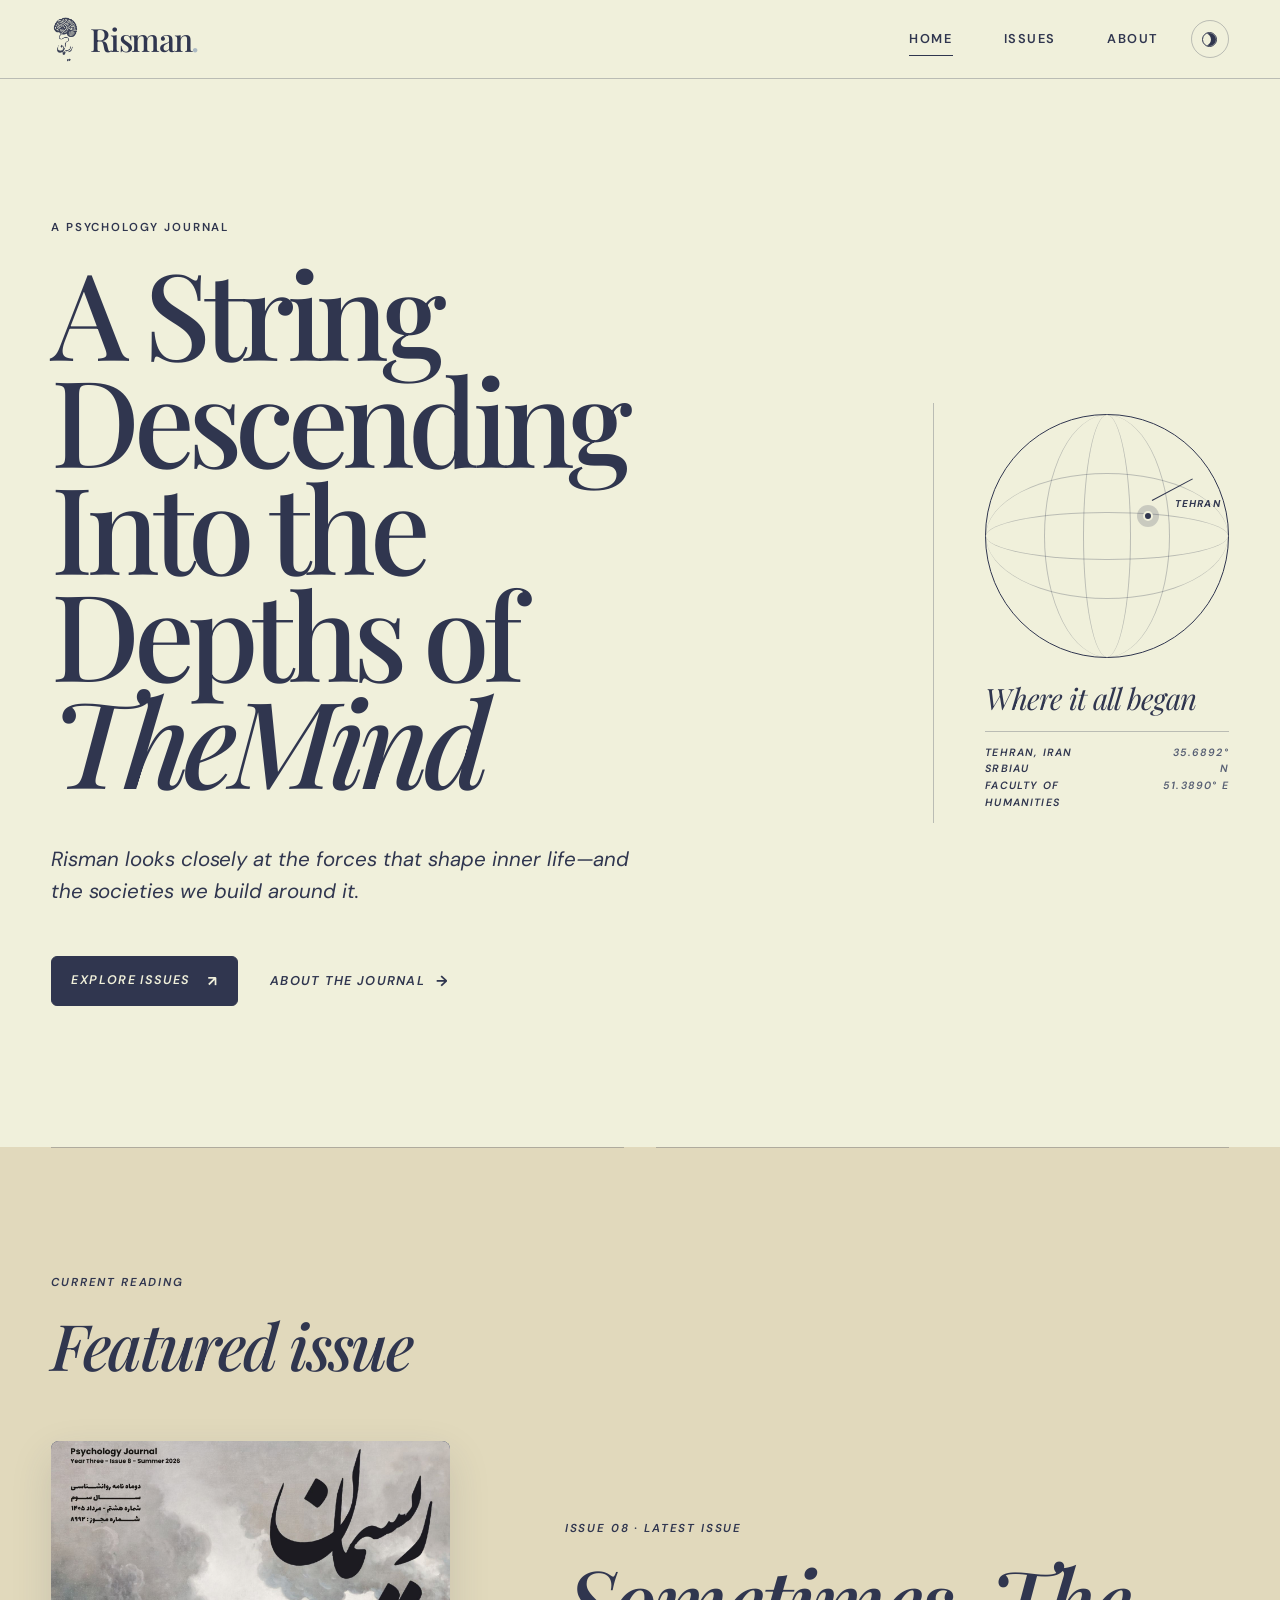
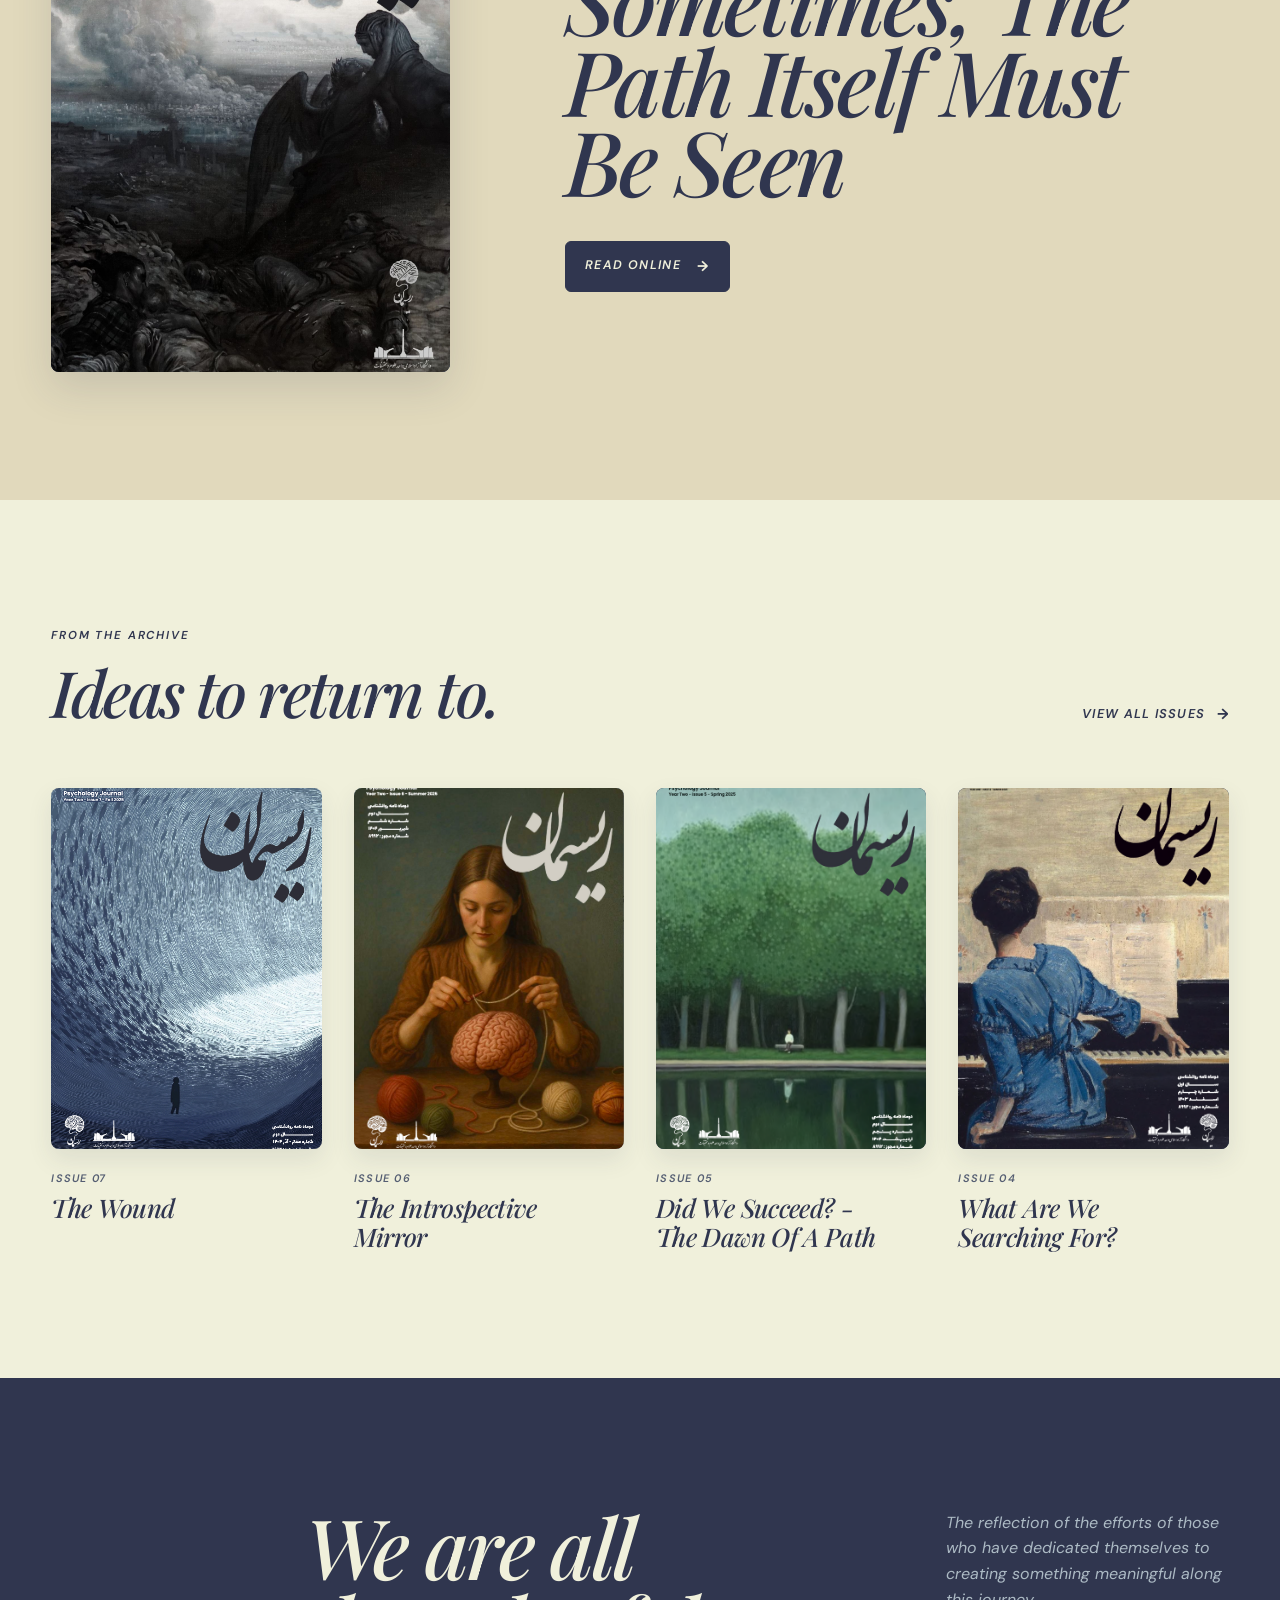
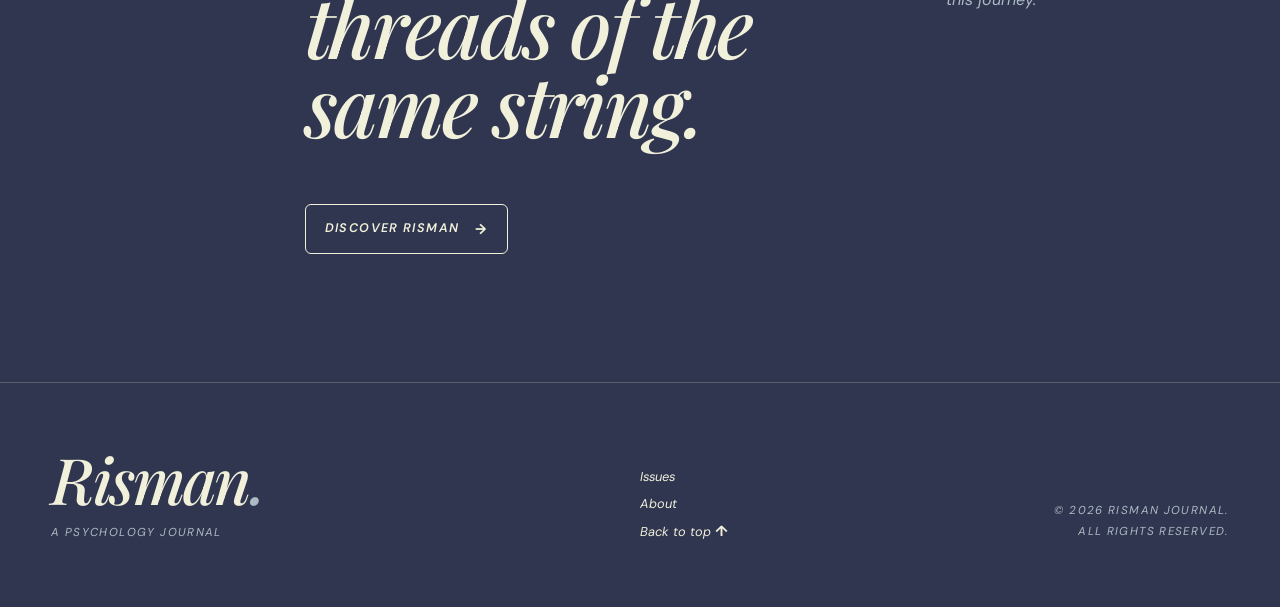
==== index.html @ bb12c335 "Initial Risman website" ====
<!doctype html>
<html lang="en">
  <head>
    <meta charset="utf-8">
    <meta name="viewport" content="width=device-width, initial-scale=1">
    <meta name="theme-color" content="#F0F0DB">
    <meta name="description" content="Risman is an independent journal exploring psychology, mind, and society through thoughtful editorial perspectives.">
    <meta property="og:type" content="website">
    <meta property="og:title" content="Risman — Psychology · Mind · Society">
    <meta property="og:description" content="Psychology through another lens. Read the independent journal online.">
    <meta property="og:image" content="https://your-domain.example/assets/social/risman-og.jpg">
    <meta property="og:url" content="https://your-domain.example/">
    <meta name="twitter:card" content="summary_large_image">
    <meta name="twitter:title" content="Risman — Psychology · Mind · Society">
    <meta name="twitter:description" content="Psychology through another lens. Read the independent journal online.">
    <meta name="twitter:image" content="https://your-domain.example/assets/social/risman-og.jpg">
    <link rel="canonical" href="https://your-domain.example/">
    <link rel="icon" href="assets/icons/favicon.svg" type="image/svg+xml">
    <link rel="preconnect" href="https://fonts.googleapis.com">
    <link rel="preconnect" href="https://fonts.gstatic.com" crossorigin>
    <link href="https://fonts.googleapis.com/css2?family=DM+Sans:wght@400;500;600;700&amp;family=Playfair+Display:ital,wght@0,500;0,600;1,500&amp;display=swap" rel="stylesheet">
    <script>try{document.documentElement.dataset.theme=localStorage.getItem("risman-theme")||(matchMedia("(prefers-color-scheme: dark)").matches?"dark":"light")}catch(e){}</script>
    <link rel="stylesheet" href="assets/css/styles.css">
    <title>Risman — Psychology · Mind · Society</title>
    <script defer src="assets/js/issues-data.js"></script>
    <script defer src="assets/js/main.js"></script>
  </head>
  <body data-page="home" data-root=".">
    <a class="skip-link" href="#main-content">Skip to content</a>

    <header class="site-header">
      <div class="shell header-inner">
        <a class="wordmark brand-lockup" href="index.html" aria-label="Risman home">
          <img class="brand-mark" src="assets/icons/risman-mark.png" alt="" width="29" height="50">
          <span class="brand-name">Risman<span class="wordmark-dot" aria-hidden="true">.</span></span>
        </a>
        <div class="header-actions">
          <nav class="site-nav" id="site-nav" aria-label="Primary navigation">
            <a href="index.html" data-nav="home">Home</a>
            <a href="issues/" data-nav="issues">Issues</a>
            <a href="about/" data-nav="about">About</a>
          </nav>
          <button class="theme-toggle" type="button" aria-label="Switch to dark mode">
            <span class="theme-toggle-icon" aria-hidden="true"></span>
          </button>
          <button class="nav-toggle" type="button" aria-expanded="false" aria-controls="site-nav">
            <span class="nav-toggle-label">Menu</span>
            <span class="nav-toggle-mark" aria-hidden="true"></span>
          </button>
        </div>
      </div>
    </header>

    <main id="main-content">
      <section class="hero shell" aria-labelledby="hero-title">
        <div class="hero-copy">
          <p class="eyebrow hero-enter hero-enter-1">a psychology journal</p>
          <h1 id="hero-title" class="display-title hero-enter hero-enter-2">A String<br>Descending <br>Into the<br>Depths of<br><em>The<em></em>Mind</h1>
          <p class="hero-deck hero-enter hero-enter-3">Risman looks closely at the forces that shape inner life—and the societies we build around it.</p>
          <div class="hero-actions hero-enter hero-enter-4">
            <a class="button button-primary" href="issues/">Explore issues <span class="link-arrow" aria-hidden="true">↗</span></a>
            <a class="text-link" href="about/">About the journal <span class="link-arrow" aria-hidden="true">→</span></a>
          </div>
        </div>

        <aside class="hero-object location-panel hero-enter hero-enter-3" aria-label="Risman began in Tehran, Iran">
          <div class="origin-globe" aria-hidden="true">
            <span class="globe-meridian"></span>
            <span class="globe-latitude"></span>
            <span class="iran-marker"></span>
            <span class="iran-label"><br>Tehran</span>
          </div>
          <p class="origin-caption">Where it all began</p>
          <div class="location-meta">
            <span>Tehran, Iran<br>SRBIAU<BR>Faculty of Humanities</span>
            <span>35.6892° N<br>51.3890° E</span>
          </div>
        </aside>
      </section>

      <div class="rope-divider shell" aria-hidden="true"><span></span></div>

      <section class="featured-section section-space" aria-labelledby="featured-heading">
        <div class="shell">
          <div class="section-heading">
            <p class="eyebrow">Current reading</p>
            <h2 id="featured-heading">Featured issue</h2>
          </div>
          <div id="featured-issue" class="featured-issue" aria-live="polite"></div>
        </div>
      </section>

      <section class="archive-section section-space shell" aria-labelledby="archive-heading">
        <div class="section-heading section-heading-row">
          <div>
            <p class="eyebrow">From the archive</p>
            <h2 id="archive-heading">Ideas to return to.</h2>
          </div>
          <a class="text-link desktop-link" href="issues/">View all issues <span class="link-arrow" aria-hidden="true">→</span></a>
        </div>
        <div id="archive-preview" class="issue-grid issue-grid-preview"></div>
        <a class="text-link mobile-link" href="issues/">View all issues <span class="link-arrow" aria-hidden="true">→</span></a>
      </section>

      <section class="journal-note section-space" aria-labelledby="journal-note-heading">
        <div class="shell journal-note-inner">
        <p class="eyebrow hero-enter hero-enter-1"></p>
          <h2 id="journal-note-heading">We are all<br> threads of the<em> same string.</em></h2>
          <p>The reflection of the efforts of those who have dedicated themselves to creating something meaningful along this journey.</p>
          <a class="button button-outline" href="about/">Discover Risman <span class="link-arrow" aria-hidden="true">→</span></a>
        </div>
      </section>
    </main>

    <footer class="site-footer">
      <div class="shell footer-grid">
        <div>
          <a class="wordmark footer-wordmark" href="index.html">Risman<span aria-hidden="true">.</span></a>
          <p>a psychology journal</p>
        </div>
        <nav aria-label="Footer navigation">
          <a href="issues/">Issues</a>
          <a href="about/">About</a>
          <a href="#main-content">Back to top <span class="link-arrow" aria-hidden="true">↑</span></a>
        </nav>
        <p class="copyright">© <span data-current-year>2026</span> Risman Journal.<br>All rights reserved.</p>
      </div>
    </footer>
  </body>
</html>
---- assets/css/styles.css ----
:root {
  --navy: #30364f;
  --blue-gray: #acbac4;
  --beige: #e1d9bc;
  --ivory: #f0f0db;
  --serif: "Playfair Display", Georgia, serif;
  --sans: "DM Sans", Arial, sans-serif;
  --shell: min(92vw, 1240px);
  --line: color-mix(in srgb, var(--navy) 28%, transparent);
  --page-bg: var(--ivory);
  --page-text: var(--navy);
  --surface: var(--beige);
  --inverse-bg: var(--navy);
  --inverse-text: var(--ivory);
  --ease: cubic-bezier(.22, 1, .36, 1);
}

html[data-theme="dark"] {
  color-scheme: dark;
  --line: color-mix(in srgb, var(--ivory) 24%, transparent);
  --page-bg: var(--navy);
  --page-text: var(--ivory);
  --surface: color-mix(in srgb, var(--navy) 82%, var(--blue-gray));
  --inverse-bg: color-mix(in srgb, var(--navy) 91%, var(--blue-gray));
  --inverse-text: var(--ivory);
}

*,
*::before,
*::after {
  box-sizing: border-box;
}

html {
  scroll-behavior: smooth;
}

body {
  margin: 0;
  background: var(--page-bg);
  color: var(--page-text);
  font-family: var(--sans);
  font-size: 1rem;
  line-height: 1.6;
  -webkit-font-smoothing: antialiased;
  transition: background-color .3s ease, color .3s ease;
}

body.nav-open {
  overflow: hidden;
}

img {
  display: block;
  max-width: 100%;
}

a {
  color: inherit;
  text-decoration-thickness: .08em;
  text-underline-offset: .2em;
}

button,
input,
textarea,
select {
  font: inherit;
}

button,
a {
  -webkit-tap-highlight-color: transparent;
}

:focus-visible {
  outline: 3px solid var(--blue-gray);
  outline-offset: 4px;
}

::selection {
  background: var(--page-text);
  color: var(--page-bg);
}

.shell {
  width: var(--shell);
  margin-inline: auto;
}

.skip-link {
  position: fixed;
  z-index: 100;
  top: 1rem;
  left: 1rem;
  padding: .7rem 1rem;
  background: var(--page-text);
  color: var(--page-bg);
  transform: translateY(-200%);
}

.skip-link:focus {
  transform: translateY(0);
}

.visually-hidden {
  position: absolute !important;
  width: 1px;
  height: 1px;
  padding: 0;
  margin: -1px;
  overflow: hidden;
  clip: rect(0, 0, 0, 0);
  white-space: nowrap;
  border: 0;
}

.site-header {
  position: relative;
  z-index: 20;
  border-bottom: 1px solid var(--line);
}

.header-inner {
  display: flex;
  min-height: 78px;
  align-items: center;
  justify-content: space-between;
}

.wordmark {
  position: relative;
  z-index: 22;
  font-family: var(--serif);
  font-size: clamp(1.9rem, 2.5vw, 2.4rem);
  font-weight: 500;
  line-height: 1;
  text-decoration: none;
  letter-spacing: -.04em;
}

.brand-lockup {
  display: inline-flex;
  align-items: center;
  gap: .62rem;
}

.brand-name {
  color: inherit;
}

.wordmark .wordmark-dot,
.footer-wordmark > span {
  color: var(--blue-gray);
}

.brand-mark {
  width: 29px;
  height: 50px;
  flex: 0 0 auto;
  object-fit: contain;
  opacity: .95;
  filter: brightness(0) saturate(100%) invert(20%) sepia(16%) saturate(1128%) hue-rotate(190deg) brightness(92%) contrast(91%);
}

html[data-theme="dark"] .brand-mark {
  filter: brightness(0) saturate(100%) invert(93%) sepia(16%) saturate(397%) hue-rotate(14deg) brightness(103%) contrast(89%);
}

.header-actions,
.reader-actions {
  display: flex;
  align-items: center;
  gap: clamp(.8rem, 2.5vw, 2rem);
}

.site-nav {
  display: flex;
  align-items: center;
  gap: clamp(1.5rem, 4vw, 3.5rem);
}

.site-nav a {
  position: relative;
  font-size: .8rem;
  font-weight: 600;
  text-decoration: none;
  text-transform: uppercase;
  letter-spacing: .12em;
}

.site-nav a::after {
  position: absolute;
  right: 0;
  bottom: -.4rem;
  left: 0;
  height: 1px;
  background: currentColor;
  content: "";
  transform: scaleX(0);
  transform-origin: right;
  transition: transform .35s var(--ease);
}

.site-nav a:hover::after,
.site-nav a[aria-current="page"]::after {
  transform: scaleX(1);
  transform-origin: left;
}

.nav-toggle {
  display: none;
  border: 0;
  background: transparent;
  color: inherit;
  cursor: pointer;
}

.theme-toggle {
  position: relative;
  z-index: 22;
  display: grid;
  width: 38px;
  height: 38px;
  flex: 0 0 auto;
  place-items: center;
  padding: 0;
  border: 1px solid var(--line);
  border-radius: 50%;
  background: transparent;
  color: inherit;
  cursor: pointer;
}

.theme-toggle-icon {
  width: 15px;
  aspect-ratio: 1;
  border: 1.5px solid currentColor;
  border-radius: 50%;
  box-shadow: inset -5px 0 0 currentColor;
  transition: background-color .25s ease, box-shadow .25s ease, transform .25s var(--ease);
}

html[data-theme="dark"] .theme-toggle-icon {
  background: currentColor;
  box-shadow: none;
  transform: scale(.65);
}

.hero {
  display: grid;
  min-height: min(780px, calc(100svh - 79px));
  grid-template-columns: minmax(0, 1.45fr) minmax(270px, .55fr);
  gap: clamp(3rem, 8vw, 8rem);
  align-items: center;
  padding-block: clamp(5rem, 11vw, 9rem);
}

.eyebrow {
  margin: 0 0 1.35rem;
  font-size: .72rem;
  font-weight: 600;
  line-height: 1.4;
  text-transform: uppercase;
  letter-spacing: .16em;
}

.display-title,
.page-title {
  margin: 0;
  font-family: var(--serif);
  font-weight: 500;
  line-height: .89;
  letter-spacing: -.055em;
}

.display-title {
  max-width: 900px;
  font-size: clamp(4rem, 9.4vw, 8.8rem);
}

.display-title em,
.page-title em,
.journal-note h2 em {
  font-weight: 500;
}

.hero-deck,
.page-deck {
  max-width: 600px;
  margin: clamp(2rem, 4vw, 3.2rem) 0 0;
  font-size: clamp(1.05rem, 1.6vw, 1.3rem);
  line-height: 1.55;
}

.hero-actions {
  display: flex;
  gap: 2rem;
  align-items: center;
  margin-top: clamp(2rem, 4vw, 3rem);
}

.button {
  display: inline-flex;
  min-height: 50px;
  align-items: center;
  justify-content: center;
  gap: 1rem;
  padding: .9rem 1.2rem;
  border: 1px solid var(--page-text);
  border-radius: 6px;
  font-size: .78rem;
  font-weight: 600;
  text-decoration: none;
  text-transform: uppercase;
  letter-spacing: .11em;
  transition: background-color .25s ease, color .25s ease, transform .25s var(--ease);
}

.button:hover {
  transform: translateY(-2px);
}

.button-primary {
  background: var(--page-text);
  color: var(--page-bg);
}

.button-primary:hover {
  background: var(--page-bg);
  color: var(--page-text);
}

.button-outline:hover {
  background: var(--page-text);
  color: var(--page-bg);
}

.button-light {
  border-color: var(--ivory);
  color: var(--ivory);
}

.button-light:hover {
  background: var(--ivory);
  color: var(--navy);
}

.text-link {
  display: inline-flex;
  align-items: center;
  gap: .7rem;
  font-size: .8rem;
  font-weight: 600;
  text-decoration: none;
  text-transform: uppercase;
  letter-spacing: .1em;
}

.link-arrow {
  display: inline-block;
  font-family: var(--sans);
  font-size: 1.15em;
  font-weight: 700;
  line-height: 1;
  transition: transform .25s var(--ease);
}

.button:hover .link-arrow,
.text-link:hover .link-arrow {
  transform: translateX(.25rem);
}

.hero-object {
  align-self: stretch;
  display: flex;
  min-height: 420px;
  flex-direction: column;
  justify-content: center;
  border-left: 1px solid var(--line);
  padding-left: clamp(2rem, 4vw, 4rem);
}

.origin-globe {
  position: relative;
  width: min(100%, 330px);
  aspect-ratio: 1;
  border: 1.5px solid currentColor;
  border-radius: 50%;
}

.origin-globe::before,
.origin-globe::after,
.globe-meridian,
.globe-latitude {
  position: absolute;
  border-color: var(--line);
  content: "";
  pointer-events: none;
}

.origin-globe::before {
  inset: 0 24%;
  border-inline: 1px solid var(--line);
  border-radius: 50%;
}

.origin-globe::after {
  inset: 24% 0;
  border-block: 1px solid var(--line);
  border-radius: 50%;
}

.globe-meridian {
  inset: 0 40%;
  border-inline: 1px solid var(--line);
  border-radius: 50%;
}

.globe-latitude {
  inset: 40% 0;
  border-block: 1px solid var(--line);
  border-radius: 50%;
}

.iran-marker {
  position: absolute;
  z-index: 2;
  top: 42%;
  left: 67%;
  width: 10px;
  aspect-ratio: 1;
  border: 2px solid var(--page-bg);
  border-radius: 50%;
  background: var(--page-text);
  box-shadow: 0 0 0 6px color-mix(in srgb, var(--page-text) 20%, transparent);
  transform: translate(-50%, -50%);
}

.iran-marker::after {
  position: absolute;
  top: -13px;
  left: 7px;
  width: 46px;
  height: 1px;
  background: currentColor;
  content: "";
  transform: rotate(-28deg);
  transform-origin: left;
}

.iran-label {
  position: absolute;
  top: 27%;
  left: 78%;
  font-size: .62rem;
  font-weight: 700;
  text-transform: uppercase;
  letter-spacing: .12em;
}

.origin-caption {
  width: min(100%, 330px);
  margin: 1.5rem 0 .2rem;
  font-family: var(--serif);
  font-size: clamp(1.45rem, 2.3vw, 2rem);
  font-style: italic;
  line-height: 1.1;
  letter-spacing: -.025em;
}

.location-meta {
  display: flex;
  width: min(100%, 330px);
  justify-content: space-between;
  gap: 1.5rem;
  margin-top: .85rem;
  padding-top: .8rem;
  border-top: 1px solid var(--line);
  font-size: .66rem;
  font-weight: 600;
  line-height: 1.6;
  text-transform: uppercase;
  letter-spacing: .11em;
}

.location-meta span:last-child {
  color: color-mix(in srgb, var(--page-text) 68%, var(--blue-gray));
  text-align: right;
}

.rope-divider {
  position: relative;
  z-index: 2;
  display: flex;
  height: 30px;
  align-items: center;
  gap: 1rem;
  margin-block: -15px;
}

.rope-divider::before,
.rope-divider::after {
  height: 1px;
  flex: 1;
  background: var(--line);
  content: "";
}

.rope-divider span {
  font-family: var(--serif);
  font-size: 1.65rem;
  line-height: 1;
  transform: rotate(12deg);
}

.hero-enter {
  opacity: 0;
  animation: intro-rise .9s var(--ease) forwards;
}

.hero-enter-1 { animation-delay: .08s; }
.hero-enter-2 { animation-delay: .18s; }
.hero-enter-3 { animation-delay: .32s; }
.hero-enter-4 { animation-delay: .45s; }

.section-space {
  padding-block: clamp(5rem, 10vw, 9rem);
}

.section-heading {
  margin-bottom: clamp(2.5rem, 5vw, 4.5rem);
}

.section-heading h2,
.featured-copy h3,
.journal-note h2,
.about-cta h2,
.prose h2 {
  margin: 0;
  font-family: var(--serif);
  font-weight: 500;
  letter-spacing: -.04em;
}

.section-heading h2 {
  font-size: clamp(2.5rem, 5vw, 5rem);
  line-height: 1;
}

.section-heading-row {
  display: flex;
  align-items: end;
  justify-content: space-between;
  gap: 2rem;
}

.section-heading-row .eyebrow {
  margin-bottom: 1rem;
}

.featured-section {
  background: var(--surface);
}

.featured-issue {
  display: grid;
  grid-template-columns: minmax(270px, .75fr) minmax(300px, 1.25fr);
  gap: clamp(3rem, 9vw, 8rem);
  align-items: center;
}

.featured-cover-link {
  display: block;
  width: min(100%, 460px);
  text-decoration: none;
}

.issue-cover {
  position: relative;
  overflow: hidden;
  margin: 0;
  aspect-ratio: 3 / 4;
  border-radius: 8px;
  background: var(--blue-gray);
  box-shadow: 0 16px 40px color-mix(in srgb, var(--navy) 15%, transparent);
}

.issue-cover img {
  position: absolute;
  z-index: 2;
  inset: 0;
  width: 100%;
  height: 100%;
  object-fit: cover;
  transition: transform .6s var(--ease);
}

.issue-cover img[hidden] {
  display: none;
}

.cover-fallback {
  position: absolute;
  inset: 0;
  display: flex;
  flex-direction: column;
  justify-content: space-between;
  padding: clamp(1.2rem, 3vw, 2.2rem);
  background: var(--navy);
  color: var(--ivory);
  font-family: var(--sans);
  font-size: .65rem;
  font-weight: 600;
  text-transform: uppercase;
  letter-spacing: .14em;
}

.cover-fallback::before {
  position: absolute;
  top: 50%;
  right: clamp(1.2rem, 3vw, 2.2rem);
  left: clamp(1.2rem, 3vw, 2.2rem);
  height: 1px;
  background: color-mix(in srgb, currentColor 38%, transparent);
  content: "";
}

.cover-fallback-title {
  position: relative;
  max-width: 90%;
  font-family: var(--serif);
  font-size: clamp(1.6rem, 4vw, 3.2rem);
  font-weight: 500;
  line-height: 1;
  text-transform: none;
  letter-spacing: -.035em;
}

.issue-cover-1 .cover-fallback { background: var(--navy); }
.issue-cover-2 .cover-fallback { background: var(--blue-gray); color: var(--navy); }
.issue-cover-3 .cover-fallback { background: var(--beige); color: var(--navy); }
.issue-cover-0 .cover-fallback { background: var(--navy); }

.featured-copy {
  max-width: 640px;
}

.featured-copy h3 {
  max-width: 650px;
  font-size: clamp(3.2rem, 7vw, 7.2rem);
  line-height: .9;
}

.featured-copy > p:not(.eyebrow) {
  max-width: 530px;
  margin: 2rem 0 2.5rem;
  font-size: clamp(1rem, 1.4vw, 1.2rem);
}

.issue-grid {
  display: grid;
  grid-template-columns: repeat(4, minmax(0, 1fr));
  gap: clamp(2rem, 3vw, 3.5rem) clamp(1rem, 2.5vw, 2.3rem);
}

.issue-card-link {
  display: block;
  text-decoration: none;
}

.issue-card-link:hover .issue-cover img {
  transform: scale(1.025);
}

.issue-card-link:hover .issue-card-read {
  opacity: 1;
  transform: translateX(0);
}

.issue-card .issue-cover {
  box-shadow: 0 10px 24px color-mix(in srgb, var(--navy) 10%, transparent);
}

.issue-card-copy {
  position: relative;
  padding-top: 1.3rem;
  border-top: 1px solid transparent;
}

.issue-card-copy p {
  margin: 0 0 .35rem;
  color: color-mix(in srgb, var(--page-text) 70%, var(--blue-gray));
  font-size: .68rem;
  font-weight: 600;
  text-transform: uppercase;
  letter-spacing: .12em;
}

.issue-card-copy h3 {
  max-width: calc(100% - 3rem);
  margin: 0;
  font-family: var(--serif);
  font-size: clamp(1.3rem, 2vw, 1.75rem);
  font-weight: 500;
  line-height: 1.1;
  letter-spacing: -.025em;
}

.issue-card-copy > .issue-card-read {
  position: absolute;
  right: 0;
  bottom: .1rem;
  opacity: 0;
  font-size: .7rem;
  font-weight: 600;
  text-transform: uppercase;
  transform: translateX(-.4rem);
  transition: opacity .25s ease, transform .25s var(--ease);
}

.mobile-link {
  display: none;
}

.journal-note {
  background: var(--inverse-bg);
  color: var(--inverse-text);
}

.journal-note-inner {
  display: grid;
  grid-template-columns: .5fr 1.6fr .8fr;
  gap: clamp(2rem, 6vw, 6rem);
  align-items: start;
}

.journal-note h2 {
  max-width: 740px;
  font-size: clamp(3rem, 6.5vw, 6.7rem);
  line-height: .95;
}

.journal-note-inner > p:not(.eyebrow) {
  margin: .25rem 0 0;
  color: var(--blue-gray);
  font-size: 1rem;
}

.journal-note .button {
  grid-column: 2;
  width: max-content;
  margin-top: -1rem;
  border-color: var(--ivory);
}

.journal-note .button:hover {
  background: var(--ivory);
  color: var(--navy);
}

.site-footer {
  padding-block: 4rem;
  background: var(--inverse-bg);
  color: var(--inverse-text);
  border-top: 1px solid color-mix(in srgb, var(--ivory) 22%, transparent);
}

.footer-grid {
  display: grid;
  grid-template-columns: 1.3fr .6fr .7fr;
  gap: 3rem;
  align-items: end;
}

.footer-wordmark {
  font-size: clamp(2.6rem, 5vw, 4.8rem);
}

.footer-grid p {
  margin: .7rem 0 0;
  color: var(--blue-gray);
  font-size: .72rem;
  text-transform: uppercase;
  letter-spacing: .12em;
}

.footer-grid nav {
  display: flex;
  flex-direction: column;
  gap: .45rem;
  align-items: flex-start;
}

.footer-grid nav a {
  font-size: .8rem;
  text-decoration: none;
}

.footer-grid .copyright {
  margin: 0;
  text-align: right;
  line-height: 1.8;
}

/* Interior pages */
.page-intro {
  padding-block: clamp(5rem, 10vw, 9rem);
  border-bottom: 1px solid var(--line);
}

.page-title {
  max-width: 1050px;
  font-size: clamp(3.8rem, 9vw, 8.8rem);
}

.archive-intro-bottom {
  display: flex;
  align-items: end;
  justify-content: space-between;
  gap: 3rem;
}

.archive-count {
  display: flex;
  min-width: 190px;
  align-items: end;
  justify-content: space-between;
  gap: 1rem;
  margin: 0;
  padding-bottom: .4rem;
  border-bottom: 1px solid var(--page-text);
  font-size: .68rem;
  font-weight: 600;
  text-transform: uppercase;
  letter-spacing: .1em;
}

.archive-count span {
  font-family: var(--serif);
  font-size: 2.4rem;
  font-weight: 500;
  line-height: 1;
}

.archive-rule {
  display: flex;
  justify-content: space-between;
  margin-bottom: 2rem;
  padding-bottom: .8rem;
  border-bottom: 1px solid var(--page-text);
  font-size: .66rem;
  font-weight: 600;
  text-transform: uppercase;
  letter-spacing: .12em;
}

.about-editorial {
  display: grid;
  grid-template-columns: minmax(150px, .55fr) minmax(0, 1.45fr);
  gap: clamp(3rem, 9vw, 9rem);
  align-items: start;
}

.about-aside {
  position: sticky;
  top: 2rem;
  min-height: 330px;
  padding: 1.5rem 0;
  border-block: 1px solid var(--page-text);
}

.about-aside > p:nth-child(2) {
  font-family: var(--serif);
  font-size: clamp(1.8rem, 3vw, 3.1rem);
  line-height: 1.05;
  letter-spacing: -.03em;
}

.about-aside > span {
  position: absolute;
  bottom: 1.5rem;
  font-size: .7rem;
  font-weight: 600;
  letter-spacing: .1em;
}

.prose {
  max-width: 760px;
}

.prose h2 {
  margin: 0 0 1.8rem;
  font-size: clamp(2.5rem, 5vw, 4.8rem);
  line-height: 1;
}

.prose h2:not(:first-child) {
  margin-top: clamp(4rem, 8vw, 7rem);
}

.prose p {
  margin: 0 0 1.5rem;
  font-size: clamp(1.05rem, 1.5vw, 1.2rem);
  line-height: 1.8;
}

.prose .prose-lead {
  font-family: var(--serif);
  font-size: clamp(1.7rem, 3vw, 2.65rem);
  line-height: 1.3;
  letter-spacing: -.025em;
}

.prose blockquote {
  margin: clamp(3rem, 7vw, 6rem) 0;
  padding: clamp(2rem, 5vw, 4rem);
  background: var(--surface);
}

.prose blockquote p {
  margin: 0;
  font-family: var(--serif);
  font-size: clamp(2rem, 4.6vw, 4.3rem);
  font-style: italic;
  line-height: 1.08;
  letter-spacing: -.035em;
}

.about-cta {
  background: var(--surface);
}

.about-cta-inner {
  display: flex;
  align-items: end;
  justify-content: space-between;
  gap: 3rem;
}

.about-cta h2 {
  font-size: clamp(3rem, 6.5vw, 6.5rem);
  line-height: .96;
}

/* Reader */
.reader-page {
  overflow: hidden;
  background: var(--page-bg);
  color: var(--page-text);
}

.reader-header {
  display: grid;
  height: 76px;
  grid-template-columns: 1fr auto 1fr;
  align-items: center;
  padding-inline: clamp(1rem, 3vw, 3rem);
  border-bottom: 1px solid var(--line);
}

.reader-wordmark {
  justify-self: start;
}

.reader-heading {
  display: flex;
  gap: .8rem;
  align-items: baseline;
  text-align: center;
}

.reader-heading span {
  color: var(--blue-gray);
  font-size: .65rem;
  font-weight: 600;
  text-transform: uppercase;
  letter-spacing: .12em;
}

.reader-heading strong {
  font-family: var(--serif);
  font-size: 1.1rem;
  font-weight: 500;
}

.reader-close {
  font-size: .72rem;
  font-weight: 600;
  text-decoration: none;
  text-transform: uppercase;
  letter-spacing: .1em;
}

.reader-actions {
  justify-self: end;
}

.reader-close span {
  margin-left: .5rem;
  font-size: 1.2rem;
}

.reader-content,
.pdf-reader,
.pdf-object {
  width: 100%;
  height: calc(100svh - 76px);
}

.pdf-object {
  display: block;
  border: 0;
  background: var(--blue-gray);
}

.reader-loading,
.reader-message {
  display: flex;
  min-height: 100%;
  flex-direction: column;
  align-items: center;
  justify-content: center;
  padding: 2rem;
  text-align: center;
}

.reader-loading {
  color: var(--blue-gray);
  font-size: .75rem;
  text-transform: uppercase;
  letter-spacing: .1em;
}

.reader-loading-mark {
  width: 42px;
  aspect-ratio: 1;
  border: 1px solid var(--blue-gray);
  border-top-color: var(--page-text);
  border-radius: 50%;
  animation: spin 1s linear infinite;
}

.reader-message {
  background: var(--page-bg);
  color: var(--page-text);
}

.reader-message h1 {
  max-width: 700px;
  margin: 0;
  font-family: var(--serif);
  font-size: clamp(3rem, 7vw, 7rem);
  font-weight: 500;
  line-height: .95;
  letter-spacing: -.045em;
}

.reader-message > p:not(.eyebrow) {
  max-width: 610px;
  margin: 1.8rem auto 2.3rem;
  color: var(--blue-gray);
}

.reader-message code {
  padding: .1rem .35rem;
  background: color-mix(in srgb, var(--page-text) 10%, transparent);
  color: var(--page-text);
  overflow-wrap: anywhere;
}

.reader-page .button-light {
  border-color: var(--page-text);
  color: var(--page-text);
}

.reader-page .button-light:hover {
  background: var(--page-text);
  color: var(--page-bg);
}

@keyframes intro-rise {
  from { opacity: 0; transform: translateY(22px); }
  to { opacity: 1; transform: translateY(0); }
}

@keyframes spin {
  to { transform: rotate(360deg); }
}

@media (max-width: 900px) {
  .hero {
    grid-template-columns: 1fr;
  }

  .hero-object {
    min-height: auto;
    padding: 3rem 0 0;
    border-top: 1px solid var(--line);
    border-left: 0;
  }

  .origin-globe,
  .origin-caption,
  .location-meta {
    width: min(70vw, 380px);
    margin-inline: auto;
  }

  .featured-issue {
    gap: 3rem;
  }

  .issue-grid {
    grid-template-columns: repeat(2, minmax(0, 1fr));
  }

  .journal-note-inner {
    grid-template-columns: 1fr 2fr;
  }

  .journal-note-inner > p:not(.eyebrow) {
    grid-column: 2;
  }

  .footer-grid {
    grid-template-columns: 1.4fr .6fr;
  }

  .footer-grid .copyright {
    grid-column: 1 / -1;
    padding-top: 2rem;
    border-top: 1px solid color-mix(in srgb, var(--ivory) 20%, transparent);
    text-align: left;
  }
}

@media (max-width: 680px) {
  :root {
    --shell: min(90vw, 1240px);
  }

  .header-inner {
    min-height: 68px;
  }

  .nav-toggle {
    position: relative;
    z-index: 22;
    display: flex;
    align-items: center;
    gap: .7rem;
    padding: .5rem 0;
    font-size: .7rem;
    font-weight: 600;
    text-transform: uppercase;
    letter-spacing: .1em;
  }

  .nav-toggle-mark {
    position: relative;
    width: 22px;
    height: 1px;
    background: currentColor;
    transition: transform .25s ease;
  }

  .nav-toggle-mark::after {
    position: absolute;
    top: 6px;
    right: 0;
    width: 16px;
    height: 1px;
    background: currentColor;
    content: "";
    transition: transform .25s ease, top .25s ease, width .25s ease;
  }

  .nav-open .nav-toggle-mark {
    transform: rotate(45deg);
  }

  .nav-open .nav-toggle-mark::after {
    top: 0;
    width: 22px;
    transform: rotate(90deg);
  }

  .site-nav {
    position: fixed;
    z-index: 21;
    inset: 0;
    display: flex;
    visibility: hidden;
    flex-direction: column;
    align-items: flex-start;
    justify-content: center;
    gap: 1.2rem;
    padding: 12vw;
    background: var(--page-bg);
    opacity: 0;
    pointer-events: none;
    transition: opacity .25s ease, visibility .25s ease;
  }

  .nav-open .site-nav {
    visibility: visible;
    opacity: 1;
    pointer-events: auto;
  }

  .site-nav a {
    font-family: var(--serif);
    font-size: clamp(3.3rem, 15vw, 5rem);
    font-weight: 500;
    line-height: 1;
    text-transform: none;
    letter-spacing: -.04em;
  }

  .site-nav a::after {
    display: none;
  }

  .hero {
    min-height: auto;
    padding-block: 4.5rem 5rem;
  }

  .display-title {
    font-size: clamp(3.6rem, 17vw, 6rem);
  }

  .hero-actions {
    align-items: flex-start;
    flex-direction: column;
  }

  .hero-object {
    display: flex;
    min-height: 0;
    padding-top: 2.5rem;
  }

  .origin-globe,
  .origin-caption,
  .location-meta {
    width: min(100%, 420px);
  }

  .section-space {
    padding-block: 5rem;
  }

  .section-heading-row {
    align-items: start;
  }

  .desktop-link {
    display: none;
  }

  .mobile-link {
    display: inline-flex;
    margin-top: 2.5rem;
  }

  .featured-issue {
    grid-template-columns: 1fr;
  }

  .featured-cover-link {
    width: min(78vw, 420px);
    margin-inline: auto;
  }

  .featured-copy h3 {
    font-size: clamp(3.1rem, 16vw, 5.5rem);
  }

  .issue-grid {
    gap: 3rem 1rem;
  }

  .issue-card-copy h3 {
    max-width: 100%;
    font-size: 1.25rem;
  }

  .issue-card-read {
    display: none;
  }

  .journal-note-inner {
    grid-template-columns: 1fr;
  }

  .journal-note h2,
  .journal-note-inner > p:not(.eyebrow),
  .journal-note .button {
    grid-column: 1;
  }

  .journal-note .button {
    margin-top: 0;
  }

  .footer-grid {
    grid-template-columns: 1fr;
  }

  .footer-grid nav {
    padding-top: 2rem;
    border-top: 1px solid color-mix(in srgb, var(--ivory) 20%, transparent);
  }

  .footer-grid .copyright {
    grid-column: 1;
  }

  .page-intro {
    padding-block: 4.5rem 5rem;
  }

  .page-title {
    font-size: clamp(3.4rem, 16vw, 6rem);
  }

  .archive-intro-bottom {
    align-items: start;
    flex-direction: column;
  }

  .archive-count {
    width: 100%;
  }

  .about-editorial {
    grid-template-columns: 1fr;
  }

  .about-aside {
    position: static;
    min-height: auto;
  }

  .about-aside > p:nth-child(2),
  .about-aside > span {
    display: none;
  }

  .prose blockquote {
    margin-inline: calc(50% - 50vw);
    padding-inline: 5vw;
  }

  .about-cta-inner {
    align-items: start;
    flex-direction: column;
  }

  .reader-header {
    height: 68px;
    grid-template-columns: 1fr 1fr;
  }

  .reader-heading {
    display: none;
  }

  .reader-content,
  .pdf-reader,
  .pdf-object {
    height: calc(100svh - 68px);
  }
}

@media (max-width: 420px) {
  .issue-grid {
    grid-template-columns: 1fr;
    gap: 3.5rem;
  }

  .issue-card {
    width: min(82vw, 350px);
    margin-inline: auto;
  }
}

@media (prefers-reduced-motion: reduce) {
  html {
    scroll-behavior: auto;
  }

  *,
  *::before,
  *::after {
    scroll-behavior: auto !important;
    animation-duration: .01ms !important;
    animation-iteration-count: 1 !important;
    transition-duration: .01ms !important;
  }
}

@media print {
  .site-header,
  .site-footer,
  .hero-object,
  .button {
    display: none !important;
  }

  body {
    background: white;
    color: black;
  }
}
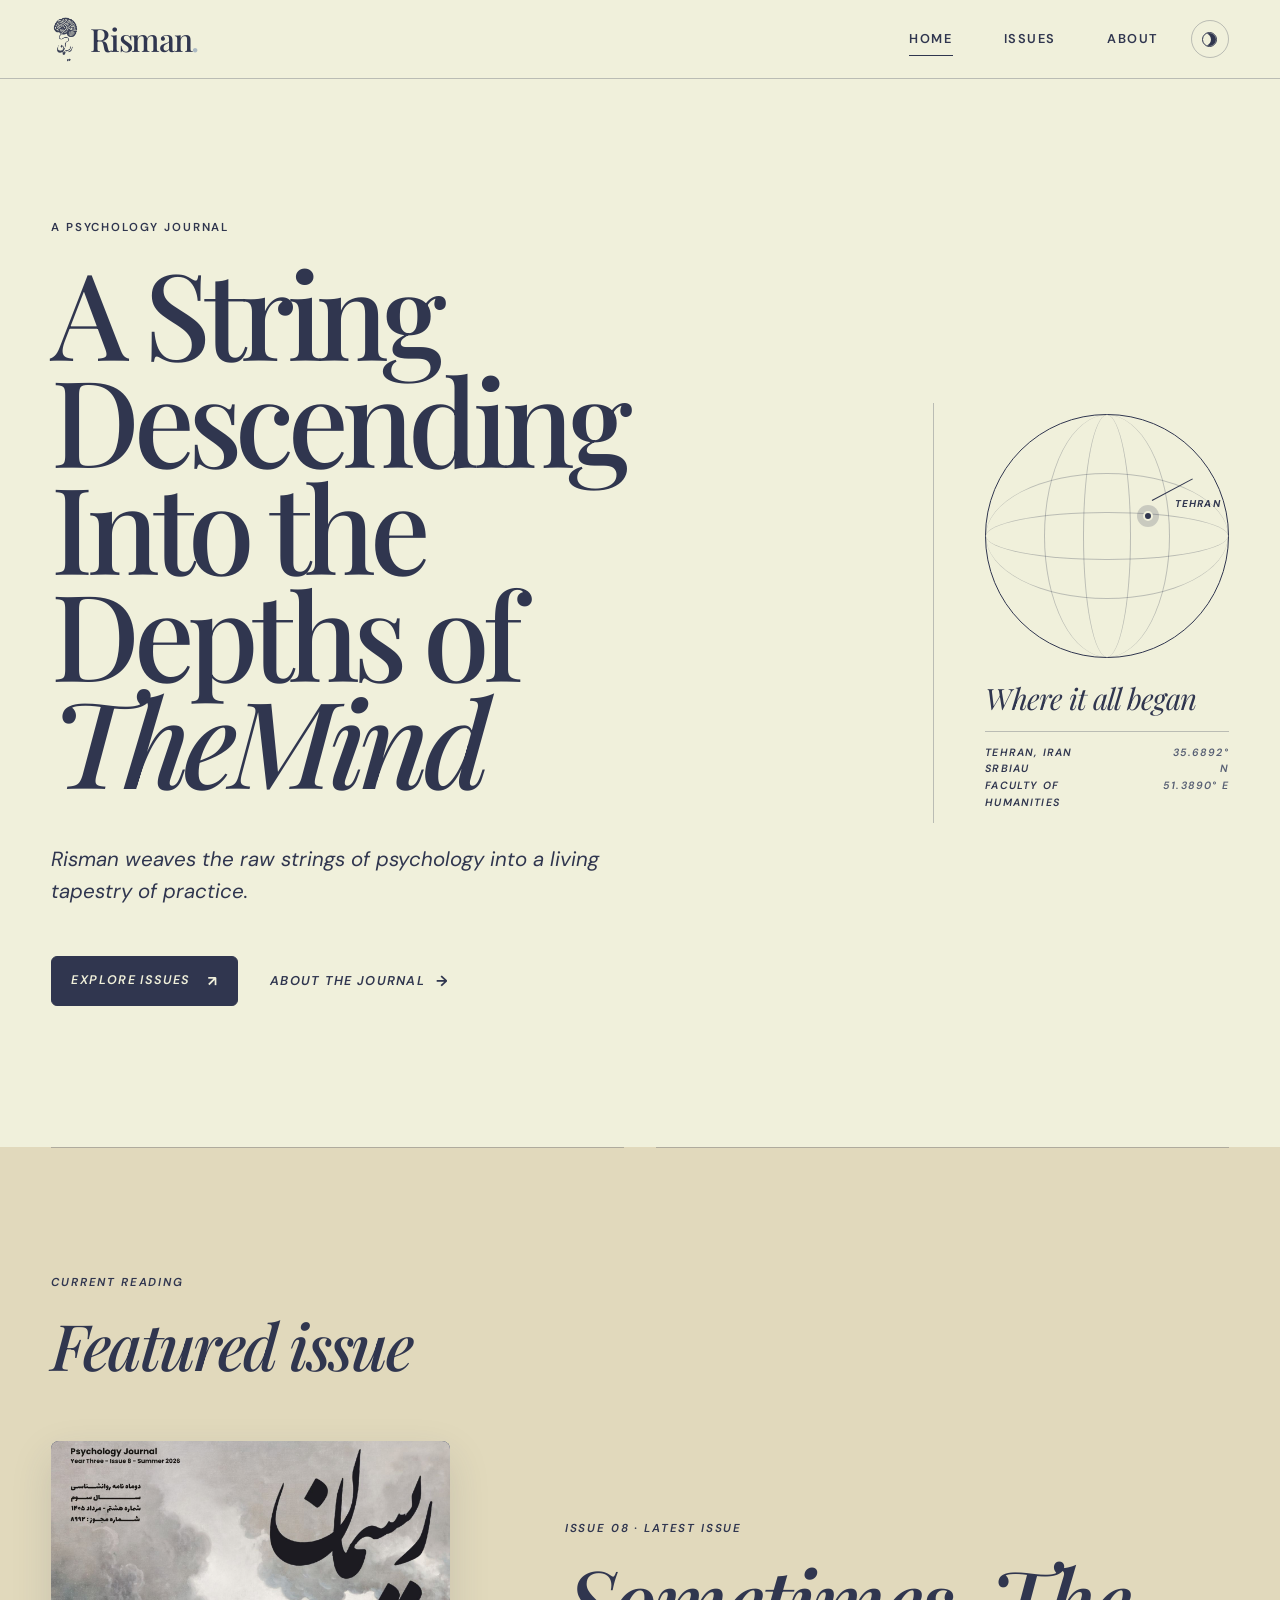
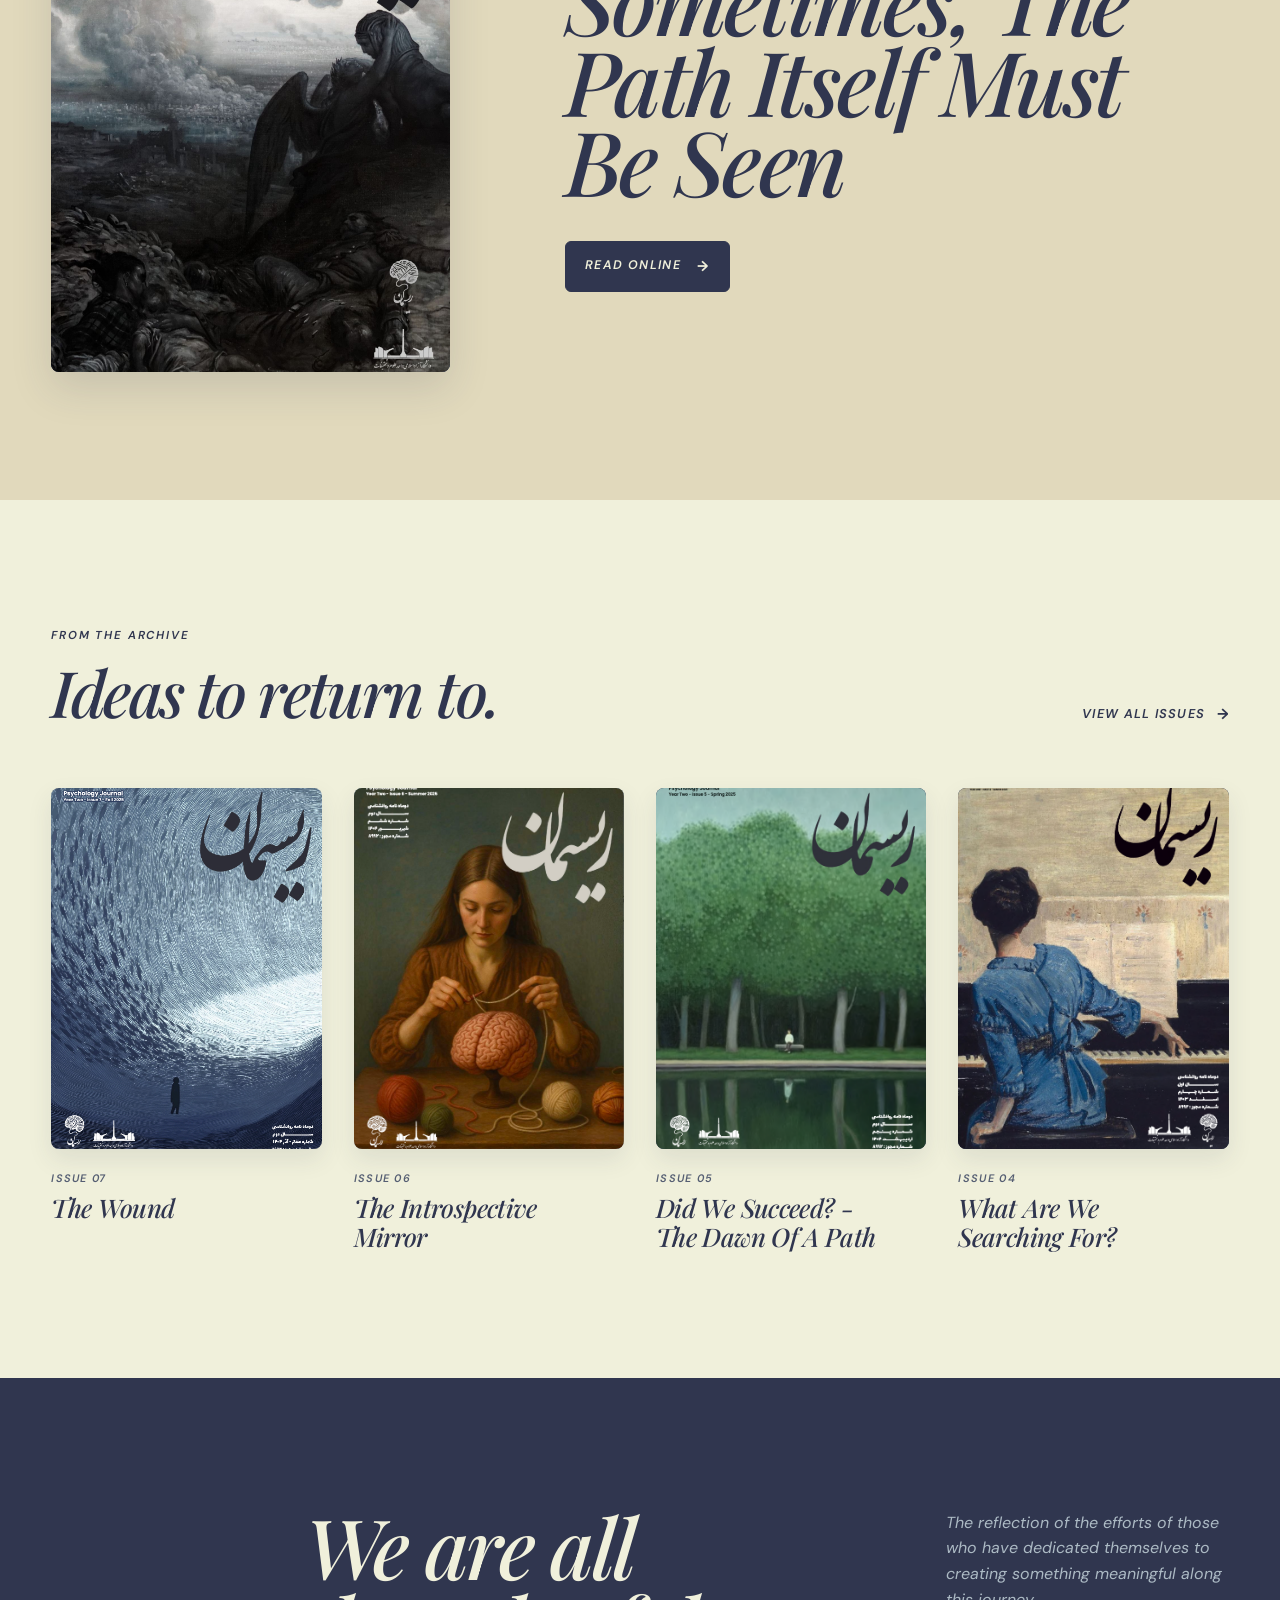
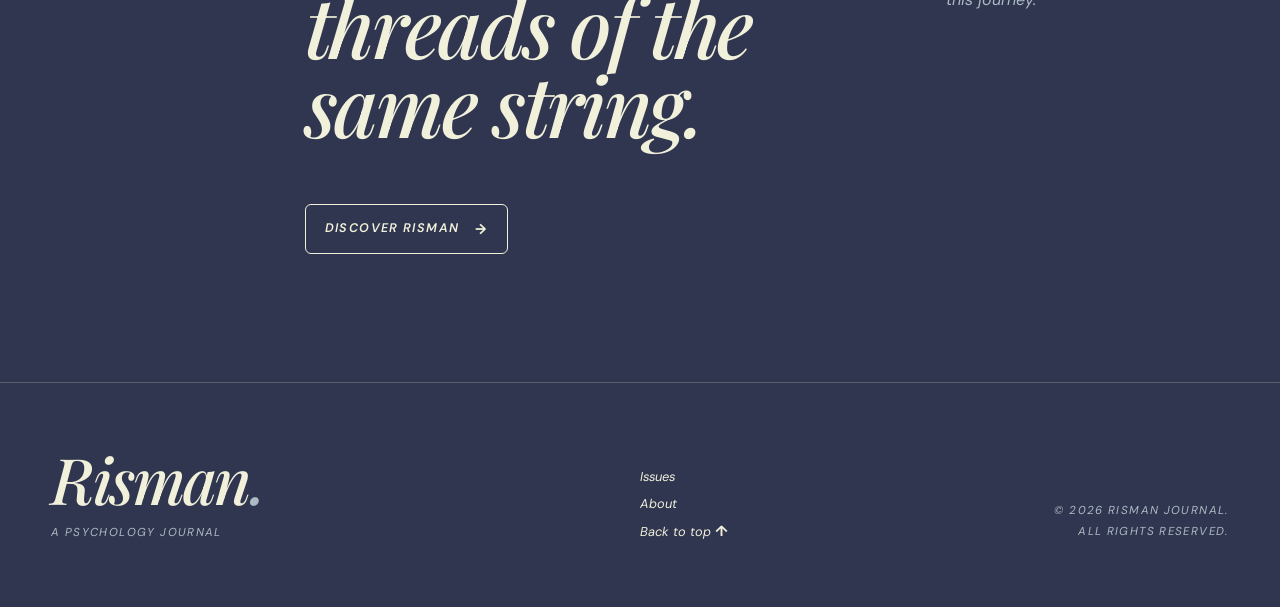
==== commit 717f4ed7: "Update hero-deck description in index.html" ====
--- a/index.html
+++ b/index.html
@@ -21,7 +21,7 @@
     <link href="https://fonts.googleapis.com/css2?family=DM+Sans:wght@400;500;600;700&amp;family=Playfair+Display:ital,wght@0,500;0,600;1,500&amp;display=swap" rel="stylesheet">
     <script>try{document.documentElement.dataset.theme=localStorage.getItem("risman-theme")||(matchMedia("(prefers-color-scheme: dark)").matches?"dark":"light")}catch(e){}</script>
     <link rel="stylesheet" href="assets/css/styles.css">
-    <title>Risman — Psychology · Mind · Society</title>
+    <title>Risman</title>
     <script defer src="assets/js/issues-data.js"></script>
     <script defer src="assets/js/main.js"></script>
   </head>
@@ -56,7 +56,7 @@
         <div class="hero-copy">
           <p class="eyebrow hero-enter hero-enter-1">a psychology journal</p>
           <h1 id="hero-title" class="display-title hero-enter hero-enter-2">A String<br>Descending <br>Into the<br>Depths of<br><em>The<em></em>Mind</h1>
-          <p class="hero-deck hero-enter hero-enter-3">Risman looks closely at the forces that shape inner life—and the societies we build around it.</p>
+          <p class="hero-deck hero-enter hero-enter-3">Risman weaves the raw strings of psychology into a living tapestry of practice.</p>
           <div class="hero-actions hero-enter hero-enter-4">
             <a class="button button-primary" href="issues/">Explore issues <span class="link-arrow" aria-hidden="true">↗</span></a>
             <a class="text-link" href="about/">About the journal <span class="link-arrow" aria-hidden="true">→</span></a>
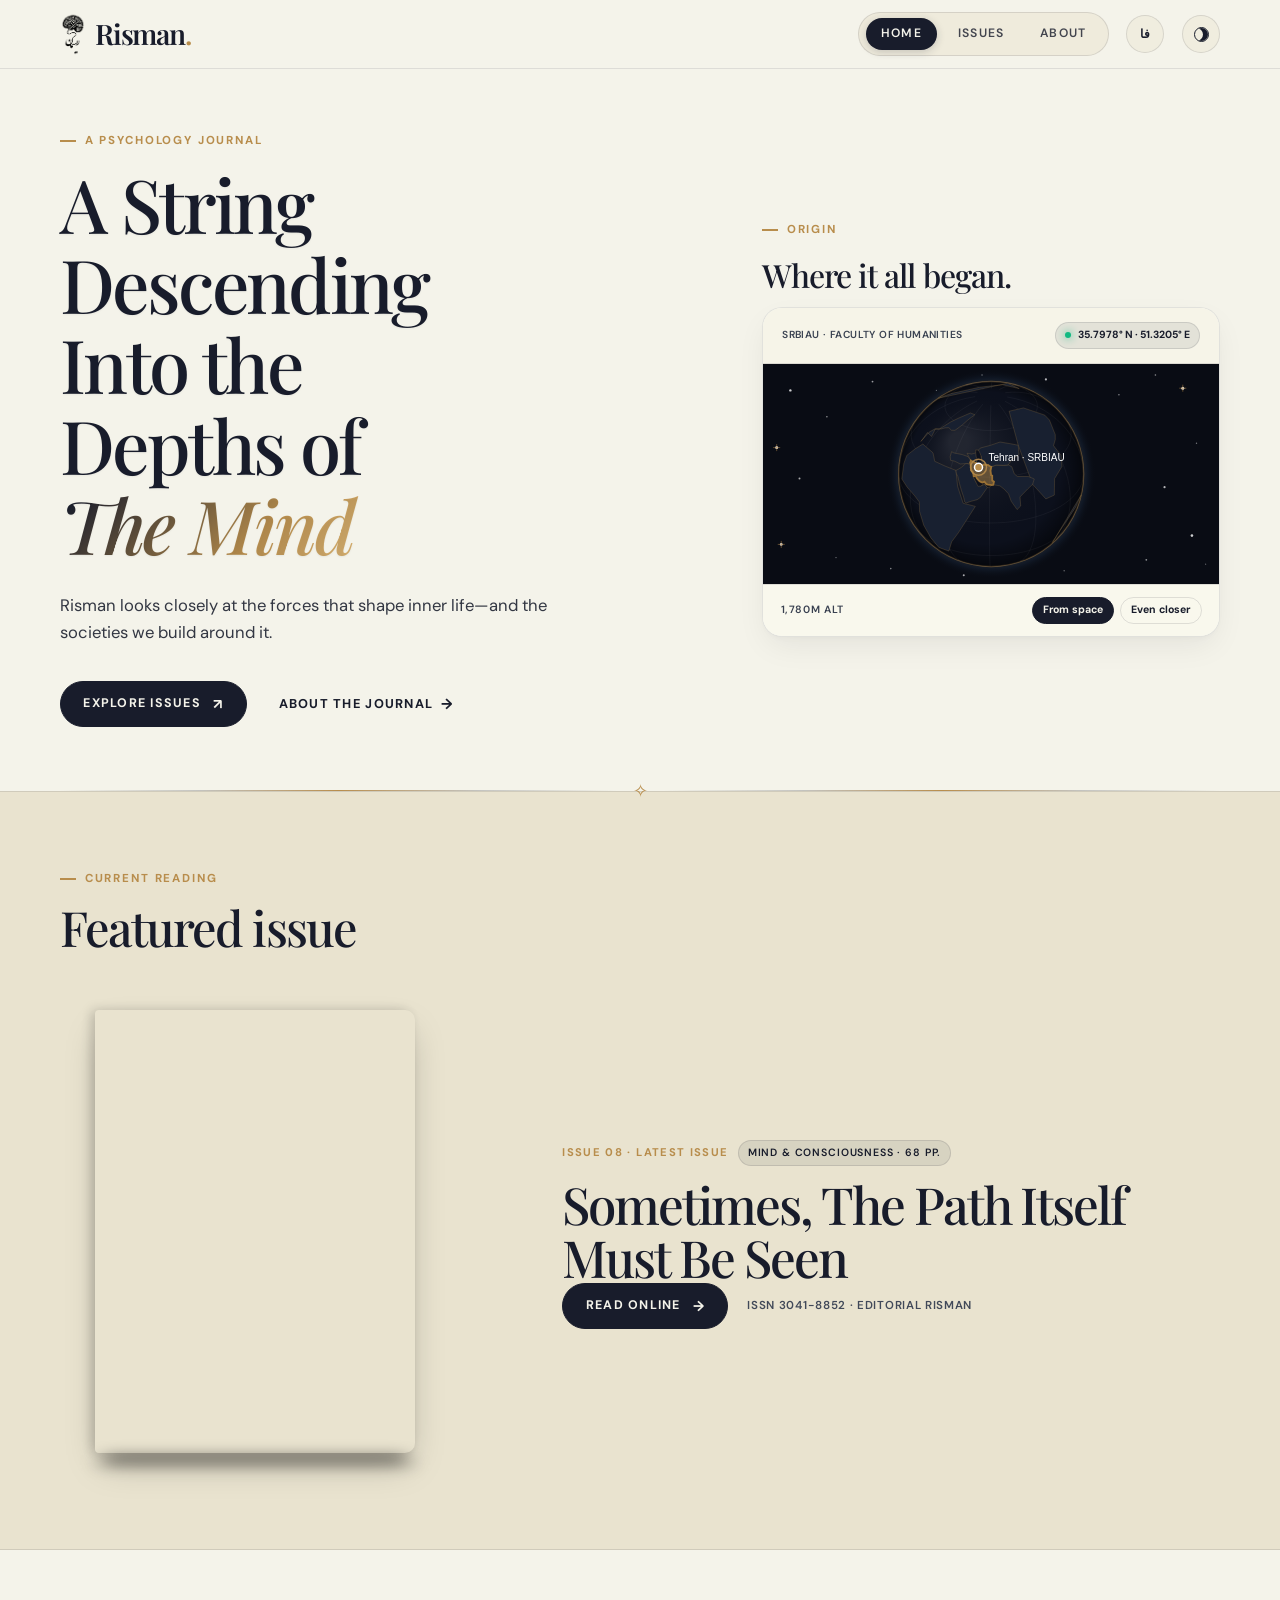
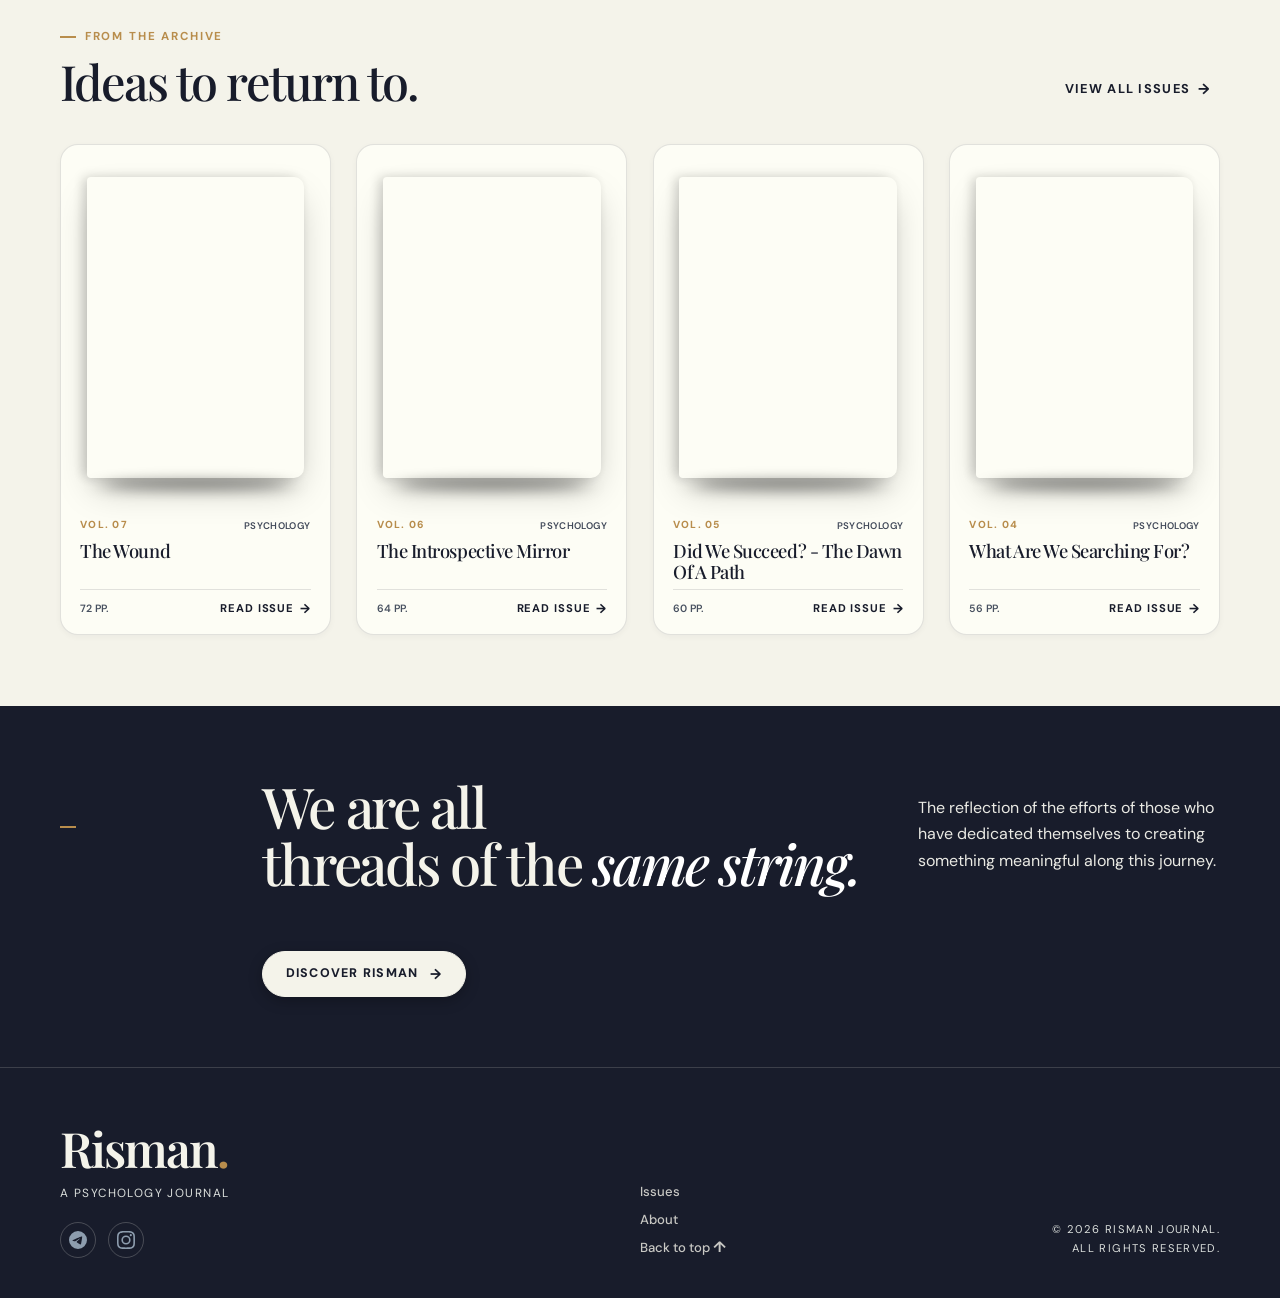
==== commit 14c7d5ae: "Replace website with new version" ====
--- a/index.html
+++ b/index.html
@@ -3,7 +3,7 @@
   <head>
     <meta charset="utf-8">
     <meta name="viewport" content="width=device-width, initial-scale=1">
-    <meta name="theme-color" content="#F0F0DB">
+    <meta name="theme-color" content="#F4F3EA">
     <meta name="description" content="Risman is an independent journal exploring psychology, mind, and society through thoughtful editorial perspectives.">
     <meta property="og:type" content="website">
     <meta property="og:title" content="Risman — Psychology · Mind · Society">
@@ -18,34 +18,35 @@
     <link rel="icon" href="assets/icons/favicon.svg" type="image/svg+xml">
     <link rel="preconnect" href="https://fonts.googleapis.com">
     <link rel="preconnect" href="https://fonts.gstatic.com" crossorigin>
-    <link href="https://fonts.googleapis.com/css2?family=DM+Sans:wght@400;500;600;700&amp;family=Playfair+Display:ital,wght@0,500;0,600;1,500&amp;display=swap" rel="stylesheet">
-    <script>try{document.documentElement.dataset.theme=localStorage.getItem("risman-theme")||(matchMedia("(prefers-color-scheme: dark)").matches?"dark":"light")}catch(e){}</script>
+    <link href="https://fonts.googleapis.com/css2?family=DM+Sans:wght@400;500;600;700&amp;family=Lalehzar&amp;family=Playfair+Display:ital,wght@0,500;0,600;1,500;1,600&amp;family=Vazirmatn:wght@400;500;600;700&amp;display=swap" rel="stylesheet">
+    <script>try{document.documentElement.dataset.theme=localStorage.getItem("risman-theme")||(matchMedia("(prefers-color-scheme: dark)").matches?"dark":"light");var _l=localStorage.getItem("risman-lang");if(_l==="fa"){document.documentElement.lang="fa";document.documentElement.dir="rtl"}}catch(e){}</script>
     <link rel="stylesheet" href="assets/css/styles.css">
     <title>Risman</title>
     <script defer src="assets/js/issues-data.js"></script>
+    <script defer src="assets/js/i18n.js"></script>
     <script defer src="assets/js/main.js"></script>
   </head>
   <body data-page="home" data-root=".">
-    <a class="skip-link" href="#main-content">Skip to content</a>
+    <a class="skip-link" href="#main-content" data-i18n="skip-to-content">Skip to content</a>
 
     <header class="site-header">
       <div class="shell header-inner">
         <a class="wordmark brand-lockup" href="index.html" aria-label="Risman home">
-          <img class="brand-mark" src="assets/icons/risman-mark.png" alt="" width="29" height="50">
+          <img class="brand-mark" src="assets/icons/risman-mark.png" alt="" width="26" height="44">
           <span class="brand-name">Risman<span class="wordmark-dot" aria-hidden="true">.</span></span>
         </a>
         <div class="header-actions">
           <nav class="site-nav" id="site-nav" aria-label="Primary navigation">
-            <a href="index.html" data-nav="home">Home</a>
-            <a href="issues/" data-nav="issues">Issues</a>
-            <a href="about/" data-nav="about">About</a>
+            <a href="index.html" data-nav="home" data-i18n="nav-home">Home</a>
+            <a href="issues/" data-nav="issues" data-i18n="nav-issues">Issues</a>
+            <a href="about/" data-nav="about" data-i18n="nav-about">About</a>
           </nav>
+          <button class="lang-toggle" type="button" aria-label="تغییر به فارسی">فا</button>
           <button class="theme-toggle" type="button" aria-label="Switch to dark mode">
             <span class="theme-toggle-icon" aria-hidden="true"></span>
           </button>
           <button class="nav-toggle" type="button" aria-expanded="false" aria-controls="site-nav">
-            <span class="nav-toggle-label">Menu</span>
-            <span class="nav-toggle-mark" aria-hidden="true"></span>
+            <span class="nav-toggle-label" data-i18n="menu-label">Menu</span>
           </button>
         </div>
       </div>
@@ -54,60 +55,90 @@
     <main id="main-content">
       <section class="hero shell" aria-labelledby="hero-title">
         <div class="hero-copy">
-          <p class="eyebrow hero-enter hero-enter-1">a psychology journal</p>
-          <h1 id="hero-title" class="display-title hero-enter hero-enter-2">A String<br>Descending <br>Into the<br>Depths of<br><em>The<em></em>Mind</h1>
-          <p class="hero-deck hero-enter hero-enter-3">Risman weaves the raw strings of psychology into a living tapestry of practice.</p>
+          <p class="eyebrow hero-enter hero-enter-1" data-i18n="hero-eyebrow">a psychology journal</p>
+          <h1 id="hero-title" class="display-title hero-enter hero-enter-2" data-i18n="hero-title">A String<br>Descending <br>Into the<br>Depths of<br><em>The Mind</em></h1>
+          <p class="hero-deck hero-enter hero-enter-3" data-i18n="hero-deck">Risman looks closely at the forces that shape inner life—and the societies we build around it.</p>
           <div class="hero-actions hero-enter hero-enter-4">
-            <a class="button button-primary" href="issues/">Explore issues <span class="link-arrow" aria-hidden="true">↗</span></a>
-            <a class="text-link" href="about/">About the journal <span class="link-arrow" aria-hidden="true">→</span></a>
+            <a class="button button-primary" href="issues/"><span data-i18n="explore-issues">Explore issues</span> <span class="link-arrow" aria-hidden="true">↗</span></a>
+            <a class="text-link" href="about/"><span data-i18n="about-journal-link">About the journal</span> <span class="link-arrow" aria-hidden="true">→</span></a>
           </div>
         </div>
 
-        <aside class="hero-object location-panel hero-enter hero-enter-3" aria-label="Risman began in Tehran, Iran">
-          <div class="origin-globe" aria-hidden="true">
-            <span class="globe-meridian"></span>
-            <span class="globe-latitude"></span>
-            <span class="iran-marker"></span>
-            <span class="iran-label"><br>Tehran</span>
+        <div class="hero-object map-section-wrapper hero-enter hero-enter-3">
+          <div class="map-header-crown">
+            <span class="eyebrow" data-i18n="origin-eyebrow">Origin</span>
+            <h2 class="map-header-title origin-globe" data-i18n="where-began">Where it all began.</h2>
           </div>
-          <p class="origin-caption">Where it all began</p>
-          <div class="location-meta">
-            <span>Tehran, Iran<br>SRBIAU<BR>Faculty of Humanities</span>
-            <span>35.6892° N<br>51.3890° E</span>
-          </div>
-        </aside>
+          <aside class="map-card" aria-label="Risman was founded in Tehran, Iran at SRBIAU">
+            <div class="map-card-header">
+              <div class="map-country-badge">
+                <div class="map-title-group">
+                  <span class="map-sub" data-i18n="map-sub">SRBIAU · Faculty of Humanities</span>
+                </div>
+              </div>
+              <div class="map-coord-pill">
+                <span class="pulse-dot" aria-hidden="true"></span>
+                <span>35.7978° N · 51.3205° E</span>
+              </div>
+            </div>
+            
+            <div class="map-canvas-container">
+              <canvas id="tehran-map-canvas" class="dynamic-vector-map" aria-label="Dynamic Earth Globe and Map of Tehran pointing to Science and Research Branch"></canvas>
+              <div class="map-radar-pin" aria-hidden="true">
+                <div class="radar-ring"></div>
+                <div class="radar-ring"></div>
+                <div class="radar-core"></div>
+              </div>
+              <div class="map-floating-tag" aria-hidden="true">
+                <span data-i18n="map-tag-sub">Birthplace</span>
+                <strong data-i18n="map-tag-title">Faculty of Humanities</strong>
+              </div>
+            </div>
+
+            <div class="map-controls-bar">
+              <div class="map-meta-tags">
+                <span data-i18n="map-meta-elev">1,780m ALT</span>
+              </div>
+              <div class="map-zoom-buttons">
+                <button id="map-btn-globe" class="map-btn active" type="button" data-i18n="map-btn-overview">From space</button>
+                <button id="map-btn-campus" class="map-btn" type="button" data-i18n="map-btn-campus">Even closer</button>
+              </div>
+            </div>
+            <div class="origin-globe" style="display:none" aria-hidden="true">Where it all began</div>
+          </aside>
+        </div>
       </section>
 
-      <div class="rope-divider shell" aria-hidden="true"><span></span></div>
+      <div class="rope-divider shell" aria-hidden="true"><span>✧</span></div>
 
       <section class="featured-section section-space" aria-labelledby="featured-heading">
         <div class="shell">
           <div class="section-heading">
-            <p class="eyebrow">Current reading</p>
-            <h2 id="featured-heading">Featured issue</h2>
+            <p class="eyebrow" data-i18n="current-reading">Current reading</p>
+            <h2 id="featured-heading" data-i18n="featured-issue">Featured issue</h2>
           </div>
-          <div id="featured-issue" class="featured-issue" aria-live="polite"></div>
+          <div id="featured-issue" class="featured-issue"aria-live="polite"></div>
         </div>
       </section>
 
       <section class="archive-section section-space shell" aria-labelledby="archive-heading">
         <div class="section-heading section-heading-row">
           <div>
-            <p class="eyebrow">From the archive</p>
-            <h2 id="archive-heading">Ideas to return to.</h2>
+            <p class="eyebrow" data-i18n="from-archive">From the archive</p>
+            <h2 id="archive-heading" data-i18n="ideas-return">Ideas to return to.</h2>
           </div>
-          <a class="text-link desktop-link" href="issues/">View all issues <span class="link-arrow" aria-hidden="true">→</span></a>
+          <a class="text-link desktop-link" href="issues/"><span data-i18n="view-all-issues">View all issues</span> <span class="link-arrow" aria-hidden="true">→</span></a>
         </div>
         <div id="archive-preview" class="issue-grid issue-grid-preview"></div>
-        <a class="text-link mobile-link" href="issues/">View all issues <span class="link-arrow" aria-hidden="true">→</span></a>
+        <a class="text-link mobile-link" href="issues/"><span data-i18n="view-all-issues">View all issues</span> <span class="link-arrow" aria-hidden="true">→</span></a>
       </section>
 
       <section class="journal-note section-space" aria-labelledby="journal-note-heading">
         <div class="shell journal-note-inner">
-        <p class="eyebrow hero-enter hero-enter-1"></p>
-          <h2 id="journal-note-heading">We are all<br> threads of the<em> same string.</em></h2>
-          <p>The reflection of the efforts of those who have dedicated themselves to creating something meaningful along this journey.</p>
-          <a class="button button-outline" href="about/">Discover Risman <span class="link-arrow" aria-hidden="true">→</span></a>
+          <p class="eyebrow hero-enter hero-enter-1"></p>
+          <h2 id="journal-note-heading" data-i18n="journal-note-heading">We are all<br> threads of the<em> same string.</em></h2>
+          <p data-i18n="journal-note-text">The reflection of the efforts of those who have dedicated themselves to creating something meaningful along this journey.</p>
+          <a class="button button-outline" href="about/"><span data-i18n="discover-risman">Discover Risman</span> <span class="link-arrow" aria-hidden="true">→</span></a>
         </div>
       </section>
     </main>
@@ -116,14 +147,18 @@
       <div class="shell footer-grid">
         <div>
           <a class="wordmark footer-wordmark" href="index.html">Risman<span aria-hidden="true">.</span></a>
-          <p>a psychology journal</p>
+          <p data-i18n="footer-tagline">a psychology journal</p>
+          <div class="footer-social">
+            <a href="https://t.me/Rismanmagazine" target="_blank" rel="noopener" aria-label="Telegram"><svg xmlns="http://www.w3.org/2000/svg" width="18" height="18" viewBox="0 0 24 24" fill="currentColor"><path d="M11.944 0A12 12 0 0 0 0 12a12 12 0 0 0 12 12 12 12 0 0 0 12-12A12 12 0 0 0 12 0a12 12 0 0 0-.056 0zm4.962 7.224c.1-.002.321.023.465.14a.506.506 0 0 1 .171.325c.016.093.036.306.02.472-.18 1.898-.962 6.502-1.36 8.627-.168.9-.499 1.201-.82 1.23-.696.065-1.225-.46-1.9-.902-1.056-.693-1.653-1.124-2.678-1.8-1.185-.78-.417-1.21.258-1.91.177-.184 3.247-2.977 3.307-3.23.007-.032.014-.15-.056-.212s-.174-.041-.249-.024c-.106.024-1.793 1.14-5.061 3.345-.48.33-.913.49-1.302.48-.428-.008-1.252-.241-1.865-.44-.752-.245-1.349-.374-1.297-.789.027-.216.325-.437.893-.663 3.498-1.524 5.83-2.529 6.998-3.014 3.332-1.386 4.025-1.627 4.476-1.635z"/></svg></a>
+            <a href="https://www.instagram.com/rismanmagazine?igsh=b21iMzVibHdpY3F6" target="_blank" rel="noopener" aria-label="Instagram"><svg xmlns="http://www.w3.org/2000/svg" width="18" height="18" viewBox="0 0 24 24" fill="currentColor"><path d="M7.03.084c-1.277.06-2.149.264-2.913.558a5.886 5.886 0 0 0-2.126 1.384A5.886 5.886 0 0 0 .607 4.14C.333 4.905.131 5.775.072 7.053.012 8.333 0 8.74 0 12s.015 3.667.072 4.947c.06 1.277.261 2.149.558 2.913.306.789.718 1.459 1.384 2.126A5.886 5.886 0 0 0 4.14 23.393c.766.296 1.636.499 2.913.558C8.333 23.988 8.74 24 12 24s3.667-.015 4.947-.072c1.277-.06 2.149-.262 2.913-.558a5.886 5.886 0 0 0 2.126-1.384 5.886 5.886 0 0 0 1.384-2.126c.296-.765.499-1.636.558-2.913.06-1.28.072-1.687.072-4.947s-.015-3.667-.072-4.947c-.06-1.277-.262-2.149-.558-2.913a5.886 5.886 0 0 0-1.384-2.126A5.886 5.886 0 0 0 19.86.63c-.765-.297-1.636-.499-2.913-.558C15.667.012 15.26 0 12 0S8.333.015 7.053.072zM12 2.16c3.203 0 3.585.016 4.85.071 1.17.055 1.805.249 2.227.415.562.217.96.477 1.382.896.419.42.679.819.896 1.381.164.422.36 1.057.413 2.227.057 1.266.07 1.646.07 4.85s-.015 3.585-.074 4.85c-.061 1.17-.256 1.805-.421 2.227a3.81 3.81 0 0 1-.899 1.382 3.744 3.744 0 0 1-1.38.896c-.42.164-1.065.36-2.235.413-1.274.057-1.649.07-4.859.07-3.211 0-3.586-.015-4.859-.074-1.171-.061-1.816-.256-2.236-.421a3.716 3.716 0 0 1-1.379-.899 3.644 3.644 0 0 1-.9-1.38c-.165-.42-.359-1.065-.42-2.235-.045-1.26-.061-1.649-.061-4.844 0-3.196.016-3.586.061-4.861.061-1.17.255-1.814.42-2.234.21-.57.479-.96.9-1.381.419-.419.81-.689 1.379-.898.42-.166 1.051-.361 2.221-.421 1.275-.045 1.65-.06 4.859-.06zM12 5.838a6.162 6.162 0 1 0 0 12.324 6.162 6.162 0 0 0 0-12.324zM12 16a4 4 0 1 1 0-8 4 4 0 0 1 0 8zm6.406-11.845a1.44 1.44 0 1 0 0 2.881 1.44 1.44 0 0 0 0-2.881z"/></svg></a>
+          </div>
         </div>
         <nav aria-label="Footer navigation">
-          <a href="issues/">Issues</a>
-          <a href="about/">About</a>
-          <a href="#main-content">Back to top <span class="link-arrow" aria-hidden="true">↑</span></a>
+          <a href="issues/" data-i18n="footer-issues">Issues</a>
+          <a href="about/" data-i18n="footer-about">About</a>
+          <a href="#main-content"><span data-i18n="back-to-top">Back to top</span> <span class="link-arrow" aria-hidden="true">↑</span></a>
         </nav>
-        <p class="copyright">© <span data-current-year>2026</span> Risman Journal.<br>All rights reserved.</p>
+        <p class="copyright">© <span data-current-year>2026</span> <span data-i18n="copyright-name">Risman Journal.</span><br><span data-i18n="copyright-rights">All rights reserved.</span></p>
       </div>
     </footer>
   </body>
--- a/assets/css/styles.css
+++ b/assets/css/styles.css
@@ -1,28 +1,85 @@
+@import url('https://fonts.googleapis.com/css2?family=DM+Sans:wght@400;500;600;700&family=Lalehzar&family=Playfair+Display:ital,wght@0,500;0,600;1,500;1,600&family=Vazirmatn:wght@400;500;600;700;800;900&display=swap');
+
+/* Rokh (رخ) Persian Font Face Definitions */
+@font-face {
+  font-family: 'Rokh';
+  src: local('Rokh Black'), local('Rokh-Black'), local('Rokh_Black'),
+       local('Rokh Heavy'), local('Rokh-Heavy'), local('Rokh_Heavy'),
+       local('Rokh Bold'), local('Rokh-Bold'), local('Rokh_Bold'),
+       local('Rokh'), local('رخ'), local('فونت رخ'),
+       url('../fonts/Rokh-Black.woff2') format('woff2'),
+       url('../fonts/Rokh-Bold.woff2') format('woff2'),
+       url('../fonts/Rokh-Black.ttf') format('truetype'),
+       url('../fonts/Rokh-Bold.ttf') format('truetype'),
+       url('../fonts/Rokh.woff2') format('woff2'),
+       url('../fonts/Rokh.ttf') format('truetype');
+  font-weight: 700 900;
+  font-style: normal;
+  font-display: swap;
+}
+
+@font-face {
+  font-family: 'Rokh';
+  src: local('Rokh Medium'), local('Rokh-Medium'), local('Rokh_Medium'),
+       local('Rokh Regular'), local('Rokh-Regular'), local('Rokh'),
+       url('../fonts/Rokh-Medium.woff2') format('woff2'),
+       url('../fonts/Rokh-Regular.woff2') format('woff2'),
+       url('../fonts/Rokh-Medium.ttf') format('truetype'),
+       url('../fonts/Rokh-Regular.ttf') format('truetype');
+  font-weight: 400 500;
+  font-style: normal;
+  font-display: swap;
+}
+
 :root {
-  --navy: #30364f;
-  --blue-gray: #acbac4;
-  --beige: #e1d9bc;
-  --ivory: #f0f0db;
+  --navy: #181c2b;
+  --navy-deep: #0f131f;
+  --blue-gray: #8d9dae;
+  --beige: #ded5b6;
+  --ivory: #f4f3ea;
+  --ivory-card: #fdfdf5;
+  --cord: #b88d4c;
+  --cord-glow: rgba(184, 141, 76, 0.35);
+  
   --serif: "Playfair Display", Georgia, serif;
-  --sans: "DM Sans", Arial, sans-serif;
-  --shell: min(92vw, 1240px);
-  --line: color-mix(in srgb, var(--navy) 28%, transparent);
+  --sans: "DM Sans", -apple-system, BlinkMacSystemFont, "Segoe UI", Roboto, sans-serif;
+  --font-title-fa: "Rokh", "Rokh-Black", "Rokh-Bold", "Rokh Black", "Rokh Bold", "رخ", "فونت رخ", "IRANSans", "Vazirmatn", sans-serif;
+  --font-body-fa: "IRANSans", "IRANSansX", "Iran Sans", "Vazirmatn", -apple-system, BlinkMacSystemFont, sans-serif;
+
+  --shell: min(92vw, 1160px);
+  --line: rgba(24, 28, 43, 0.12);
+  --line-strong: rgba(24, 28, 43, 0.22);
   --page-bg: var(--ivory);
   --page-text: var(--navy);
-  --surface: var(--beige);
+  --surface: #e9e3cf;
+  --card-bg: var(--ivory-card);
   --inverse-bg: var(--navy);
   --inverse-text: var(--ivory);
-  --ease: cubic-bezier(.22, 1, .36, 1);
+  --glass-bg: rgba(244, 243, 234, 0.9);
+  --glass-border: rgba(24, 28, 43, 0.1);
+
+  --shadow-sm: 0 2px 6px rgba(24, 28, 43, 0.04);
+  --shadow-md: 0 12px 32px -6px rgba(24, 28, 43, 0.08), 0 3px 8px -2px rgba(24, 28, 43, 0.04);
+  --shadow-lg: 0 24px 52px -12px rgba(24, 28, 43, 0.16), 0 6px 16px -4px rgba(24, 28, 43, 0.06);
+  --ease: cubic-bezier(0.16, 1, 0.3, 1);
+  --ease-spring: cubic-bezier(0.34, 1.56, 0.64, 1);
 }
 
 html[data-theme="dark"] {
   color-scheme: dark;
-  --line: color-mix(in srgb, var(--ivory) 24%, transparent);
-  --page-bg: var(--navy);
+  --line: rgba(244, 243, 234, 0.12);
+  --line-strong: rgba(244, 243, 234, 0.24);
+  --page-bg: var(--navy-deep);
   --page-text: var(--ivory);
-  --surface: color-mix(in srgb, var(--navy) 82%, var(--blue-gray));
-  --inverse-bg: color-mix(in srgb, var(--navy) 91%, var(--blue-gray));
+  --surface: #191f2e;
+  --card-bg: #151a26;
+  --inverse-bg: #0b0e17;
   --inverse-text: var(--ivory);
+  --glass-bg: rgba(15, 19, 31, 0.9);
+  --glass-border: rgba(244, 243, 234, 0.1);
+  --shadow-sm: 0 2px 8px rgba(0, 0, 0, 0.3);
+  --shadow-md: 0 14px 40px -6px rgba(0, 0, 0, 0.45);
+  --shadow-lg: 0 28px 60px -12px rgba(0, 0, 0, 0.65);
 }
 
 *,
@@ -33,6 +90,7 @@
 
 html {
   scroll-behavior: smooth;
+  text-size-adjust: 100%;
 }
 
 body {
@@ -43,7 +101,13 @@
   font-size: 1rem;
   line-height: 1.6;
   -webkit-font-smoothing: antialiased;
-  transition: background-color .3s ease, color .3s ease;
+  -moz-osx-font-smoothing: grayscale;
+  transition: background-color 0.35s ease, color 0.35s ease, opacity 0.14s ease;
+  overflow-x: hidden;
+}
+
+body.lang-transitioning {
+  opacity: 0.15;
 }
 
 body.nav-open {
@@ -53,12 +117,13 @@
 img {
   display: block;
   max-width: 100%;
+  height: auto;
 }
 
 a {
   color: inherit;
-  text-decoration-thickness: .08em;
-  text-underline-offset: .2em;
+  text-decoration-thickness: 0.08em;
+  text-underline-offset: 0.2em;
 }
 
 button,
@@ -74,13 +139,13 @@
 }
 
 :focus-visible {
-  outline: 3px solid var(--blue-gray);
-  outline-offset: 4px;
+  outline: 2px solid var(--cord);
+  outline-offset: 3px;
 }
 
 ::selection {
-  background: var(--page-text);
-  color: var(--page-bg);
+  background: var(--cord);
+  color: #fff;
 }
 
 .shell {
@@ -93,10 +158,14 @@
   z-index: 100;
   top: 1rem;
   left: 1rem;
-  padding: .7rem 1rem;
+  padding: 0.7rem 1.2rem;
   background: var(--page-text);
   color: var(--page-bg);
+  border-radius: 9999px;
+  font-size: 0.85rem;
+  font-weight: 600;
   transform: translateY(-200%);
+  transition: transform 0.25s var(--ease);
 }
 
 .skip-link:focus {
@@ -115,108 +184,130 @@
   border: 0;
 }
 
+/* ==========================================================================
+   Header (Paul Stamatiou-inspired floating island)
+   ========================================================================== */
+
 .site-header {
-  position: relative;
-  z-index: 20;
-  border-bottom: 1px solid var(--line);
+  position: sticky;
+  top: 0;
+  z-index: 40;
+  background: var(--glass-bg);
+  backdrop-filter: blur(14px);
+  -webkit-backdrop-filter: blur(14px);
+  border-bottom: 1px solid var(--glass-border);
+  transition: background-color 0.3s ease, border-color 0.3s ease;
 }
 
 .header-inner {
   display: flex;
-  min-height: 78px;
+  min-height: 68px;
   align-items: center;
   justify-content: space-between;
+  gap: 1rem;
 }
 
 .wordmark {
   position: relative;
   z-index: 22;
-  font-family: var(--serif);
-  font-size: clamp(1.9rem, 2.5vw, 2.4rem);
-  font-weight: 500;
+  font-family: var(--serif) !important;
+  font-size: clamp(1.65rem, 2.2vw, 2.15rem);
+  font-weight: 600;
   line-height: 1;
   text-decoration: none;
-  letter-spacing: -.04em;
+  letter-spacing: -0.04em;
+  color: var(--page-text) !important;
+  direction: ltr !important;
+  unicode-bidi: isolate;
 }
 
 .brand-lockup {
   display: inline-flex;
   align-items: center;
-  gap: .62rem;
+  gap: 0.55rem;
 }
 
 .brand-name {
-  color: inherit;
+  color: var(--page-text) !important;
+  font-family: var(--serif) !important;
+  font-weight: 600;
 }
 
 .wordmark .wordmark-dot,
 .footer-wordmark > span {
-  color: var(--blue-gray);
+  color: var(--cord);
 }
 
 .brand-mark {
-  width: 29px;
-  height: 50px;
+  width: 26px;
+  height: 44px;
   flex: 0 0 auto;
   object-fit: contain;
-  opacity: .95;
-  filter: brightness(0) saturate(100%) invert(20%) sepia(16%) saturate(1128%) hue-rotate(190deg) brightness(92%) contrast(91%);
+  opacity: 1;
+  filter: none;
 }
 
 html[data-theme="dark"] .brand-mark {
-  filter: brightness(0) saturate(100%) invert(93%) sepia(16%) saturate(397%) hue-rotate(14deg) brightness(103%) contrast(89%);
+  filter: brightness(0) invert(1);
 }
 
 .header-actions,
 .reader-actions {
   display: flex;
   align-items: center;
-  gap: clamp(.8rem, 2.5vw, 2rem);
+  gap: clamp(0.5rem, 1.8vw, 1.1rem);
 }
 
 .site-nav {
   display: flex;
   align-items: center;
-  gap: clamp(1.5rem, 4vw, 3.5rem);
+  gap: 0.35rem;
+  background: color-mix(in srgb, var(--surface) 50%, transparent);
+  padding: 0.3rem 0.4rem;
+  border-radius: 9999px;
+  border: 1px solid var(--line);
 }
 
 .site-nav a {
   position: relative;
-  font-size: .8rem;
+  font-size: 0.76rem;
   font-weight: 600;
   text-decoration: none;
   text-transform: uppercase;
-  letter-spacing: .12em;
+  letter-spacing: 0.1em;
+  padding: 0.42rem 0.95rem;
+  border-radius: 9999px;
+  color: color-mix(in srgb, var(--page-text) 80%, transparent);
+  transition: color 0.2s ease, background-color 0.2s ease, transform 0.15s ease;
+}
+
+.site-nav a:hover {
+  color: var(--page-text);
+  background: color-mix(in srgb, var(--page-text) 8%, transparent);
+}
+
+.site-nav a[aria-current="page"] {
+  color: var(--page-bg);
+  background: var(--page-text);
+  box-shadow: 0 2px 8px color-mix(in srgb, var(--page-text) 20%, transparent);
 }
 
 .site-nav a::after {
-  position: absolute;
-  right: 0;
-  bottom: -.4rem;
-  left: 0;
-  height: 1px;
-  background: currentColor;
-  content: "";
-  transform: scaleX(0);
-  transform-origin: right;
-  transition: transform .35s var(--ease);
-}
-
-.site-nav a:hover::after,
-.site-nav a[aria-current="page"]::after {
-  transform: scaleX(1);
-  transform-origin: left;
+  display: none;
 }
 
 .nav-toggle {
   display: none;
-  border: 0;
+  border: 1px solid var(--line);
   background: transparent;
   color: inherit;
   cursor: pointer;
-}
-
-.theme-toggle {
+  border-radius: 9999px;
+  padding: 0.45rem 0.9rem;
+}
+
+.theme-toggle,
+.lang-toggle {
   position: relative;
   z-index: 22;
   display: grid;
@@ -227,9 +318,22 @@
   padding: 0;
   border: 1px solid var(--line);
   border-radius: 50%;
-  background: transparent;
-  color: inherit;
+  background: color-mix(in srgb, var(--surface) 40%, transparent);
+  color: var(--page-text);
   cursor: pointer;
+  transition: transform 0.2s var(--ease-spring), background-color 0.2s ease, border-color 0.2s ease;
+}
+
+.theme-toggle:hover,
+.lang-toggle:hover {
+  transform: scale(1.06);
+  border-color: var(--page-text);
+  background: color-mix(in srgb, var(--page-text) 8%, transparent);
+}
+
+.theme-toggle:active,
+.lang-toggle:active {
+  transform: scale(0.94);
 }
 
 .theme-toggle-icon {
@@ -238,31 +342,57 @@
   border: 1.5px solid currentColor;
   border-radius: 50%;
   box-shadow: inset -5px 0 0 currentColor;
-  transition: background-color .25s ease, box-shadow .25s ease, transform .25s var(--ease);
+  transition: background-color 0.25s ease, box-shadow 0.25s ease, transform 0.25s var(--ease);
 }
 
 html[data-theme="dark"] .theme-toggle-icon {
   background: currentColor;
   box-shadow: none;
-  transform: scale(.65);
-}
+  transform: scale(0.65);
+}
+
+.lang-toggle {
+  font-size: 0.74rem;
+  font-weight: 700;
+  letter-spacing: 0;
+}
+
+/* ==========================================================================
+   Hero Section
+   ========================================================================== */
 
 .hero {
   display: grid;
-  min-height: min(780px, calc(100svh - 79px));
-  grid-template-columns: minmax(0, 1.45fr) minmax(270px, .55fr);
-  gap: clamp(3rem, 8vw, 8rem);
-  align-items: center;
-  padding-block: clamp(5rem, 11vw, 9rem);
+  grid-template-columns: minmax(0, 1.28fr) minmax(320px, 0.92fr);
+  gap: clamp(2rem, 5vw, 4.5rem);
+  align-items: center;
+  padding-block: clamp(2.5rem, 5vw, 4.5rem);
+}
+
+.hero-copy {
+  display: flex;
+  flex-direction: column;
 }
 
 .eyebrow {
-  margin: 0 0 1.35rem;
-  font-size: .72rem;
-  font-weight: 600;
+  margin: 0 0 0.9rem;
+  font-size: 0.72rem;
+  font-weight: 700;
   line-height: 1.4;
   text-transform: uppercase;
-  letter-spacing: .16em;
+  letter-spacing: 0.16em;
+  color: var(--cord);
+  display: inline-flex;
+  align-items: center;
+  gap: 0.55rem;
+}
+
+.eyebrow::before {
+  content: "";
+  display: inline-block;
+  width: 16px;
+  height: 2px;
+  background: var(--cord);
 }
 
 .display-title,
@@ -270,65 +400,107 @@
   margin: 0;
   font-family: var(--serif);
   font-weight: 500;
-  line-height: .89;
-  letter-spacing: -.055em;
+  line-height: 1.08;
+  letter-spacing: -0.035em;
+  font-feature-settings: "kern" 1, "liga" 1, "calt" 1;
+  text-shadow: 0 1px 2px rgba(24, 28, 43, 0.06);
 }
 
 .display-title {
-  max-width: 900px;
-  font-size: clamp(4rem, 9.4vw, 8.8rem);
+  font-size: clamp(2.9rem, 5.8vw, 5.2rem);
 }
 
 .display-title em,
-.page-title em,
-.journal-note h2 em {
+.page-title em {
+  font-style: italic;
   font-weight: 500;
+  background: linear-gradient(135deg, var(--page-text) 10%, var(--cord) 65%, #dfb877 100%);
+  -webkit-background-clip: text;
+  -webkit-text-fill-color: transparent;
+  display: inline-block;
+  padding-inline: 0.14em;
+  margin-inline: -0.14em;
+  padding-block: 0.08em;
+  margin-block: -0.08em;
+  transition: filter 0.3s var(--ease);
+}
+
+.display-title em:hover,
+.page-title em:hover {
+  filter: drop-shadow(0 0 14px var(--cord-glow));
+}
+
+html[data-theme="dark"] .display-title,
+html[data-theme="dark"] .page-title {
+  text-shadow: 0 4px 28px rgba(0, 0, 0, 0.55);
+}
+
+html[data-theme="dark"] .display-title em,
+html[data-theme="dark"] .page-title em {
+  background: linear-gradient(135deg, #ffffff 15%, #d8ad6e 65%, #fbe8c7 100%);
+  -webkit-background-clip: text;
+  -webkit-text-fill-color: transparent;
 }
 
 .hero-deck,
 .page-deck {
-  max-width: 600px;
-  margin: clamp(2rem, 4vw, 3.2rem) 0 0;
-  font-size: clamp(1.05rem, 1.6vw, 1.3rem);
-  line-height: 1.55;
+  max-width: 540px;
+  margin: clamp(1.2rem, 2.5vw, 1.7rem) 0 0;
+  font-size: clamp(1rem, 1.3vw, 1.16rem);
+  line-height: 1.62;
+  color: color-mix(in srgb, var(--page-text) 88%, transparent);
 }
 
 .hero-actions {
   display: flex;
-  gap: 2rem;
-  align-items: center;
-  margin-top: clamp(2rem, 4vw, 3rem);
+  flex-wrap: wrap;
+  gap: 1rem 1.4rem;
+  align-items: center;
+  margin-top: clamp(1.5rem, 3vw, 2.2rem);
 }
 
 .button {
   display: inline-flex;
-  min-height: 50px;
+  min-height: 46px;
   align-items: center;
   justify-content: center;
-  gap: 1rem;
-  padding: .9rem 1.2rem;
+  gap: 0.75rem;
+  padding: 0.75rem 1.4rem;
   border: 1px solid var(--page-text);
-  border-radius: 6px;
-  font-size: .78rem;
-  font-weight: 600;
+  border-radius: 9999px;
+  font-size: 0.78rem;
+  font-weight: 700;
   text-decoration: none;
   text-transform: uppercase;
-  letter-spacing: .11em;
-  transition: background-color .25s ease, color .25s ease, transform .25s var(--ease);
+  letter-spacing: 0.1em;
+  transition: background-color 0.2s ease, color 0.2s ease, transform 0.15s var(--ease), box-shadow 0.2s ease;
+  cursor: pointer;
 }
 
 .button:hover {
   transform: translateY(-2px);
+  box-shadow: var(--shadow-sm);
+}
+
+.button:active {
+  transform: translateY(0) scale(0.98);
 }
 
 .button-primary {
   background: var(--page-text);
   color: var(--page-bg);
+  border-color: var(--page-text);
 }
 
 .button-primary:hover {
-  background: var(--page-bg);
+  background: color-mix(in srgb, var(--page-text) 90%, var(--cord));
+  color: var(--page-bg);
+}
+
+.button-outline {
+  background: transparent;
   color: var(--page-text);
+  border-color: var(--line-strong);
 }
 
 .button-outline:hover {
@@ -339,6 +511,7 @@
 .button-light {
   border-color: var(--ivory);
   color: var(--ivory);
+  background: transparent;
 }
 
 .button-light:hover {
@@ -349,12 +522,20 @@
 .text-link {
   display: inline-flex;
   align-items: center;
-  gap: .7rem;
-  font-size: .8rem;
-  font-weight: 600;
+  gap: 0.5rem;
+  font-size: 0.8rem;
+  font-weight: 700;
   text-decoration: none;
   text-transform: uppercase;
-  letter-spacing: .1em;
+  letter-spacing: 0.1em;
+  color: var(--page-text);
+  padding: 0.4rem 0.6rem;
+  border-radius: 6px;
+  transition: color 0.2s ease, transform 0.15s ease;
+}
+
+.text-link:hover {
+  color: var(--cord);
 }
 
 .link-arrow {
@@ -363,173 +544,289 @@
   font-size: 1.15em;
   font-weight: 700;
   line-height: 1;
-  transition: transform .25s var(--ease);
+  transition: transform 0.2s var(--ease);
 }
 
 .button:hover .link-arrow,
 .text-link:hover .link-arrow {
-  transform: translateX(.25rem);
-}
-
-.hero-object {
-  align-self: stretch;
-  display: flex;
-  min-height: 420px;
+  transform: translateX(3px);
+}
+
+/* ==========================================================================
+   Paul Stamatiou-style Minimal Earth Globe & Map Card
+   ========================================================================== */
+
+.map-section-wrapper {
+  display: flex;
   flex-direction: column;
+}
+
+.map-header-crown {
+  margin-bottom: 0.85rem;
+  display: flex;
+  flex-direction: column;
+  gap: 0.3rem;
+}
+
+.map-header-title {
+  margin: 0;
+  font-family: var(--serif);
+  font-size: clamp(1.45rem, 2.6vw, 2rem);
+  font-weight: 500;
+  line-height: 1.12;
+  letter-spacing: -0.03em;
+  color: var(--page-text);
+}
+
+.map-card {
+  position: relative;
+  background: var(--card-bg);
+  border: 1px solid var(--line);
+  border-radius: 20px;
+  overflow: hidden;
+  box-shadow: var(--shadow-md);
+  transition: transform 0.3s var(--ease), box-shadow 0.3s var(--ease), border-color 0.3s ease;
+}
+
+.map-card:hover {
+  border-color: color-mix(in srgb, var(--cord) 45%, var(--line));
+  box-shadow: var(--shadow-lg);
+}
+
+.map-card-header {
+  display: flex;
+  align-items: center;
+  justify-content: space-between;
+  gap: 0.8rem;
+  padding: 0.9rem 1.2rem;
+  border-bottom: 1px solid var(--line);
+  background: color-mix(in srgb, var(--surface) 35%, var(--card-bg));
+}
+
+.map-country-badge {
+  display: flex;
+  align-items: center;
+  gap: 0.65rem;
+}
+
+.map-title-group {
+  display: flex;
+  flex-direction: column;
+}
+
+.map-city {
+  font-size: 0.84rem;
+  font-weight: 700;
+  letter-spacing: -0.01em;
+  line-height: 1.15;
+}
+
+.map-sub {
+  font-size: 0.64rem;
+  font-weight: 600;
+  color: color-mix(in srgb, var(--page-text) 70%, var(--blue-gray));
+  letter-spacing: 0.04em;
+  text-transform: uppercase;
+}
+
+.map-coord-pill {
+  display: inline-flex;
+  align-items: center;
+  gap: 0.4rem;
+  padding: 0.25rem 0.6rem;
+  border-radius: 9999px;
+  background: color-mix(in srgb, var(--page-text) 8%, transparent);
+  border: 1px solid var(--line);
+  font-family: var(--sans);
+  font-size: 0.65rem;
+  font-weight: 700;
+  color: var(--page-text);
+}
+
+.map-coord-pill .pulse-dot {
+  width: 6px;
+  height: 6px;
+  border-radius: 50%;
+  background: #10b981;
+  box-shadow: 0 0 8px #10b981;
+  animation: radar-ping 2s infinite ease-out;
+}
+
+.map-canvas-container {
+  position: relative;
+  width: 100%;
+  height: 220px;
+  background: #090c14 !important;
+  overflow: hidden;
+  cursor: grab;
+}
+
+.map-canvas-container:active {
+  cursor: grabbing;
+}
+
+.dynamic-vector-map {
+  width: 100%;
+  height: 100%;
+  display: block;
+}
+
+.map-radar-pin {
+  position: absolute;
+  top: 42%;
+  left: 50%;
+  transform: translate(-50%, -50%);
+  display: none;
+  align-items: center;
   justify-content: center;
-  border-left: 1px solid var(--line);
-  padding-left: clamp(2rem, 4vw, 4rem);
-}
-
-.origin-globe {
+  pointer-events: none;
+}
+
+.radar-ring {
+  position: absolute;
+  width: 42px;
+  height: 42px;
+  border: 1.5px solid var(--cord);
+  border-radius: 50%;
+  animation: radar-pulse 2.4s cubic-bezier(0.22, 1, 0.36, 1) infinite;
+  opacity: 0;
+}
+
+.radar-ring:nth-child(2) {
+  animation-delay: 0.8s;
+}
+
+.radar-core {
   position: relative;
-  width: min(100%, 330px);
-  aspect-ratio: 1;
-  border: 1.5px solid currentColor;
+  z-index: 2;
+  width: 12px;
+  height: 12px;
+  background: var(--cord);
+  border: 2px solid #fff;
   border-radius: 50%;
-}
-
-.origin-globe::before,
-.origin-globe::after,
-.globe-meridian,
-.globe-latitude {
+  box-shadow: 0 0 10px var(--cord);
+}
+
+.map-floating-tag {
   position: absolute;
-  border-color: var(--line);
-  content: "";
+  top: 16%;
+  left: 56%;
+  padding: 0.3rem 0.65rem;
+  background: var(--glass-bg);
+  backdrop-filter: blur(10px);
+  -webkit-backdrop-filter: blur(10px);
+  border: 1px solid var(--line);
+  border-radius: 8px;
+  font-size: 0.64rem;
+  font-weight: 700;
+  line-height: 1.2;
+  box-shadow: var(--shadow-sm);
   pointer-events: none;
-}
-
-.origin-globe::before {
-  inset: 0 24%;
-  border-inline: 1px solid var(--line);
-  border-radius: 50%;
-}
-
-.origin-globe::after {
-  inset: 24% 0;
-  border-block: 1px solid var(--line);
-  border-radius: 50%;
-}
-
-.globe-meridian {
-  inset: 0 40%;
-  border-inline: 1px solid var(--line);
-  border-radius: 50%;
-}
-
-.globe-latitude {
-  inset: 40% 0;
-  border-block: 1px solid var(--line);
-  border-radius: 50%;
-}
-
-.iran-marker {
-  position: absolute;
-  z-index: 2;
-  top: 42%;
-  left: 67%;
-  width: 10px;
-  aspect-ratio: 1;
-  border: 2px solid var(--page-bg);
-  border-radius: 50%;
+  white-space: nowrap;
+  display: none;
+}
+
+.map-floating-tag span {
+  display: block;
+  font-size: 0.54rem;
+  font-weight: 600;
+  color: var(--cord);
+  text-transform: uppercase;
+}
+
+.map-controls-bar {
+  display: flex;
+  align-items: center;
+  justify-content: space-between;
+  padding: 0.75rem 1.1rem;
+  background: color-mix(in srgb, var(--surface) 20%, var(--card-bg));
+  border-top: 1px solid var(--line);
+  font-size: 0.66rem;
+  font-weight: 600;
+}
+
+.map-meta-tags {
+  display: flex;
+  align-items: center;
+  gap: 0.75rem;
+  color: color-mix(in srgb, var(--page-text) 72%, var(--blue-gray));
+  text-transform: uppercase;
+  letter-spacing: 0.06em;
+}
+
+.map-zoom-buttons {
+  display: flex;
+  gap: 0.35rem;
+}
+
+.map-btn {
+  padding: 0.25rem 0.65rem;
+  border: 1px solid var(--line);
+  border-radius: 9999px;
+  background: transparent;
+  color: var(--page-text);
+  font-size: 0.66rem;
+  font-weight: 700;
+  cursor: pointer;
+  transition: all 0.18s ease;
+}
+
+.map-btn:hover,
+.map-btn.active {
   background: var(--page-text);
-  box-shadow: 0 0 0 6px color-mix(in srgb, var(--page-text) 20%, transparent);
-  transform: translate(-50%, -50%);
-}
-
-.iran-marker::after {
-  position: absolute;
-  top: -13px;
-  left: 7px;
-  width: 46px;
-  height: 1px;
-  background: currentColor;
-  content: "";
-  transform: rotate(-28deg);
-  transform-origin: left;
-}
-
-.iran-label {
-  position: absolute;
-  top: 27%;
-  left: 78%;
-  font-size: .62rem;
-  font-weight: 700;
-  text-transform: uppercase;
-  letter-spacing: .12em;
-}
-
-.origin-caption {
-  width: min(100%, 330px);
-  margin: 1.5rem 0 .2rem;
-  font-family: var(--serif);
-  font-size: clamp(1.45rem, 2.3vw, 2rem);
-  font-style: italic;
-  line-height: 1.1;
-  letter-spacing: -.025em;
-}
-
-.location-meta {
-  display: flex;
-  width: min(100%, 330px);
-  justify-content: space-between;
-  gap: 1.5rem;
-  margin-top: .85rem;
-  padding-top: .8rem;
-  border-top: 1px solid var(--line);
-  font-size: .66rem;
-  font-weight: 600;
-  line-height: 1.6;
-  text-transform: uppercase;
-  letter-spacing: .11em;
-}
-
-.location-meta span:last-child {
-  color: color-mix(in srgb, var(--page-text) 68%, var(--blue-gray));
-  text-align: right;
-}
+  color: var(--page-bg);
+  border-color: var(--page-text);
+}
+
+@keyframes radar-pulse {
+  0% { transform: scale(0.3); opacity: 0.9; }
+  100% { transform: scale(2.2); opacity: 0; }
+}
+
+@keyframes radar-ping {
+  0%, 100% { transform: scale(1); opacity: 1; }
+  50% { transform: scale(1.4); opacity: 0.7; }
+}
+
+/* ==========================================================================
+   Editorial Rope / String Divider ("Risman" Motif)
+   ========================================================================== */
 
 .rope-divider {
   position: relative;
   z-index: 2;
   display: flex;
-  height: 30px;
+  height: 26px;
   align-items: center;
   gap: 1rem;
-  margin-block: -15px;
+  margin-block: -13px;
 }
 
 .rope-divider::before,
 .rope-divider::after {
   height: 1px;
   flex: 1;
-  background: var(--line);
+  background: linear-gradient(90deg, transparent, var(--line-strong), var(--cord), var(--line-strong), transparent);
   content: "";
 }
 
 .rope-divider span {
   font-family: var(--serif);
-  font-size: 1.65rem;
+  font-size: 1.15rem;
   line-height: 1;
-  transform: rotate(12deg);
-}
-
-.hero-enter {
-  opacity: 0;
-  animation: intro-rise .9s var(--ease) forwards;
-}
-
-.hero-enter-1 { animation-delay: .08s; }
-.hero-enter-2 { animation-delay: .18s; }
-.hero-enter-3 { animation-delay: .32s; }
-.hero-enter-4 { animation-delay: .45s; }
+  color: var(--cord);
+}
+
+/* ==========================================================================
+   Section Spacing & Headings
+   ========================================================================== */
 
 .section-space {
-  padding-block: clamp(5rem, 10vw, 9rem);
+  padding-block: clamp(3rem, 5.5vw, 5rem);
 }
 
 .section-heading {
-  margin-bottom: clamp(2.5rem, 5vw, 4.5rem);
+  margin-bottom: clamp(1.8rem, 3vw, 2.6rem);
 }
 
 .section-heading h2,
@@ -540,305 +837,535 @@
   margin: 0;
   font-family: var(--serif);
   font-weight: 500;
-  letter-spacing: -.04em;
+  letter-spacing: -0.04em;
 }
 
 .section-heading h2 {
-  font-size: clamp(2.5rem, 5vw, 5rem);
-  line-height: 1;
+  font-size: clamp(2rem, 3.8vw, 3.4rem);
+  line-height: 1.05;
 }
 
 .section-heading-row {
   display: flex;
-  align-items: end;
+  align-items: flex-end;
   justify-content: space-between;
   gap: 2rem;
 }
 
 .section-heading-row .eyebrow {
-  margin-bottom: 1rem;
-}
+  margin-bottom: 0.6rem;
+}
+
+/* ==========================================================================
+   Stripe Press-style Physical 3D Books & Presentation
+   ========================================================================== */
 
 .featured-section {
   background: var(--surface);
+  border-block: 1px solid var(--line);
 }
 
 .featured-issue {
   display: grid;
-  grid-template-columns: minmax(270px, .75fr) minmax(300px, 1.25fr);
-  gap: clamp(3rem, 9vw, 8rem);
+  grid-template-columns: minmax(280px, 0.8fr) minmax(300px, 1.2fr);
+  gap: clamp(2rem, 5vw, 4.5rem);
   align-items: center;
 }
 
 .featured-cover-link {
   display: block;
-  width: min(100%, 460px);
+  width: min(100%, 390px);
   text-decoration: none;
 }
 
-.issue-cover {
+.featured-badge-row {
+  display: flex;
+  flex-wrap: wrap;
+  align-items: center;
+  gap: 0.6rem;
+  margin-bottom: 0.8rem;
+}
+
+.featured-pill {
+  font-size: 0.7rem;
+  font-weight: 700;
+  text-transform: uppercase;
+  letter-spacing: 0.12em;
+  color: var(--cord);
+}
+
+.featured-meta-pill {
+  padding: 0.2rem 0.55rem;
+  border-radius: 9999px;
+  background: color-mix(in srgb, var(--page-text) 8%, transparent);
+  border: 1px solid var(--line);
+  font-size: 0.66rem;
+  font-weight: 600;
+  text-transform: uppercase;
+  letter-spacing: 0.08em;
+}
+
+.featured-headline {
+  font-size: clamp(2rem, 4vw, 3.6rem);
+  line-height: 1.02;
+  margin: 0 0 1rem;
+}
+
+.featured-lead {
+  max-width: 520px;
+  margin: 0 0 1.6rem;
+  font-size: clamp(0.98rem, 1.2vw, 1.1rem);
+  line-height: 1.65;
+  color: color-mix(in srgb, var(--page-text) 88%, transparent);
+}
+
+.featured-cta-group {
+  display: flex;
+  flex-wrap: wrap;
+  align-items: center;
+  gap: 1.2rem;
+}
+
+.featured-spec-text {
+  font-size: 0.72rem;
+  font-weight: 600;
+  color: color-mix(in srgb, var(--page-text) 65%, var(--blue-gray));
+  letter-spacing: 0.06em;
+  text-transform: uppercase;
+}
+
+/* Stripe Press 3D Book Component */
+.stripe-book-wrapper {
   position: relative;
+  width: 100%;
+  perspective: 1200px;
+  transform-style: preserve-3d;
+  padding: 1.2rem 0.8rem 1.6rem;
+  display: flex;
+  justify-content: center;
+  align-items: center;
+}
+
+.stripe-book {
+  position: relative;
+  width: min(100%, 250px);
+  aspect-ratio: 3 / 4.15;
+  border-radius: 4px 10px 10px 4px;
+  transform-style: preserve-3d;
+  transition: transform 0.25s cubic-bezier(0.2, 0.9, 0.3, 1.2), box-shadow 0.25s ease;
+  box-shadow: -4px 0 12px rgba(0, 0, 0, 0.18), 0 16px 36px -8px rgba(0, 0, 0, 0.26);
+}
+
+.featured-book-wrapper .stripe-book {
+  width: min(100%, 320px);
+}
+
+.book-cover {
+  position: absolute;
+  inset: 0;
+  border-radius: 4px 10px 10px 4px;
   overflow: hidden;
-  margin: 0;
-  aspect-ratio: 3 / 4;
-  border-radius: 8px;
-  background: var(--blue-gray);
-  box-shadow: 0 16px 40px color-mix(in srgb, var(--navy) 15%, transparent);
-}
-
-.issue-cover img {
+  background: var(--navy);
+  border: 1px solid rgba(255, 255, 255, 0.14);
+}
+
+.book-cover img {
   position: absolute;
-  z-index: 2;
   inset: 0;
   width: 100%;
   height: 100%;
   object-fit: cover;
-  transition: transform .6s var(--ease);
-}
-
-.issue-cover img[hidden] {
+}
+
+.book-cover img[hidden] {
   display: none;
 }
 
-.cover-fallback {
+.book-spine {
+  position: absolute;
+  top: 0;
+  bottom: 0;
+  left: 0;
+  width: 18px;
+  background: linear-gradient(90deg, rgba(0, 0, 0, 0.42) 0%, rgba(255, 255, 255, 0.24) 22%, rgba(0, 0, 0, 0.12) 65%, transparent 100%);
+  z-index: 5;
+  pointer-events: none;
+  border-radius: 4px 0 0 4px;
+}
+
+.book-pages {
+  position: absolute;
+  top: 4px;
+  bottom: 4px;
+  right: -6px;
+  width: 8px;
+  background: repeating-linear-gradient(180deg, #f3efe3 0px, #dfd9c8 2px, #f3efe3 4px);
+  border-radius: 0 3px 3px 0;
+  box-shadow: 2px 2px 6px rgba(0, 0, 0, 0.18);
+  z-index: -1;
+}
+
+.book-shadow {
+  position: absolute;
+  bottom: 0.6rem;
+  width: 78%;
+  height: 18px;
+  border-radius: 50%;
+  background: rgba(0, 0, 0, 0.4);
+  filter: blur(10px);
+  transform: rotateX(60deg);
+  transition: transform 0.25s ease, opacity 0.25s ease;
+  z-index: -2;
+}
+
+.book-gloss {
   position: absolute;
   inset: 0;
-  display: flex;
+  opacity: 0;
+  pointer-events: none;
+  z-index: 6;
+  transition: opacity 0.2s ease;
+  border-radius: 4px 10px 10px 4px;
+}
+
+.cover-fallback {
+  display: none;
+  position: absolute;
+  inset: 0;
   flex-direction: column;
   justify-content: space-between;
-  padding: clamp(1.2rem, 3vw, 2.2rem);
+  padding: 1.5rem;
   background: var(--navy);
   color: var(--ivory);
   font-family: var(--sans);
-  font-size: .65rem;
+  font-size: 0.65rem;
   font-weight: 600;
   text-transform: uppercase;
-  letter-spacing: .14em;
-}
-
-.cover-fallback::before {
-  position: absolute;
-  top: 50%;
-  right: clamp(1.2rem, 3vw, 2.2rem);
-  left: clamp(1.2rem, 3vw, 2.2rem);
-  height: 1px;
-  background: color-mix(in srgb, currentColor 38%, transparent);
-  content: "";
+  letter-spacing: 0.14em;
+  z-index: 1;
+}
+
+.cover-missing .cover-fallback {
+  display: flex;
 }
 
 .cover-fallback-title {
-  position: relative;
   max-width: 90%;
   font-family: var(--serif);
-  font-size: clamp(1.6rem, 4vw, 3.2rem);
+  font-size: 1.6rem;
   font-weight: 500;
-  line-height: 1;
+  line-height: 1.05;
   text-transform: none;
-  letter-spacing: -.035em;
-}
-
-.issue-cover-1 .cover-fallback { background: var(--navy); }
-.issue-cover-2 .cover-fallback { background: var(--blue-gray); color: var(--navy); }
-.issue-cover-3 .cover-fallback { background: var(--beige); color: var(--navy); }
-.issue-cover-0 .cover-fallback { background: var(--navy); }
-
-.featured-copy {
-  max-width: 640px;
-}
-
-.featured-copy h3 {
-  max-width: 650px;
-  font-size: clamp(3.2rem, 7vw, 7.2rem);
-  line-height: .9;
-}
-
-.featured-copy > p:not(.eyebrow) {
-  max-width: 530px;
-  margin: 2rem 0 2.5rem;
-  font-size: clamp(1rem, 1.4vw, 1.2rem);
-}
+  letter-spacing: -0.03em;
+}
+
+/* ==========================================================================
+   Issue Grid (Stripe Press Grid Format)
+   ========================================================================= */
 
 .issue-grid {
   display: grid;
   grid-template-columns: repeat(4, minmax(0, 1fr));
-  gap: clamp(2rem, 3vw, 3.5rem) clamp(1rem, 2.5vw, 2.3rem);
+  gap: clamp(2rem, 3vw, 3rem) clamp(1rem, 2vw, 1.8rem);
+}
+
+.issue-card {
+  transition: transform 0.3s var(--ease);
 }
 
 .issue-card-link {
-  display: block;
+  display: flex;
+  flex-direction: column;
+  height: 100%;
   text-decoration: none;
-}
-
-.issue-card-link:hover .issue-cover img {
-  transform: scale(1.025);
-}
-
-.issue-card-link:hover .issue-card-read {
-  opacity: 1;
-  transform: translateX(0);
-}
-
-.issue-card .issue-cover {
-  box-shadow: 0 10px 24px color-mix(in srgb, var(--navy) 10%, transparent);
+  background: var(--card-bg);
+  border: 1px solid var(--line);
+  border-radius: 18px;
+  padding: 0.8rem;
+  box-shadow: var(--shadow-sm);
+  transition: transform 0.3s var(--ease), box-shadow 0.3s var(--ease), border-color 0.3s ease;
+}
+
+.issue-card-link:hover {
+  transform: translateY(-6px);
+  box-shadow: var(--shadow-md);
+  border-color: color-mix(in srgb, var(--cord) 50%, var(--line));
 }
 
 .issue-card-copy {
   position: relative;
-  padding-top: 1.3rem;
-  border-top: 1px solid transparent;
-}
-
-.issue-card-copy p {
-  margin: 0 0 .35rem;
-  color: color-mix(in srgb, var(--page-text) 70%, var(--blue-gray));
-  font-size: .68rem;
+  padding: 0.85rem 0.4rem 0.2rem;
+  display: flex;
+  flex-direction: column;
+  flex: 1;
+  justify-content: space-between;
+}
+
+.issue-meta-row {
+  display: flex;
+  align-items: center;
+  justify-content: space-between;
+  gap: 0.5rem;
+  margin-bottom: 0.4rem;
+}
+
+.issue-num-badge {
+  font-size: 0.64rem;
+  font-weight: 800;
+  text-transform: uppercase;
+  letter-spacing: 0.12em;
+  color: var(--cord);
+}
+
+.issue-tag-pill {
+  font-size: 0.6rem;
   font-weight: 600;
   text-transform: uppercase;
-  letter-spacing: .12em;
-}
-
-.issue-card-copy h3 {
-  max-width: calc(100% - 3rem);
-  margin: 0;
+  letter-spacing: 0.04em;
+  color: color-mix(in srgb, var(--page-text) 65%, var(--blue-gray));
+  max-width: 125px;
+  overflow: hidden;
+  text-overflow: ellipsis;
+  white-space: nowrap;
+}
+
+.issue-title-heading {
+  margin: 0 0 0.4rem;
   font-family: var(--serif);
-  font-size: clamp(1.3rem, 2vw, 1.75rem);
+  font-size: clamp(1.15rem, 1.4vw, 1.32rem);
   font-weight: 500;
-  line-height: 1.1;
-  letter-spacing: -.025em;
-}
-
-.issue-card-copy > .issue-card-read {
-  position: absolute;
-  right: 0;
-  bottom: .1rem;
-  opacity: 0;
-  font-size: .7rem;
+  line-height: 1.15;
+  letter-spacing: -0.025em;
+  color: var(--page-text);
+}
+
+.issue-subtitle-text {
+  margin: 0 0 0.9rem;
+  font-size: 0.76rem;
+  line-height: 1.45;
+  color: color-mix(in srgb, var(--page-text) 72%, var(--blue-gray));
+}
+
+.issue-card-footer {
+  display: flex;
+  align-items: center;
+  justify-content: space-between;
+  margin-top: auto;
+  padding-top: 0.65rem;
+  border-top: 1px solid var(--line);
+}
+
+.issue-page-count {
+  font-size: 0.66rem;
   font-weight: 600;
-  text-transform: uppercase;
-  transform: translateX(-.4rem);
-  transition: opacity .25s ease, transform .25s var(--ease);
+  color: color-mix(in srgb, var(--page-text) 60%, var(--blue-gray));
+  text-transform: uppercase;
+}
+
+.issue-card-read {
+  display: inline-flex;
+  align-items: center;
+  gap: 0.35rem;
+  font-size: 0.7rem;
+  font-weight: 700;
+  text-transform: uppercase;
+  letter-spacing: 0.08em;
+  color: var(--page-text);
+  transition: transform 0.2s var(--ease), color 0.2s ease;
+}
+
+.issue-card-link:hover .issue-card-read {
+  color: var(--cord);
+}
+
+.issue-card-link:hover .issue-card-read .link-arrow {
+  transform: translateX(4px);
 }
 
 .mobile-link {
   display: none;
 }
+
+/* ==========================================================================
+   Journal Note / Quote Section (Pure White Text Fix)
+   ========================================================================== */
 
 .journal-note {
   background: var(--inverse-bg);
   color: var(--inverse-text);
+  border-top: 1px solid var(--line);
 }
 
 .journal-note-inner {
   display: grid;
-  grid-template-columns: .5fr 1.6fr .8fr;
-  gap: clamp(2rem, 6vw, 6rem);
-  align-items: start;
+  grid-template-columns: 0.4fr 1.6fr 0.8fr;
+  gap: clamp(1.5rem, 4vw, 4rem);
+  align-items: center;
 }
 
 .journal-note h2 {
-  max-width: 740px;
-  font-size: clamp(3rem, 6.5vw, 6.7rem);
-  line-height: .95;
+  font-size: clamp(2.2rem, 4.4vw, 4rem);
+  line-height: 1.02;
+  color: var(--ivory);
+}
+
+.journal-note h2 em {
+  font-style: italic;
+  font-weight: 500;
+  color: #ffffff !important;
 }
 
 .journal-note-inner > p:not(.eyebrow) {
-  margin: .25rem 0 0;
-  color: var(--blue-gray);
+  margin: 0;
+  color: color-mix(in srgb, var(--ivory) 90%, var(--blue-gray));
   font-size: 1rem;
-}
-
+  line-height: 1.65;
+}
+
+/* Fix "Discover Risman" Button Readability in Light & Dark Mode */
 .journal-note .button {
   grid-column: 2;
   width: max-content;
-  margin-top: -1rem;
-  border-color: var(--ivory);
+  margin-top: 0.5rem;
+  background: var(--ivory) !important;
+  color: var(--navy) !important;
+  border-color: var(--ivory) !important;
+  font-weight: 800 !important;
+  box-shadow: 0 4px 14px rgba(0, 0, 0, 0.25);
 }
 
 .journal-note .button:hover {
-  background: var(--ivory);
-  color: var(--navy);
-}
+  background: var(--cord) !important;
+  color: #ffffff !important;
+  border-color: var(--cord) !important;
+  transform: translateY(-2px);
+}
+
+/* ==========================================================================
+   Site Footer
+   ========================================================================== */
 
 .site-footer {
-  padding-block: 4rem;
+  padding-block: 3.5rem 2.5rem;
   background: var(--inverse-bg);
   color: var(--inverse-text);
-  border-top: 1px solid color-mix(in srgb, var(--ivory) 22%, transparent);
+  border-top: 1px solid color-mix(in srgb, var(--ivory) 16%, transparent);
 }
 
 .footer-grid {
   display: grid;
-  grid-template-columns: 1.3fr .6fr .7fr;
-  gap: 3rem;
+  grid-template-columns: 1.4fr 0.6fr 0.8fr;
+  gap: 2.5rem;
   align-items: end;
 }
 
 .footer-wordmark {
-  font-size: clamp(2.6rem, 5vw, 4.8rem);
+  font-size: clamp(2.2rem, 3.8vw, 3.6rem);
+  color: var(--ivory) !important;
 }
 
 .footer-grid p {
-  margin: .7rem 0 0;
+  margin: 0.5rem 0 0;
+  color: color-mix(in srgb, var(--ivory) 75%, var(--blue-gray));
+  font-size: 0.74rem;
+  text-transform: uppercase;
+  letter-spacing: 0.12em;
+}
+
+.footer-social {
+  display: flex;
+  gap: 0.75rem;
+  margin-top: 1.2rem;
+}
+
+.footer-social a {
+  display: grid;
+  width: 36px;
+  height: 36px;
+  place-items: center;
+  border: 1px solid color-mix(in srgb, var(--ivory) 22%, transparent);
+  border-radius: 50%;
   color: var(--blue-gray);
-  font-size: .72rem;
-  text-transform: uppercase;
-  letter-spacing: .12em;
+  text-decoration: none;
+  transition: color 0.2s ease, border-color 0.2s ease, transform 0.2s var(--ease-spring), background-color 0.2s ease;
+}
+
+.footer-social a:hover {
+  color: var(--ivory);
+  border-color: var(--cord);
+  background: color-mix(in srgb, var(--cord) 20%, transparent);
+  transform: scale(1.1);
 }
 
 .footer-grid nav {
   display: flex;
   flex-direction: column;
-  gap: .45rem;
+  gap: 0.45rem;
   align-items: flex-start;
 }
 
 .footer-grid nav a {
-  font-size: .8rem;
+  font-size: 0.82rem;
+  font-weight: 500;
   text-decoration: none;
+  color: color-mix(in srgb, var(--ivory) 80%, transparent);
+  transition: color 0.2s ease;
+}
+
+.footer-grid nav a:hover {
+  color: var(--cord);
 }
 
 .footer-grid .copyright {
   margin: 0;
   text-align: right;
-  line-height: 1.8;
-}
-
-/* Interior pages */
+  line-height: 1.7;
+  font-size: 0.7rem;
+}
+
+/* ==========================================================================
+   Interior Pages (About Dossier & Clean Issues Archive)
+   ========================================================================== */
+
+/* Fix: Remove double border on Issues page */
 .page-intro {
-  padding-block: clamp(5rem, 10vw, 9rem);
-  border-bottom: 1px solid var(--line);
+  padding-block: clamp(2.5rem, 5vw, 4rem);
+  border-bottom: 0 !important;
 }
 
 .page-title {
-  max-width: 1050px;
-  font-size: clamp(3.8rem, 9vw, 8.8rem);
+  max-width: 950px;
+  font-size: clamp(2.8rem, 6.2vw, 5.4rem);
 }
 
 .archive-intro-bottom {
   display: flex;
-  align-items: end;
+  align-items: flex-end;
   justify-content: space-between;
-  gap: 3rem;
-}
-
+  gap: 2.5rem;
+  margin-top: 1.2rem;
+  border-bottom: 0 !important;
+}
+
+/* Fix: Remove unwanted underline below published issues count */
 .archive-count {
   display: flex;
-  min-width: 190px;
-  align-items: end;
+  min-width: 170px;
+  align-items: flex-end;
   justify-content: space-between;
   gap: 1rem;
   margin: 0;
-  padding-bottom: .4rem;
-  border-bottom: 1px solid var(--page-text);
-  font-size: .68rem;
-  font-weight: 600;
-  text-transform: uppercase;
-  letter-spacing: .1em;
+  padding-bottom: 0;
+  border-bottom: 0 !important;
+  font-size: 0.68rem;
+  font-weight: 700;
+  text-transform: uppercase;
+  letter-spacing: 0.1em;
 }
 
 .archive-count span {
   font-family: var(--serif);
-  font-size: 2.4rem;
+  font-size: 2.2rem;
   font-weight: 500;
   line-height: 1;
 }
@@ -846,104 +1373,149 @@
 .archive-rule {
   display: flex;
   justify-content: space-between;
-  margin-bottom: 2rem;
-  padding-bottom: .8rem;
-  border-bottom: 1px solid var(--page-text);
-  font-size: .66rem;
-  font-weight: 600;
-  text-transform: uppercase;
-  letter-spacing: .12em;
-}
-
+  margin-bottom: 1.8rem;
+  padding-bottom: 0.65rem;
+  border-bottom: 1px solid var(--line);
+  font-size: 0.68rem;
+  font-weight: 700;
+  text-transform: uppercase;
+  letter-spacing: 0.12em;
+  color: var(--cord);
+}
+
+/* About Page: Redesigned Editorial Dossier Card (Replacing old sidebar) */
 .about-editorial {
   display: grid;
-  grid-template-columns: minmax(150px, .55fr) minmax(0, 1.45fr);
-  gap: clamp(3rem, 9vw, 9rem);
+  grid-template-columns: minmax(260px, 0.72fr) minmax(0, 1.28fr);
+  gap: clamp(2.2rem, 5vw, 5rem);
   align-items: start;
 }
 
-.about-aside {
+.editorial-dossier-card {
   position: sticky;
-  top: 2rem;
-  min-height: 330px;
-  padding: 1.5rem 0;
-  border-block: 1px solid var(--page-text);
-}
-
-.about-aside > p:nth-child(2) {
+  top: 5.5rem;
+  background: var(--card-bg);
+  border: 1px solid var(--line);
+  border-radius: 18px;
+  padding: 1.5rem;
+  box-shadow: var(--shadow-sm);
+}
+
+.dossier-seal-badge {
+  display: inline-flex;
+  align-items: center;
+  gap: 0.5rem;
+  padding: 0.25rem 0.65rem;
+  border-radius: 9999px;
+  background: color-mix(in srgb, var(--cord) 15%, transparent);
+  border: 1px solid color-mix(in srgb, var(--cord) 35%, transparent);
+  font-size: 0.64rem;
+  font-weight: 800;
+  color: var(--cord);
+  text-transform: uppercase;
+  letter-spacing: 0.1em;
+  margin-bottom: 1rem;
+}
+
+.dossier-title {
+  margin: 0 0 0.4rem;
   font-family: var(--serif);
-  font-size: clamp(1.8rem, 3vw, 3.1rem);
-  line-height: 1.05;
-  letter-spacing: -.03em;
-}
-
-.about-aside > span {
-  position: absolute;
-  bottom: 1.5rem;
-  font-size: .7rem;
+  font-size: 1.45rem;
   font-weight: 600;
-  letter-spacing: .1em;
+  line-height: 1.15;
+}
+
+.dossier-subtitle {
+  margin: 0 0 1.2rem;
+  font-size: 0.78rem;
+  color: color-mix(in srgb, var(--page-text) 75%, var(--blue-gray));
+  line-height: 1.4;
+}
+
+.dossier-stat-list {
+  display: flex;
+  flex-direction: column;
+  gap: 0.75rem;
+  padding-top: 1rem;
+  border-top: 1px solid var(--line);
+}
+
+.dossier-stat-item {
+  display: flex;
+  justify-content: space-between;
+  align-items: center;
+  font-size: 0.72rem;
+}
+
+.dossier-stat-label {
+  font-weight: 600;
+  color: color-mix(in srgb, var(--page-text) 70%, var(--blue-gray));
+  text-transform: uppercase;
+  letter-spacing: 0.06em;
+}
+
+.dossier-stat-val {
+  font-weight: 700;
+  color: var(--page-text);
 }
 
 .prose {
-  max-width: 760px;
+  max-width: 720px;
 }
 
 .prose h2 {
-  margin: 0 0 1.8rem;
-  font-size: clamp(2.5rem, 5vw, 4.8rem);
-  line-height: 1;
+  margin: 0 0 1.2rem;
+  font-size: clamp(1.8rem, 3.4vw, 3rem);
+  line-height: 1.08;
 }
 
 .prose h2:not(:first-child) {
-  margin-top: clamp(4rem, 8vw, 7rem);
+  margin-top: clamp(2.5rem, 4.5vw, 4rem);
 }
 
 .prose p {
-  margin: 0 0 1.5rem;
-  font-size: clamp(1.05rem, 1.5vw, 1.2rem);
-  line-height: 1.8;
-}
-
-.prose .prose-lead {
-  font-family: var(--serif);
-  font-size: clamp(1.7rem, 3vw, 2.65rem);
-  line-height: 1.3;
-  letter-spacing: -.025em;
+  margin: 0 0 1.3rem;
+  font-size: clamp(0.98rem, 1.2vw, 1.1rem);
+  line-height: 1.78;
+  color: color-mix(in srgb, var(--page-text) 90%, transparent);
 }
 
 .prose blockquote {
-  margin: clamp(3rem, 7vw, 6rem) 0;
-  padding: clamp(2rem, 5vw, 4rem);
+  margin: clamp(2rem, 3.5vw, 3rem) 0;
+  padding: clamp(1.4rem, 3vw, 2.2rem);
   background: var(--surface);
+  border-radius: 14px;
+  border-left: 3px solid var(--cord);
 }
 
 .prose blockquote p {
   margin: 0;
   font-family: var(--serif);
-  font-size: clamp(2rem, 4.6vw, 4.3rem);
+  font-size: clamp(1.5rem, 2.8vw, 2.4rem);
   font-style: italic;
-  line-height: 1.08;
-  letter-spacing: -.035em;
+  line-height: 1.15;
+  letter-spacing: -0.03em;
+  color: var(--page-text);
 }
 
 .about-cta {
   background: var(--surface);
+  border-top: 1px solid var(--line);
 }
 
 .about-cta-inner {
   display: flex;
-  align-items: end;
+  align-items: center;
   justify-content: space-between;
-  gap: 3rem;
+  gap: 2.5rem;
 }
 
 .about-cta h2 {
-  font-size: clamp(3rem, 6.5vw, 6.5rem);
-  line-height: .96;
-}
-
-/* Reader */
+  font-size: clamp(2.2rem, 4.2vw, 3.8rem);
+  line-height: 1;
+}
+
+/* Reader Page */
 .reader-page {
   overflow: hidden;
   background: var(--page-bg);
@@ -952,11 +1524,13 @@
 
 .reader-header {
   display: grid;
-  height: 76px;
+  height: 66px;
   grid-template-columns: 1fr auto 1fr;
   align-items: center;
-  padding-inline: clamp(1rem, 3vw, 3rem);
+  padding-inline: clamp(1rem, 3vw, 2.5rem);
   border-bottom: 1px solid var(--line);
+  background: var(--glass-bg);
+  backdrop-filter: blur(12px);
 }
 
 .reader-wordmark {
@@ -965,31 +1539,42 @@
 
 .reader-heading {
   display: flex;
-  gap: .8rem;
+  gap: 0.6rem;
   align-items: baseline;
   text-align: center;
 }
 
 .reader-heading span {
-  color: var(--blue-gray);
-  font-size: .65rem;
-  font-weight: 600;
-  text-transform: uppercase;
-  letter-spacing: .12em;
+  color: var(--cord);
+  font-size: 0.66rem;
+  font-weight: 700;
+  text-transform: uppercase;
+  letter-spacing: 0.12em;
 }
 
 .reader-heading strong {
   font-family: var(--serif);
-  font-size: 1.1rem;
+  font-size: 1.05rem;
   font-weight: 500;
 }
 
 .reader-close {
-  font-size: .72rem;
-  font-weight: 600;
+  display: inline-flex;
+  align-items: center;
+  padding: 0.4rem 0.9rem;
+  border-radius: 9999px;
+  border: 1px solid var(--line);
+  font-size: 0.72rem;
+  font-weight: 700;
   text-decoration: none;
   text-transform: uppercase;
-  letter-spacing: .1em;
+  letter-spacing: 0.1em;
+  transition: all 0.2s ease;
+}
+
+.reader-close:hover {
+  background: var(--page-text);
+  color: var(--page-bg);
 }
 
 .reader-actions {
@@ -997,15 +1582,15 @@
 }
 
 .reader-close span {
-  margin-left: .5rem;
-  font-size: 1.2rem;
+  margin-left: 0.4rem;
+  font-size: 1.1rem;
 }
 
 .reader-content,
 .pdf-reader,
 .pdf-object {
   width: 100%;
-  height: calc(100svh - 76px);
+  height: calc(100svh - 66px);
 }
 
 .pdf-object {
@@ -1027,180 +1612,276 @@
 
 .reader-loading {
   color: var(--blue-gray);
-  font-size: .75rem;
-  text-transform: uppercase;
-  letter-spacing: .1em;
+  font-size: 0.75rem;
+  text-transform: uppercase;
+  letter-spacing: 0.1em;
 }
 
 .reader-loading-mark {
-  width: 42px;
+  width: 38px;
   aspect-ratio: 1;
-  border: 1px solid var(--blue-gray);
-  border-top-color: var(--page-text);
+  border: 2px solid var(--blue-gray);
+  border-top-color: var(--cord);
   border-radius: 50%;
   animation: spin 1s linear infinite;
 }
 
-.reader-message {
-  background: var(--page-bg);
-  color: var(--page-text);
-}
-
 .reader-message h1 {
-  max-width: 700px;
+  max-width: 650px;
   margin: 0;
   font-family: var(--serif);
-  font-size: clamp(3rem, 7vw, 7rem);
+  font-size: clamp(2.2rem, 4.5vw, 4rem);
   font-weight: 500;
-  line-height: .95;
-  letter-spacing: -.045em;
+  line-height: 1;
+  letter-spacing: -0.04em;
 }
 
 .reader-message > p:not(.eyebrow) {
-  max-width: 610px;
-  margin: 1.8rem auto 2.3rem;
+  max-width: 540px;
+  margin: 1.2rem auto 1.8rem;
   color: var(--blue-gray);
 }
 
-.reader-message code {
-  padding: .1rem .35rem;
-  background: color-mix(in srgb, var(--page-text) 10%, transparent);
-  color: var(--page-text);
-  overflow-wrap: anywhere;
-}
-
-.reader-page .button-light {
-  border-color: var(--page-text);
-  color: var(--page-text);
-}
-
-.reader-page .button-light:hover {
-  background: var(--page-text);
-  color: var(--page-bg);
-}
+/* ==========================================================================
+   Persian / RTL Overrides (Lalehzar for Titles, IRANSans for Body)
+   ========================================================================== */
+
+html[dir="rtl"] body,
+html[dir="rtl"] button,
+html[dir="rtl"] input,
+html[dir="rtl"] select,
+html[dir="rtl"] textarea,
+html[dir="rtl"] .eyebrow,
+html[dir="rtl"] .hero-deck,
+html[dir="rtl"] .page-deck,
+html[dir="rtl"] .site-nav,
+html[dir="rtl"] .footer-grid p,
+html[dir="rtl"] .prose p,
+html[dir="rtl"] .location-meta,
+html[dir="rtl"] .issue-meta-row,
+html[dir="rtl"] .ticker-item,
+html[dir="rtl"] .map-meta-tags,
+html[dir="rtl"] .map-sub,
+html[dir="rtl"] .dossier-stat-item,
+html[dir="rtl"] .dossier-subtitle,
+html[dir="rtl"] .issue-subtitle-text {
+  font-family: var(--font-body-fa);
+}
+
+html[dir="rtl"] .display-title,
+html[dir="rtl"] .page-title,
+html[dir="rtl"] .section-heading h2,
+html[dir="rtl"] .featured-headline,
+html[dir="rtl"] .journal-note h2,
+html[dir="rtl"] .about-cta h2,
+html[dir="rtl"] .prose h2,
+html[dir="rtl"] .prose blockquote p,
+html[dir="rtl"] .origin-caption,
+html[dir="rtl"] .issue-title-heading,
+html[dir="rtl"] .dossier-title,
+html[dir="rtl"] .cover-fallback-title {
+  font-family: var(--font-title-fa);
+  font-weight: 800;
+  letter-spacing: normal;
+  line-height: 1.26;
+}
+
+html[dir="rtl"] .display-title {
+  font-size: clamp(2.4rem, 4.8vw, 4.2rem);
+  font-weight: 900;
+  line-height: 1.24;
+}
+
+html[dir="rtl"] .page-title {
+  font-size: clamp(2.4rem, 5.2vw, 4.4rem);
+  font-weight: 900;
+  line-height: 1.24;
+}
+
+/* Preserve original Latin brand logo */
+html[dir="rtl"] .wordmark,
+html[dir="rtl"] .brand-name {
+  font-family: var(--serif) !important;
+  direction: ltr !important;
+}
+
+html[dir="rtl"] .link-arrow {
+  transform: scaleX(-1);
+}
+
+html[dir="rtl"] .button:hover .link-arrow,
+html[dir="rtl"] .text-link:hover .link-arrow {
+  transform: scaleX(-1) translateX(-3px);
+}
+
+html[dir="rtl"] .footer-grid .copyright {
+  text-align: left;
+}
+
+html[dir="rtl"] .prose blockquote {
+  border-left: 0;
+  border-right: 3px solid var(--cord);
+}
+
+html[dir="rtl"] .reader-close span {
+  margin-left: 0;
+  margin-right: 0.4rem;
+}
+
+html[dir="rtl"] .display-title em,
+html[dir="rtl"] .page-title em {
+  font-style: normal;
+  background: linear-gradient(135deg, var(--page-text) 10%, var(--cord) 65%, #dfb877 100%);
+  -webkit-background-clip: text;
+  -webkit-text-fill-color: transparent;
+  padding-inline: 0.14em;
+  margin-inline: -0.14em;
+}
+
+html[data-theme="dark"][dir="rtl"] .display-title em,
+html[data-theme="dark"][dir="rtl"] .page-title em {
+  background: linear-gradient(135deg, #ffffff 15%, #d8ad6e 65%, #fbe8c7 100%);
+  -webkit-background-clip: text;
+  -webkit-text-fill-color: transparent;
+}
+
+/* ==========================================================================
+   Animations
+   ========================================================================== */
+
+.hero-enter {
+  opacity: 0;
+  animation: intro-rise 0.85s cubic-bezier(0.16, 1, 0.3, 1) forwards;
+}
+
+.hero-enter-1 { animation-delay: 0.05s; }
+.hero-enter-2 { animation-delay: 0.15s; }
+.hero-enter-3 { animation-delay: 0.28s; }
+.hero-enter-4 { animation-delay: 0.4s; }
 
 @keyframes intro-rise {
-  from { opacity: 0; transform: translateY(22px); }
-  to { opacity: 1; transform: translateY(0); }
+  0% {
+    opacity: 0;
+    transform: translateY(18px) scale(0.985);
+    filter: blur(4px);
+  }
+  100% {
+    opacity: 1;
+    transform: translateY(0) scale(1);
+    filter: blur(0);
+  }
 }
 
 @keyframes spin {
   to { transform: rotate(360deg); }
 }
 
-@media (max-width: 900px) {
+/* ==========================================================================
+   Responsive Breakpoints (Phone & Tablet Optimization)
+   ========================================================================== */
+
+@media (max-width: 960px) {
   .hero {
     grid-template-columns: 1fr;
-  }
-
-  .hero-object {
-    min-height: auto;
-    padding: 3rem 0 0;
-    border-top: 1px solid var(--line);
-    border-left: 0;
-  }
-
-  .origin-globe,
-  .origin-caption,
-  .location-meta {
-    width: min(70vw, 380px);
+    gap: 2.2rem;
+    padding-block: 2.2rem 3rem;
+  }
+
+  .featured-issue {
+    grid-template-columns: 1fr;
+    gap: 2rem;
+  }
+
+  .featured-cover-link {
+    width: min(75vw, 340px);
     margin-inline: auto;
-  }
-
-  .featured-issue {
-    gap: 3rem;
   }
 
   .issue-grid {
     grid-template-columns: repeat(2, minmax(0, 1fr));
+    gap: 1.4rem 1.1rem;
   }
 
   .journal-note-inner {
-    grid-template-columns: 1fr 2fr;
-  }
-
-  .journal-note-inner > p:not(.eyebrow) {
-    grid-column: 2;
+    grid-template-columns: 1fr;
+    gap: 1.5rem;
+  }
+
+  .journal-note-inner > p:not(.eyebrow),
+  .journal-note .button {
+    grid-column: 1;
   }
 
   .footer-grid {
-    grid-template-columns: 1.4fr .6fr;
+    grid-template-columns: 1fr 1fr;
+    gap: 2rem;
   }
 
   .footer-grid .copyright {
     grid-column: 1 / -1;
-    padding-top: 2rem;
-    border-top: 1px solid color-mix(in srgb, var(--ivory) 20%, transparent);
     text-align: left;
+    padding-top: 1.5rem;
+    border-top: 1px solid color-mix(in srgb, var(--ivory) 15%, transparent);
+  }
+
+  html[dir="rtl"] .footer-grid .copyright {
+    text-align: right;
+  }
+
+  .about-editorial {
+    grid-template-columns: 1fr;
+    gap: 2rem;
+  }
+
+  .editorial-dossier-card {
+    position: static;
+    margin-bottom: 1.5rem;
   }
 }
 
 @media (max-width: 680px) {
   :root {
-    --shell: min(90vw, 1240px);
+    --shell: min(92vw, 1160px);
+  }
+
+  .editorial-ticker {
+    font-size: 0.62rem;
+    padding-inline: 0.9rem;
   }
 
   .header-inner {
-    min-height: 68px;
+    min-height: 58px;
   }
 
   .nav-toggle {
-    position: relative;
-    z-index: 22;
-    display: flex;
+    display: inline-flex;
     align-items: center;
-    gap: .7rem;
-    padding: .5rem 0;
-    font-size: .7rem;
-    font-weight: 600;
+    gap: 0.5rem;
+    font-size: 0.72rem;
+    font-weight: 700;
     text-transform: uppercase;
-    letter-spacing: .1em;
-  }
-
-  .nav-toggle-mark {
-    position: relative;
-    width: 22px;
-    height: 1px;
-    background: currentColor;
-    transition: transform .25s ease;
-  }
-
-  .nav-toggle-mark::after {
-    position: absolute;
-    top: 6px;
-    right: 0;
-    width: 16px;
-    height: 1px;
-    background: currentColor;
-    content: "";
-    transition: transform .25s ease, top .25s ease, width .25s ease;
-  }
-
-  .nav-open .nav-toggle-mark {
-    transform: rotate(45deg);
-  }
-
-  .nav-open .nav-toggle-mark::after {
-    top: 0;
-    width: 22px;
-    transform: rotate(90deg);
+    letter-spacing: 0.08em;
   }
 
   .site-nav {
     position: fixed;
-    z-index: 21;
+    z-index: 50;
     inset: 0;
     display: flex;
     visibility: hidden;
     flex-direction: column;
     align-items: flex-start;
     justify-content: center;
-    gap: 1.2rem;
-    padding: 12vw;
-    background: var(--page-bg);
+    gap: 1.8rem;
+    padding: clamp(2rem, 10vw, 4.5rem);
+    background: rgba(11, 15, 25, 0.92);
+    backdrop-filter: blur(28px);
+    -webkit-backdrop-filter: blur(28px);
     opacity: 0;
     pointer-events: none;
-    transition: opacity .25s ease, visibility .25s ease;
+    border-radius: 0;
+    border: 0;
+    transition: opacity 0.3s cubic-bezier(0.16, 1, 0.3, 1), visibility 0.3s ease;
   }
 
   .nav-open .site-nav {
@@ -1211,49 +1892,66 @@
 
   .site-nav a {
     font-family: var(--serif);
-    font-size: clamp(3.3rem, 15vw, 5rem);
+    font-size: clamp(2.4rem, 11vw, 3.8rem);
     font-weight: 500;
-    line-height: 1;
+    line-height: 1.1;
     text-transform: none;
-    letter-spacing: -.04em;
-  }
-
-  .site-nav a::after {
-    display: none;
+    letter-spacing: -0.03em;
+    padding: 0.3rem 0;
+    border-radius: 0;
+    background: transparent !important;
+    box-shadow: none !important;
+    color: #f4f3ea !important;
+    border-bottom: 1px solid rgba(255, 255, 255, 0.09);
+    width: 100%;
+    transition: color 0.2s ease, transform 0.2s var(--ease);
+  }
+
+  .site-nav a:hover,
+  .site-nav a[aria-current="page"] {
+    color: var(--cord) !important;
+    transform: translateX(8px);
+  }
+
+  html[dir="rtl"] .site-nav a:hover,
+  html[dir="rtl"] .site-nav a[aria-current="page"] {
+    transform: translateX(-8px);
+  }
+
+  html[dir="rtl"] .site-nav a {
+    font-family: var(--font-title-fa);
   }
 
   .hero {
-    min-height: auto;
-    padding-block: 4.5rem 5rem;
+    padding-block: 1.5rem 2.2rem;
   }
 
   .display-title {
-    font-size: clamp(3.6rem, 17vw, 6rem);
+    font-size: clamp(2.4rem, 10vw, 3.6rem);
   }
 
   .hero-actions {
+    flex-direction: column;
+    align-items: stretch;
+    gap: 0.8rem;
+  }
+
+  .button {
+    width: 100%;
+  }
+
+  .text-link {
+    justify-content: center;
+  }
+
+  .section-space {
+    padding-block: 2.5rem;
+  }
+
+  .section-heading-row {
+    flex-direction: column;
     align-items: flex-start;
-    flex-direction: column;
-  }
-
-  .hero-object {
-    display: flex;
-    min-height: 0;
-    padding-top: 2.5rem;
-  }
-
-  .origin-globe,
-  .origin-caption,
-  .location-meta {
-    width: min(100%, 420px);
-  }
-
-  .section-space {
-    padding-block: 5rem;
-  }
-
-  .section-heading-row {
-    align-items: start;
+    gap: 0.8rem;
   }
 
   .desktop-link {
@@ -1262,105 +1960,32 @@
 
   .mobile-link {
     display: inline-flex;
-    margin-top: 2.5rem;
-  }
-
-  .featured-issue {
+    margin-top: 1.5rem;
+  }
+
+  .issue-grid {
     grid-template-columns: 1fr;
-  }
-
-  .featured-cover-link {
-    width: min(78vw, 420px);
-    margin-inline: auto;
-  }
-
-  .featured-copy h3 {
-    font-size: clamp(3.1rem, 16vw, 5.5rem);
-  }
-
-  .issue-grid {
-    gap: 3rem 1rem;
-  }
-
-  .issue-card-copy h3 {
-    max-width: 100%;
-    font-size: 1.25rem;
-  }
-
-  .issue-card-read {
-    display: none;
-  }
-
-  .journal-note-inner {
-    grid-template-columns: 1fr;
-  }
-
-  .journal-note h2,
-  .journal-note-inner > p:not(.eyebrow),
-  .journal-note .button {
-    grid-column: 1;
-  }
-
-  .journal-note .button {
-    margin-top: 0;
+    gap: 1.2rem;
+  }
+
+  .about-cta-inner {
+    flex-direction: column;
+    align-items: flex-start;
+    gap: 1.4rem;
   }
 
   .footer-grid {
     grid-template-columns: 1fr;
+    gap: 1.6rem;
   }
 
   .footer-grid nav {
-    padding-top: 2rem;
-    border-top: 1px solid color-mix(in srgb, var(--ivory) 20%, transparent);
-  }
-
-  .footer-grid .copyright {
-    grid-column: 1;
-  }
-
-  .page-intro {
-    padding-block: 4.5rem 5rem;
-  }
-
-  .page-title {
-    font-size: clamp(3.4rem, 16vw, 6rem);
-  }
-
-  .archive-intro-bottom {
-    align-items: start;
-    flex-direction: column;
-  }
-
-  .archive-count {
-    width: 100%;
-  }
-
-  .about-editorial {
-    grid-template-columns: 1fr;
-  }
-
-  .about-aside {
-    position: static;
-    min-height: auto;
-  }
-
-  .about-aside > p:nth-child(2),
-  .about-aside > span {
-    display: none;
-  }
-
-  .prose blockquote {
-    margin-inline: calc(50% - 50vw);
-    padding-inline: 5vw;
-  }
-
-  .about-cta-inner {
-    align-items: start;
-    flex-direction: column;
+    padding-top: 1.2rem;
+    border-top: 1px solid color-mix(in srgb, var(--ivory) 15%, transparent);
   }
 
   .reader-header {
-    height: 68px;
+    height: 58px;
     grid-template-columns: 1fr 1fr;
   }
 
@@ -1371,19 +1996,7 @@
   .reader-content,
   .pdf-reader,
   .pdf-object {
-    height: calc(100svh - 68px);
-  }
-}
-
-@media (max-width: 420px) {
-  .issue-grid {
-    grid-template-columns: 1fr;
-    gap: 3.5rem;
-  }
-
-  .issue-card {
-    width: min(82vw, 350px);
-    margin-inline: auto;
+    height: calc(100svh - 58px);
   }
 }
 
@@ -1396,17 +2009,18 @@
   *::before,
   *::after {
     scroll-behavior: auto !important;
-    animation-duration: .01ms !important;
+    animation-duration: 0.01ms !important;
     animation-iteration-count: 1 !important;
-    transition-duration: .01ms !important;
+    transition-duration: 0.01ms !important;
   }
 }
 
 @media print {
+  .editorial-ticker,
   .site-header,
   .site-footer,
-  .hero-object,
-  .button {
+  .button,
+  .map-card {
     display: none !important;
   }
 
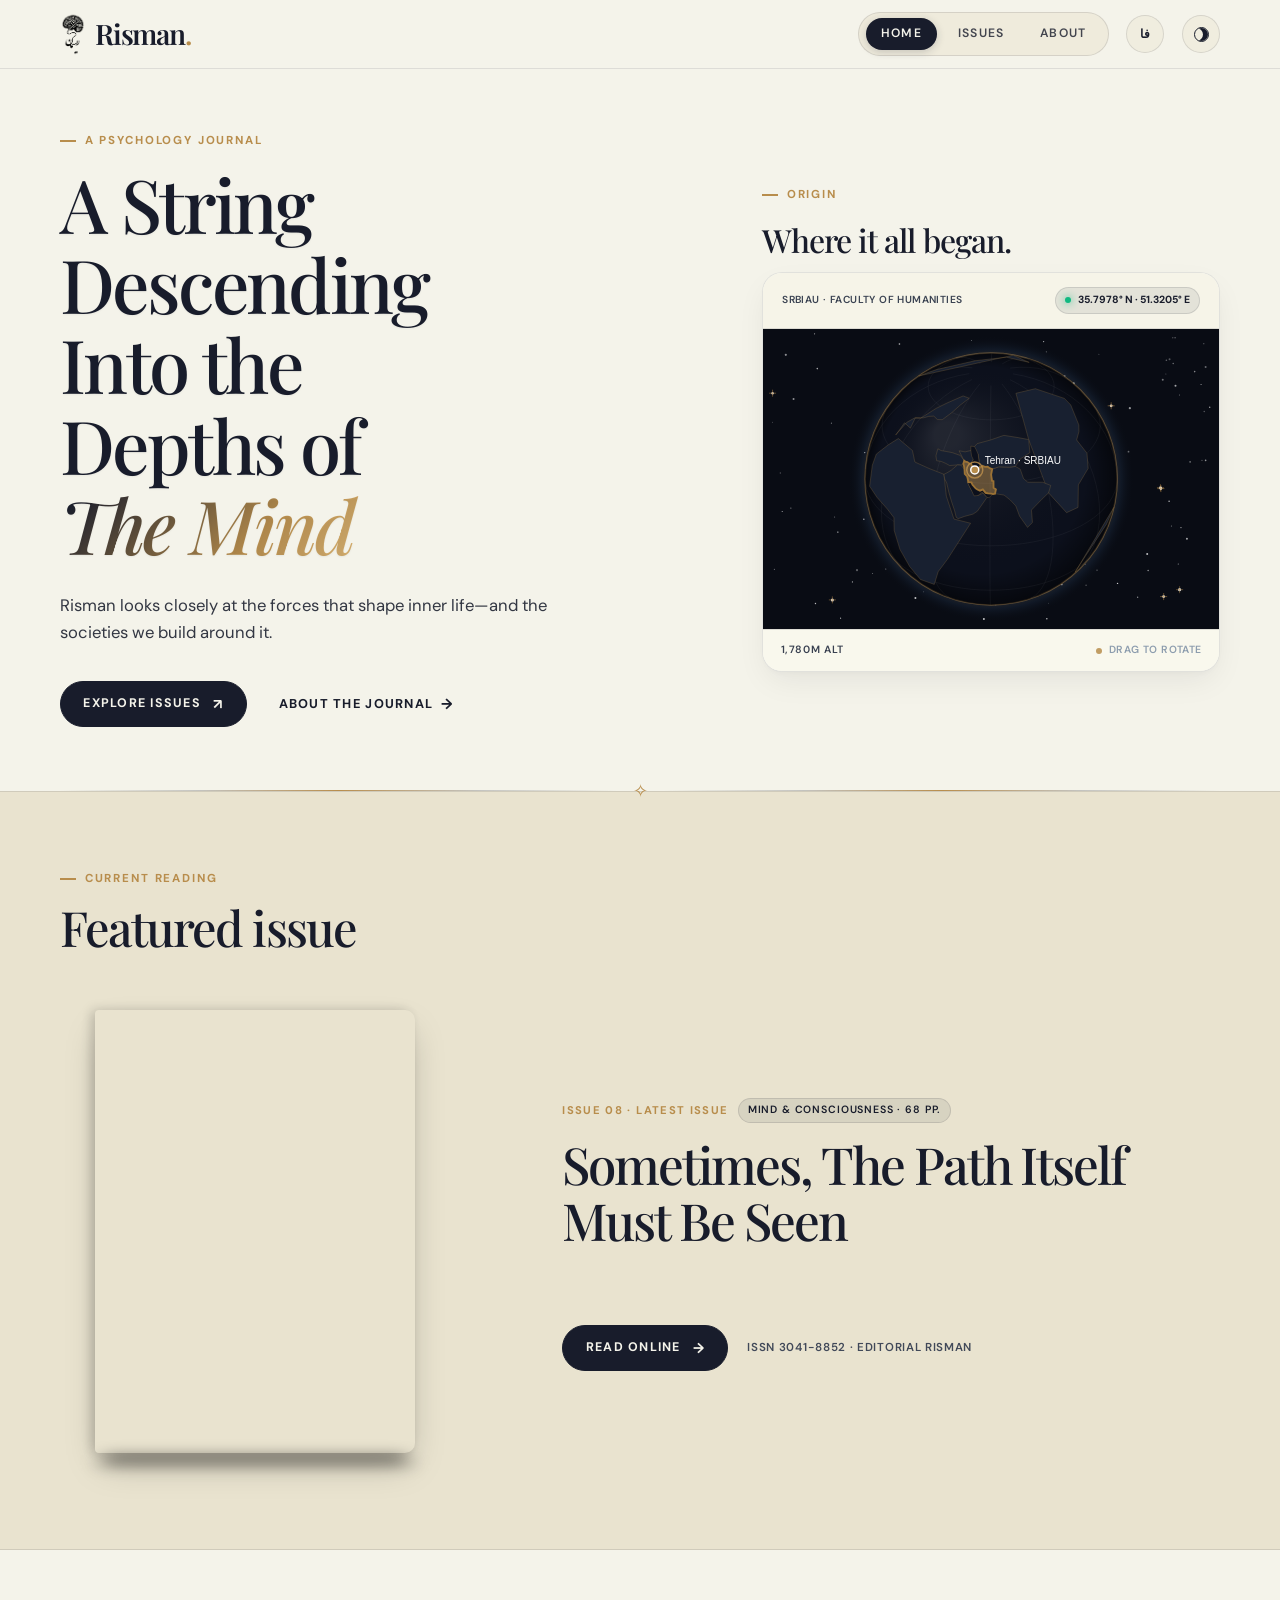
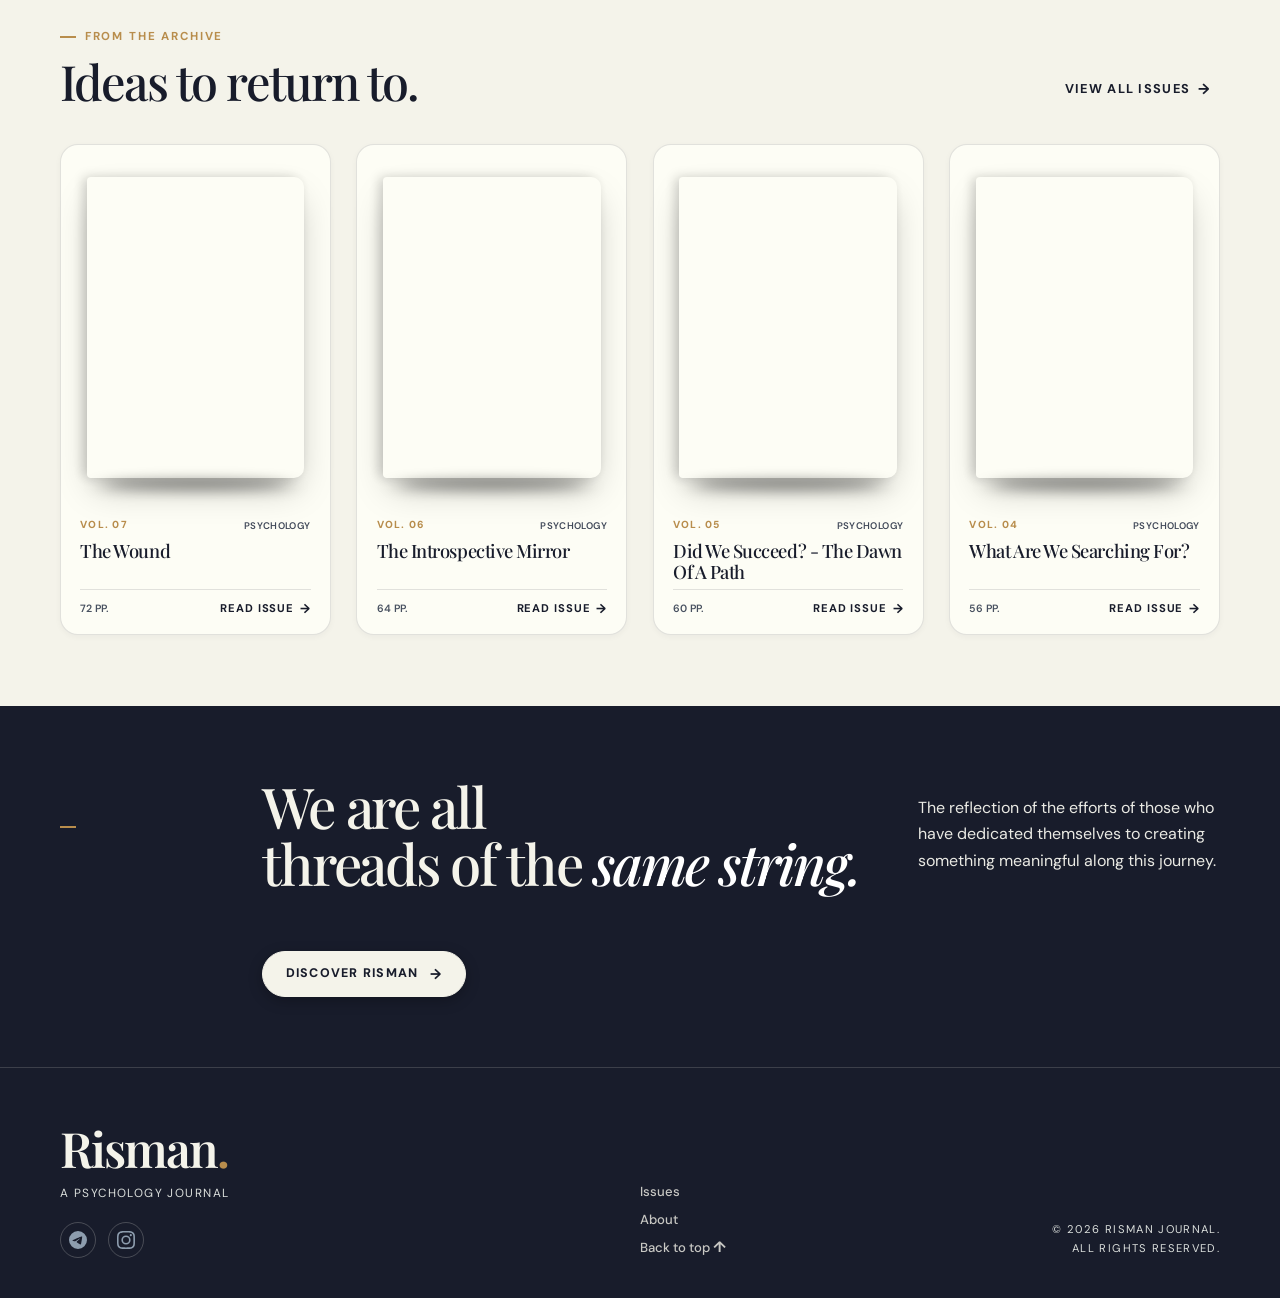
==== commit 310de8e1: "Improve mobile navigation, featured spacing, cosmic stars and clean Earth globe" ====
--- a/index.html
+++ b/index.html
@@ -83,25 +83,16 @@
             </div>
             
             <div class="map-canvas-container">
-              <canvas id="tehran-map-canvas" class="dynamic-vector-map" aria-label="Dynamic Earth Globe and Map of Tehran pointing to Science and Research Branch"></canvas>
-              <div class="map-radar-pin" aria-hidden="true">
-                <div class="radar-ring"></div>
-                <div class="radar-ring"></div>
-                <div class="radar-core"></div>
-              </div>
-              <div class="map-floating-tag" aria-hidden="true">
-                <span data-i18n="map-tag-sub">Birthplace</span>
-                <strong data-i18n="map-tag-title">Faculty of Humanities</strong>
-              </div>
+              <canvas id="tehran-map-canvas" class="dynamic-vector-map" aria-label="Dynamic Earth Globe pointing to Science and Research Branch"></canvas>
             </div>
 
             <div class="map-controls-bar">
               <div class="map-meta-tags">
                 <span data-i18n="map-meta-elev">1,780m ALT</span>
               </div>
-              <div class="map-zoom-buttons">
-                <button id="map-btn-globe" class="map-btn active" type="button" data-i18n="map-btn-overview">From space</button>
-                <button id="map-btn-campus" class="map-btn" type="button" data-i18n="map-btn-campus">Even closer</button>
+              <div class="map-hint-pill">
+                <span class="map-hint-dot" aria-hidden="true"></span>
+                <span data-i18n="map-hint-rotate">Drag to rotate</span>
               </div>
             </div>
             <div class="origin-globe" style="display:none" aria-hidden="true">Where it all began</div>
--- a/assets/css/styles.css
+++ b/assets/css/styles.css
@@ -114,6 +114,22 @@
   overflow: hidden;
 }
 
+body.nav-open .site-header {
+  backdrop-filter: none;
+  -webkit-backdrop-filter: none;
+  background: transparent;
+  border-bottom-color: transparent;
+}
+
+body.nav-open #main-content,
+body.nav-open .site-footer {
+  filter: blur(14px);
+  opacity: 0.55;
+  pointer-events: none;
+  user-select: none;
+  transition: filter 0.3s ease, opacity 0.3s ease;
+}
+
 img {
   display: block;
   max-width: 100%;
@@ -293,6 +309,10 @@
 }
 
 .site-nav a::after {
+  display: none;
+}
+
+.nav-options {
   display: none;
 }
 
@@ -655,8 +675,8 @@
 .map-canvas-container {
   position: relative;
   width: 100%;
-  height: 220px;
-  background: #090c14 !important;
+  height: clamp(240px, 32vw, 300px);
+  background: #090c14;
   overflow: hidden;
   cursor: grab;
 }
@@ -669,69 +689,6 @@
   width: 100%;
   height: 100%;
   display: block;
-}
-
-.map-radar-pin {
-  position: absolute;
-  top: 42%;
-  left: 50%;
-  transform: translate(-50%, -50%);
-  display: none;
-  align-items: center;
-  justify-content: center;
-  pointer-events: none;
-}
-
-.radar-ring {
-  position: absolute;
-  width: 42px;
-  height: 42px;
-  border: 1.5px solid var(--cord);
-  border-radius: 50%;
-  animation: radar-pulse 2.4s cubic-bezier(0.22, 1, 0.36, 1) infinite;
-  opacity: 0;
-}
-
-.radar-ring:nth-child(2) {
-  animation-delay: 0.8s;
-}
-
-.radar-core {
-  position: relative;
-  z-index: 2;
-  width: 12px;
-  height: 12px;
-  background: var(--cord);
-  border: 2px solid #fff;
-  border-radius: 50%;
-  box-shadow: 0 0 10px var(--cord);
-}
-
-.map-floating-tag {
-  position: absolute;
-  top: 16%;
-  left: 56%;
-  padding: 0.3rem 0.65rem;
-  background: var(--glass-bg);
-  backdrop-filter: blur(10px);
-  -webkit-backdrop-filter: blur(10px);
-  border: 1px solid var(--line);
-  border-radius: 8px;
-  font-size: 0.64rem;
-  font-weight: 700;
-  line-height: 1.2;
-  box-shadow: var(--shadow-sm);
-  pointer-events: none;
-  white-space: nowrap;
-  display: none;
-}
-
-.map-floating-tag span {
-  display: block;
-  font-size: 0.54rem;
-  font-weight: 600;
-  color: var(--cord);
-  text-transform: uppercase;
 }
 
 .map-controls-bar {
@@ -754,33 +711,23 @@
   letter-spacing: 0.06em;
 }
 
-.map-zoom-buttons {
-  display: flex;
-  gap: 0.35rem;
-}
-
-.map-btn {
-  padding: 0.25rem 0.65rem;
-  border: 1px solid var(--line);
-  border-radius: 9999px;
-  background: transparent;
-  color: var(--page-text);
-  font-size: 0.66rem;
-  font-weight: 700;
-  cursor: pointer;
-  transition: all 0.18s ease;
-}
-
-.map-btn:hover,
-.map-btn.active {
-  background: var(--page-text);
-  color: var(--page-bg);
-  border-color: var(--page-text);
-}
-
-@keyframes radar-pulse {
-  0% { transform: scale(0.3); opacity: 0.9; }
-  100% { transform: scale(2.2); opacity: 0; }
+.map-hint-pill {
+  display: inline-flex;
+  align-items: center;
+  gap: 0.45rem;
+  font-size: 0.65rem;
+  color: var(--blue-gray);
+  letter-spacing: 0.04em;
+  text-transform: uppercase;
+  font-weight: 600;
+}
+
+.map-hint-dot {
+  width: 6px;
+  height: 6px;
+  border-radius: 50%;
+  background: var(--cord);
+  opacity: 0.85;
 }
 
 @keyframes radar-ping {
@@ -830,7 +777,6 @@
 }
 
 .section-heading h2,
-.featured-copy h3,
 .journal-note h2,
 .about-cta h2,
 .prose h2 {
@@ -905,10 +851,18 @@
   letter-spacing: 0.08em;
 }
 
+.featured-copy {
+  display: flex;
+  flex-direction: column;
+}
+
 .featured-headline {
+  font-family: var(--serif);
+  font-weight: 500;
+  letter-spacing: -0.04em;
   font-size: clamp(2rem, 4vw, 3.6rem);
-  line-height: 1.02;
-  margin: 0 0 1rem;
+  line-height: 1.1;
+  margin: 0 0 clamp(2.2rem, 4vw, 3.2rem) !important;
 }
 
 .featured-lead {
@@ -924,6 +878,7 @@
   flex-wrap: wrap;
   align-items: center;
   gap: 1.2rem;
+  margin-top: clamp(1rem, 2vw, 1.6rem);
 }
 
 .featured-spec-text {
@@ -1861,26 +1816,43 @@
     font-weight: 700;
     text-transform: uppercase;
     letter-spacing: 0.08em;
+    position: relative;
+    z-index: 60;
+    transition: background-color 0.2s ease, color 0.2s ease, border-color 0.2s ease;
+  }
+
+  .nav-open .nav-toggle {
+    background: var(--page-text);
+    color: var(--page-bg);
+    border-color: var(--page-text);
   }
 
   .site-nav {
     position: fixed;
     z-index: 50;
-    inset: 0;
+    top: 0;
+    left: 0;
+    right: 0;
+    bottom: 0;
+    width: 100vw;
+    height: 100vh;
+    height: 100dvh;
     display: flex;
     visibility: hidden;
     flex-direction: column;
     align-items: flex-start;
-    justify-content: center;
-    gap: 1.8rem;
-    padding: clamp(2rem, 10vw, 4.5rem);
-    background: rgba(11, 15, 25, 0.92);
+    justify-content: flex-start;
+    gap: 1.2rem;
+    padding: clamp(5.2rem, 12vh, 6.8rem) clamp(1.8rem, 8vw, 3.5rem) 2.5rem;
+    background: color-mix(in srgb, var(--page-bg) 82%, transparent);
     backdrop-filter: blur(28px);
     -webkit-backdrop-filter: blur(28px);
     opacity: 0;
     pointer-events: none;
     border-radius: 0;
     border: 0;
+    overflow-y: auto;
+    -webkit-overflow-scrolling: touch;
     transition: opacity 0.3s cubic-bezier(0.16, 1, 0.3, 1), visibility 0.3s ease;
   }
 
@@ -1892,17 +1864,17 @@
 
   .site-nav a {
     font-family: var(--serif);
-    font-size: clamp(2.4rem, 11vw, 3.8rem);
+    font-size: clamp(2rem, 8.5vw, 3.2rem);
     font-weight: 500;
-    line-height: 1.1;
+    line-height: 1.15;
     text-transform: none;
     letter-spacing: -0.03em;
-    padding: 0.3rem 0;
+    padding: 0.45rem 0;
     border-radius: 0;
     background: transparent !important;
     box-shadow: none !important;
-    color: #f4f3ea !important;
-    border-bottom: 1px solid rgba(255, 255, 255, 0.09);
+    color: var(--page-text) !important;
+    border-bottom: 1px solid var(--line);
     width: 100%;
     transition: color 0.2s ease, transform 0.2s var(--ease);
   }
@@ -1920,6 +1892,70 @@
 
   html[dir="rtl"] .site-nav a {
     font-family: var(--font-title-fa);
+  }
+
+  .nav-options {
+    display: flex;
+    flex-direction: column;
+    width: 100%;
+    gap: 0.9rem;
+    margin-top: 1rem;
+    padding-top: 1.2rem;
+    border-top: 1px dashed var(--line-strong);
+  }
+
+  .nav-options-heading {
+    font-size: 0.68rem;
+    font-weight: 700;
+    text-transform: uppercase;
+    letter-spacing: 0.12em;
+    color: var(--cord);
+  }
+
+  html[dir="rtl"] .nav-options-heading {
+    letter-spacing: normal;
+  }
+
+  .nav-option-row {
+    display: flex;
+    align-items: center;
+    justify-content: space-between;
+    width: 100%;
+    gap: 1rem;
+  }
+
+  .nav-option-label {
+    font-size: 0.92rem;
+    font-weight: 600;
+    color: var(--page-text);
+  }
+
+  .nav-choice-group {
+    display: inline-flex;
+    align-items: center;
+    background: color-mix(in srgb, var(--surface) 65%, transparent);
+    border: 1px solid var(--line);
+    border-radius: 9999px;
+    padding: 0.2rem;
+    gap: 0.2rem;
+  }
+
+  .nav-choice-btn {
+    background: transparent;
+    border: 0;
+    color: color-mix(in srgb, var(--page-text) 70%, transparent);
+    font-size: 0.78rem;
+    font-weight: 600;
+    padding: 0.35rem 0.85rem;
+    border-radius: 9999px;
+    cursor: pointer;
+    transition: all 0.2s ease;
+  }
+
+  .nav-choice-btn.active {
+    background: var(--page-text);
+    color: var(--page-bg);
+    box-shadow: 0 1px 4px rgba(0, 0, 0, 0.12);
   }
 
   .hero {
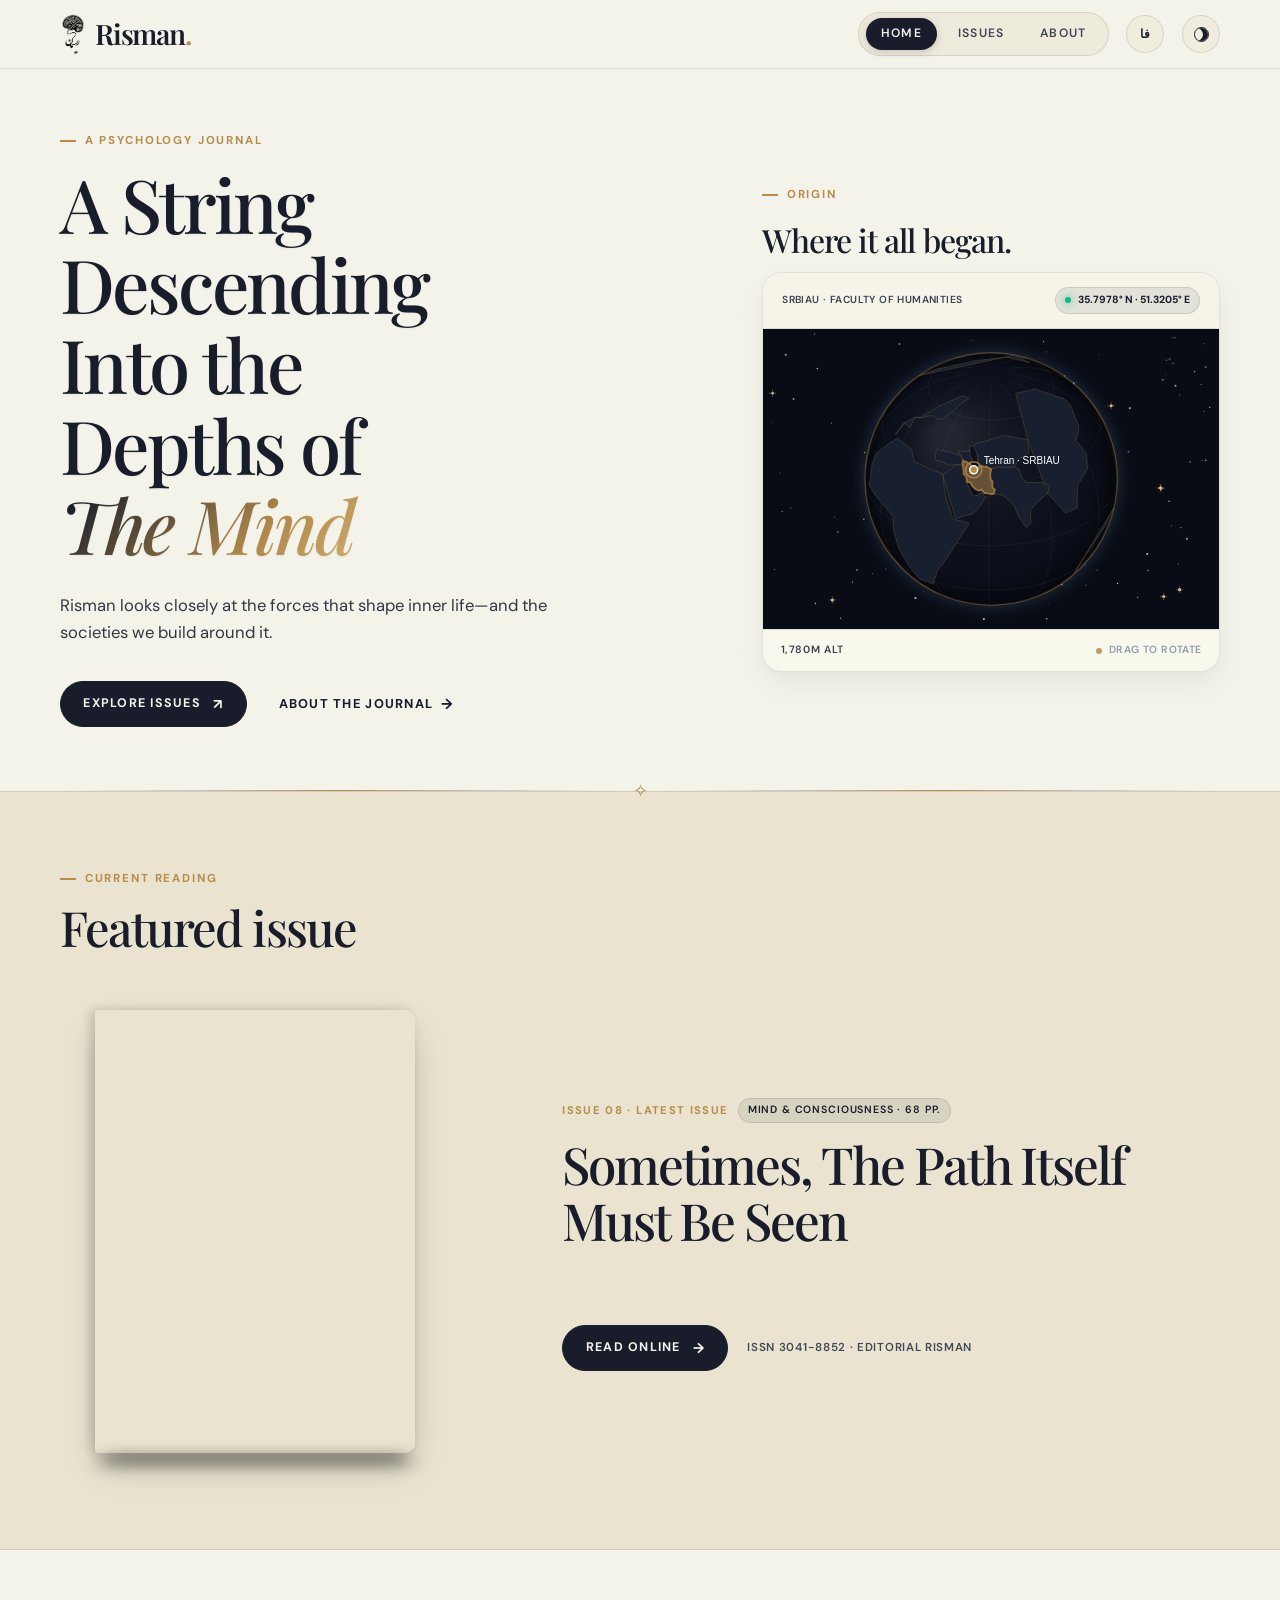
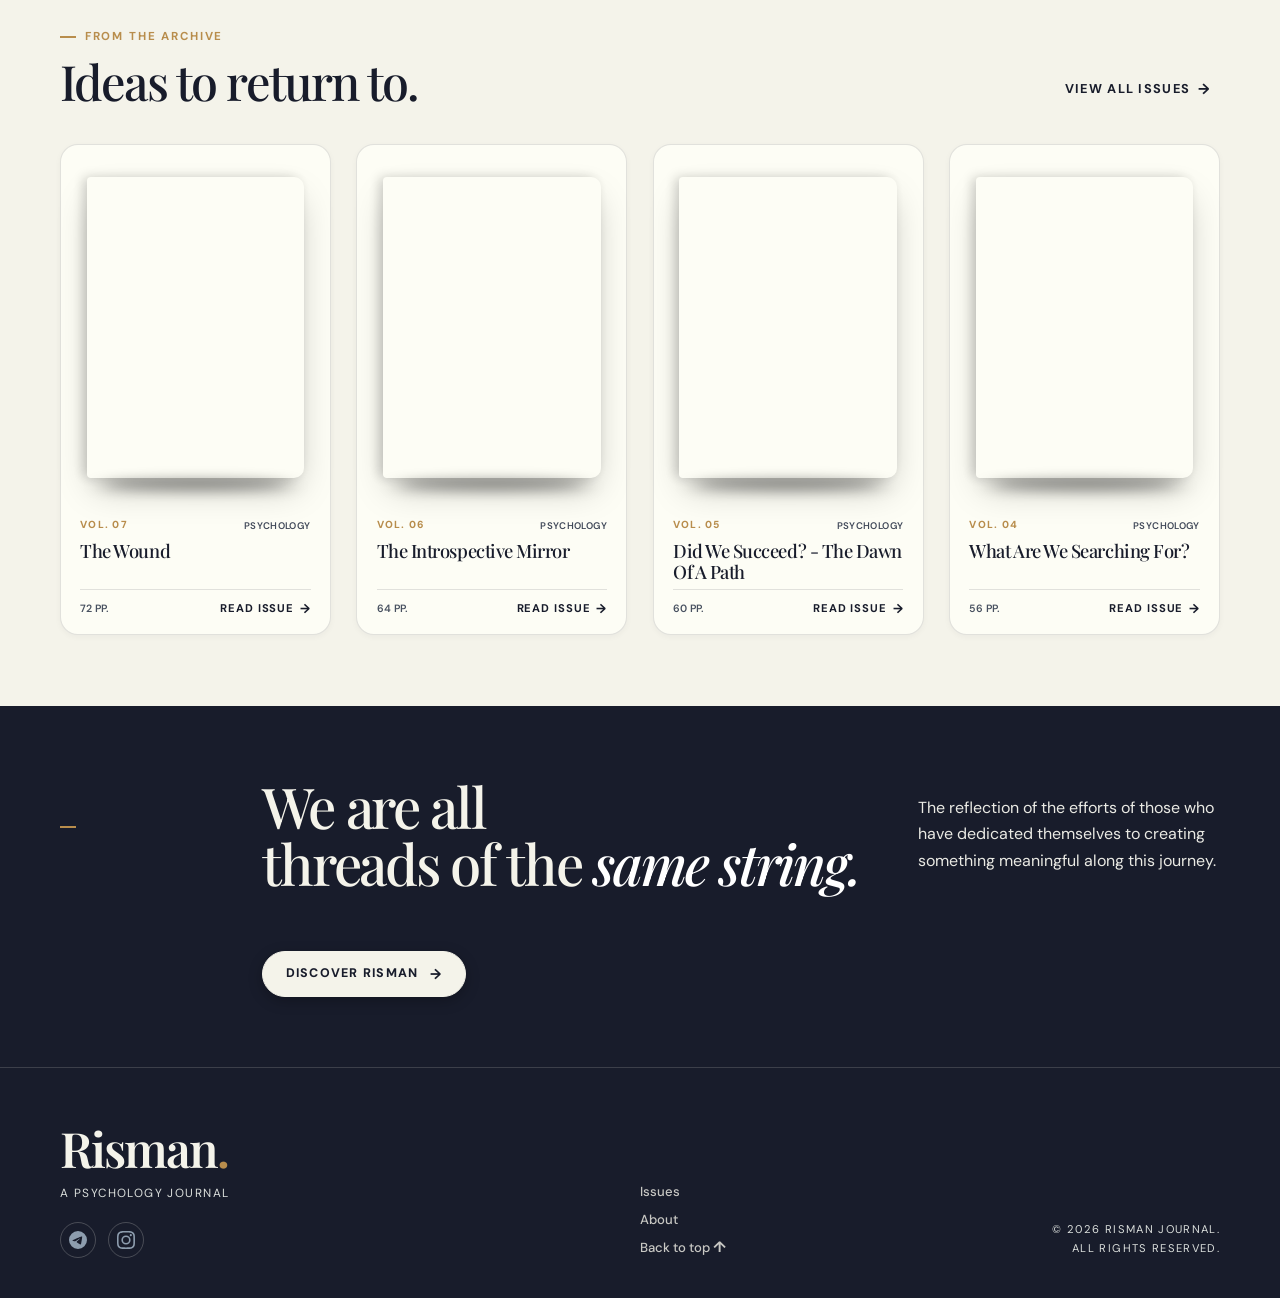
==== commit 7b281d35: "Update tab favicon to risman-mark and remove independent and tagline" ====
--- a/index.html
+++ b/index.html
@@ -4,18 +4,18 @@
     <meta charset="utf-8">
     <meta name="viewport" content="width=device-width, initial-scale=1">
     <meta name="theme-color" content="#F4F3EA">
-    <meta name="description" content="Risman is an independent journal exploring psychology, mind, and society through thoughtful editorial perspectives.">
+    <meta name="description" content="Risman is a journal exploring psychology through thoughtful editorial perspectives.">
     <meta property="og:type" content="website">
-    <meta property="og:title" content="Risman — Psychology · Mind · Society">
-    <meta property="og:description" content="Psychology through another lens. Read the independent journal online.">
+    <meta property="og:title" content="Risman">
+    <meta property="og:description" content="Psychology through another lens. Read the journal online.">
     <meta property="og:image" content="https://your-domain.example/assets/social/risman-og.jpg">
     <meta property="og:url" content="https://your-domain.example/">
     <meta name="twitter:card" content="summary_large_image">
-    <meta name="twitter:title" content="Risman — Psychology · Mind · Society">
-    <meta name="twitter:description" content="Psychology through another lens. Read the independent journal online.">
+    <meta name="twitter:title" content="Risman">
+    <meta name="twitter:description" content="Psychology through another lens. Read the journal online.">
     <meta name="twitter:image" content="https://your-domain.example/assets/social/risman-og.jpg">
     <link rel="canonical" href="https://your-domain.example/">
-    <link rel="icon" href="assets/icons/favicon.svg" type="image/svg+xml">
+    <link rel="icon" href="assets/icons/risman-mark.png" type="image/png">
     <link rel="preconnect" href="https://fonts.googleapis.com">
     <link rel="preconnect" href="https://fonts.gstatic.com" crossorigin>
     <link href="https://fonts.googleapis.com/css2?family=DM+Sans:wght@400;500;600;700&amp;family=Lalehzar&amp;family=Playfair+Display:ital,wght@0,500;0,600;1,500;1,600&amp;family=Vazirmatn:wght@400;500;600;700&amp;display=swap" rel="stylesheet">
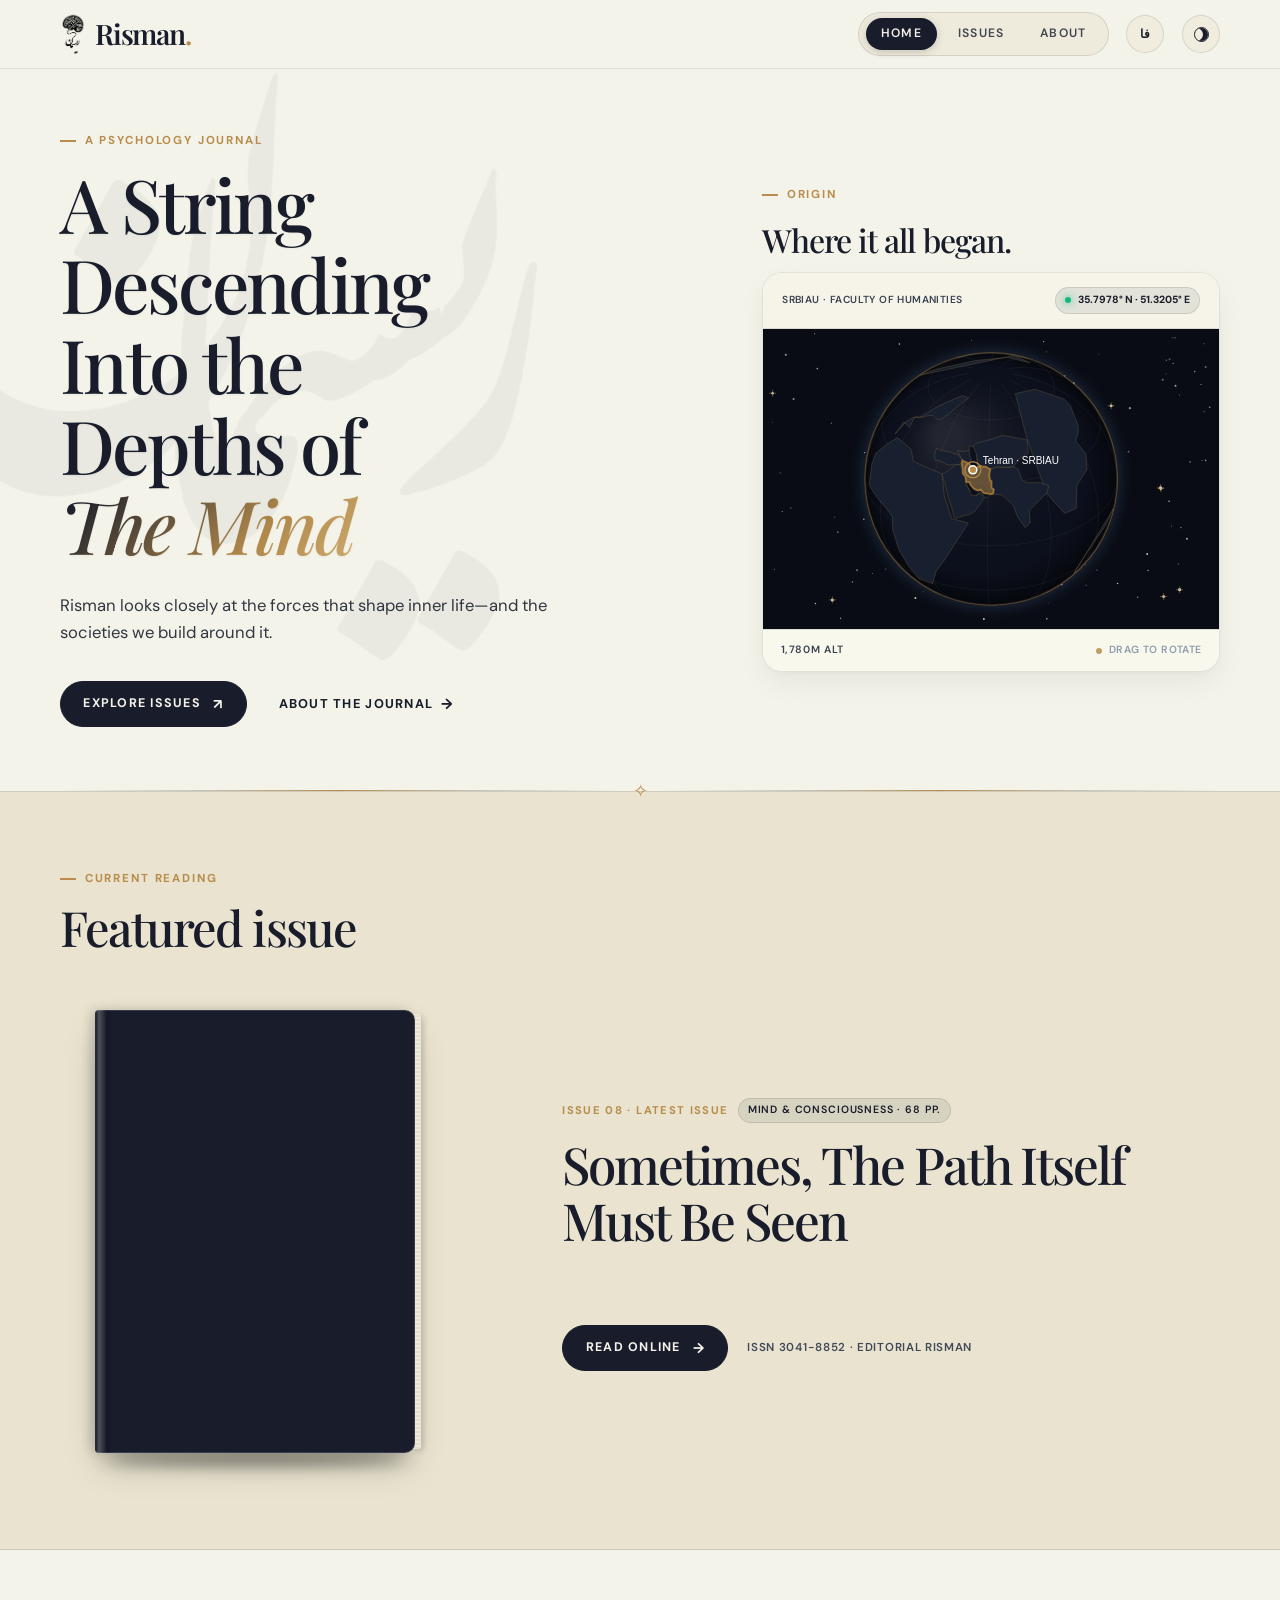
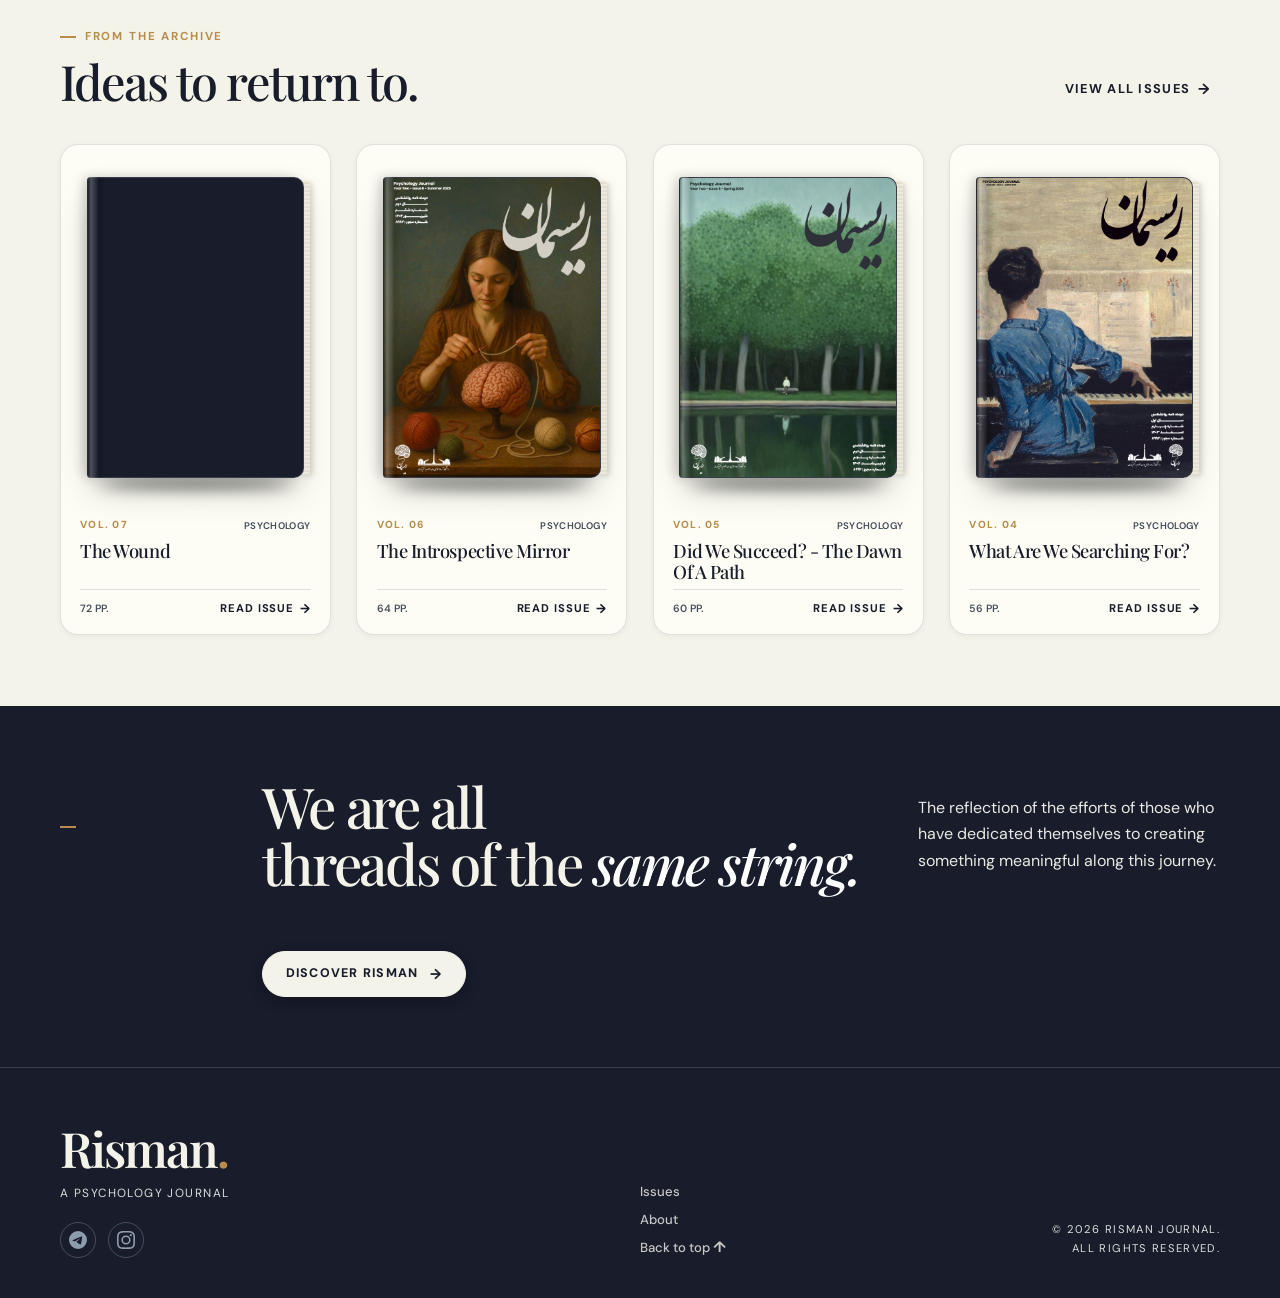
==== commit 6278ec3a: "Update Open Graph metadata, production domain, and social card banner" ====
--- a/index.html
+++ b/index.html
@@ -4,17 +4,18 @@
     <meta charset="utf-8">
     <meta name="viewport" content="width=device-width, initial-scale=1">
     <meta name="theme-color" content="#F4F3EA">
-    <meta name="description" content="Risman is a journal exploring psychology through thoughtful editorial perspectives.">
+    <meta name="description" content="Official website of Risman Journal. Exploring psychology and the human mind — Faculty of Humanities, SRBIAU.">
     <meta property="og:type" content="website">
-    <meta property="og:title" content="Risman">
-    <meta property="og:description" content="Psychology through another lens. Read the journal online.">
-    <meta property="og:image" content="https://your-domain.example/assets/social/risman-og.jpg">
-    <meta property="og:url" content="https://your-domain.example/">
+    <meta property="og:site_name" content="Risman Journal">
+    <meta property="og:title" content="Risman Journal · نشریه ریسمان">
+    <meta property="og:description" content="An editorial journal exploring psychology and the human mind. Faculty of Humanities, SRBIAU. Read published issues online.">
+    <meta property="og:image" content="https://risman-gilt.vercel.app/assets/social/risman-og.jpg">
+    <meta property="og:url" content="https://risman-gilt.vercel.app/">
     <meta name="twitter:card" content="summary_large_image">
-    <meta name="twitter:title" content="Risman">
-    <meta name="twitter:description" content="Psychology through another lens. Read the journal online.">
-    <meta name="twitter:image" content="https://your-domain.example/assets/social/risman-og.jpg">
-    <link rel="canonical" href="https://your-domain.example/">
+    <meta name="twitter:title" content="Risman Journal · نشریه ریسمان">
+    <meta name="twitter:description" content="An editorial journal exploring psychology and the human mind. Faculty of Humanities, SRBIAU. Read published issues online.">
+    <meta name="twitter:image" content="https://risman-gilt.vercel.app/assets/social/risman-og.jpg">
+    <link rel="canonical" href="https://risman-gilt.vercel.app/">
     <link rel="icon" href="assets/icons/risman-mark.png" type="image/png">
     <link rel="preconnect" href="https://fonts.googleapis.com">
     <link rel="preconnect" href="https://fonts.gstatic.com" crossorigin>
--- a/assets/css/styles.css
+++ b/assets/css/styles.css
@@ -63,6 +63,7 @@
   --shadow-lg: 0 24px 52px -12px rgba(24, 28, 43, 0.16), 0 6px 16px -4px rgba(24, 28, 43, 0.06);
   --ease: cubic-bezier(0.16, 1, 0.3, 1);
   --ease-spring: cubic-bezier(0.34, 1.56, 0.64, 1);
+  --watermark-opacity: 0.046;
 }
 
 html[data-theme="dark"] {
@@ -80,6 +81,7 @@
   --shadow-sm: 0 2px 8px rgba(0, 0, 0, 0.3);
   --shadow-md: 0 14px 40px -6px rgba(0, 0, 0, 0.45);
   --shadow-lg: 0 28px 60px -12px rgba(0, 0, 0, 0.65);
+  --watermark-opacity: 0.042;
 }
 
 *,
@@ -110,8 +112,56 @@
   opacity: 0.15;
 }
 
+/* Nastaliq Calligraphy Faded Background Watermark */
+body::before {
+  content: "";
+  position: fixed;
+  top: clamp(2.5rem, 8vh, 6.5rem);
+  left: clamp(-65px, -4vw, -28px);
+  width: clamp(320px, 46vw, 640px);
+  height: clamp(320px, 46vw, 640px);
+  pointer-events: none;
+  user-select: none;
+  -webkit-user-select: none;
+  z-index: 0;
+  opacity: var(--watermark-opacity, 0.046);
+  background-image: url("../icons/risman-nastaliq.png");
+  background-repeat: no-repeat;
+  background-position: left top;
+  background-size: contain;
+}
+
+@supports ((-webkit-mask-image: url("")) or (mask-image: url(""))) {
+  body::before {
+    background-image: none;
+    background-color: var(--page-text);
+    -webkit-mask-image: url("../icons/risman-nastaliq.png");
+    mask-image: url("../icons/risman-nastaliq.png");
+    -webkit-mask-repeat: no-repeat;
+    mask-repeat: no-repeat;
+    -webkit-mask-position: left top;
+    mask-position: left top;
+    -webkit-mask-size: contain;
+    mask-size: contain;
+  }
+}
+
+.reader-page::before {
+  display: none !important;
+}
+
+#main-content {
+  position: relative;
+  z-index: 1;
+}
+
 body.nav-open {
   overflow: hidden;
+}
+
+body.nav-open::before {
+  filter: blur(14px);
+  opacity: calc(var(--watermark-opacity) * 0.55);
 }
 
 body.nav-open .site-header {
